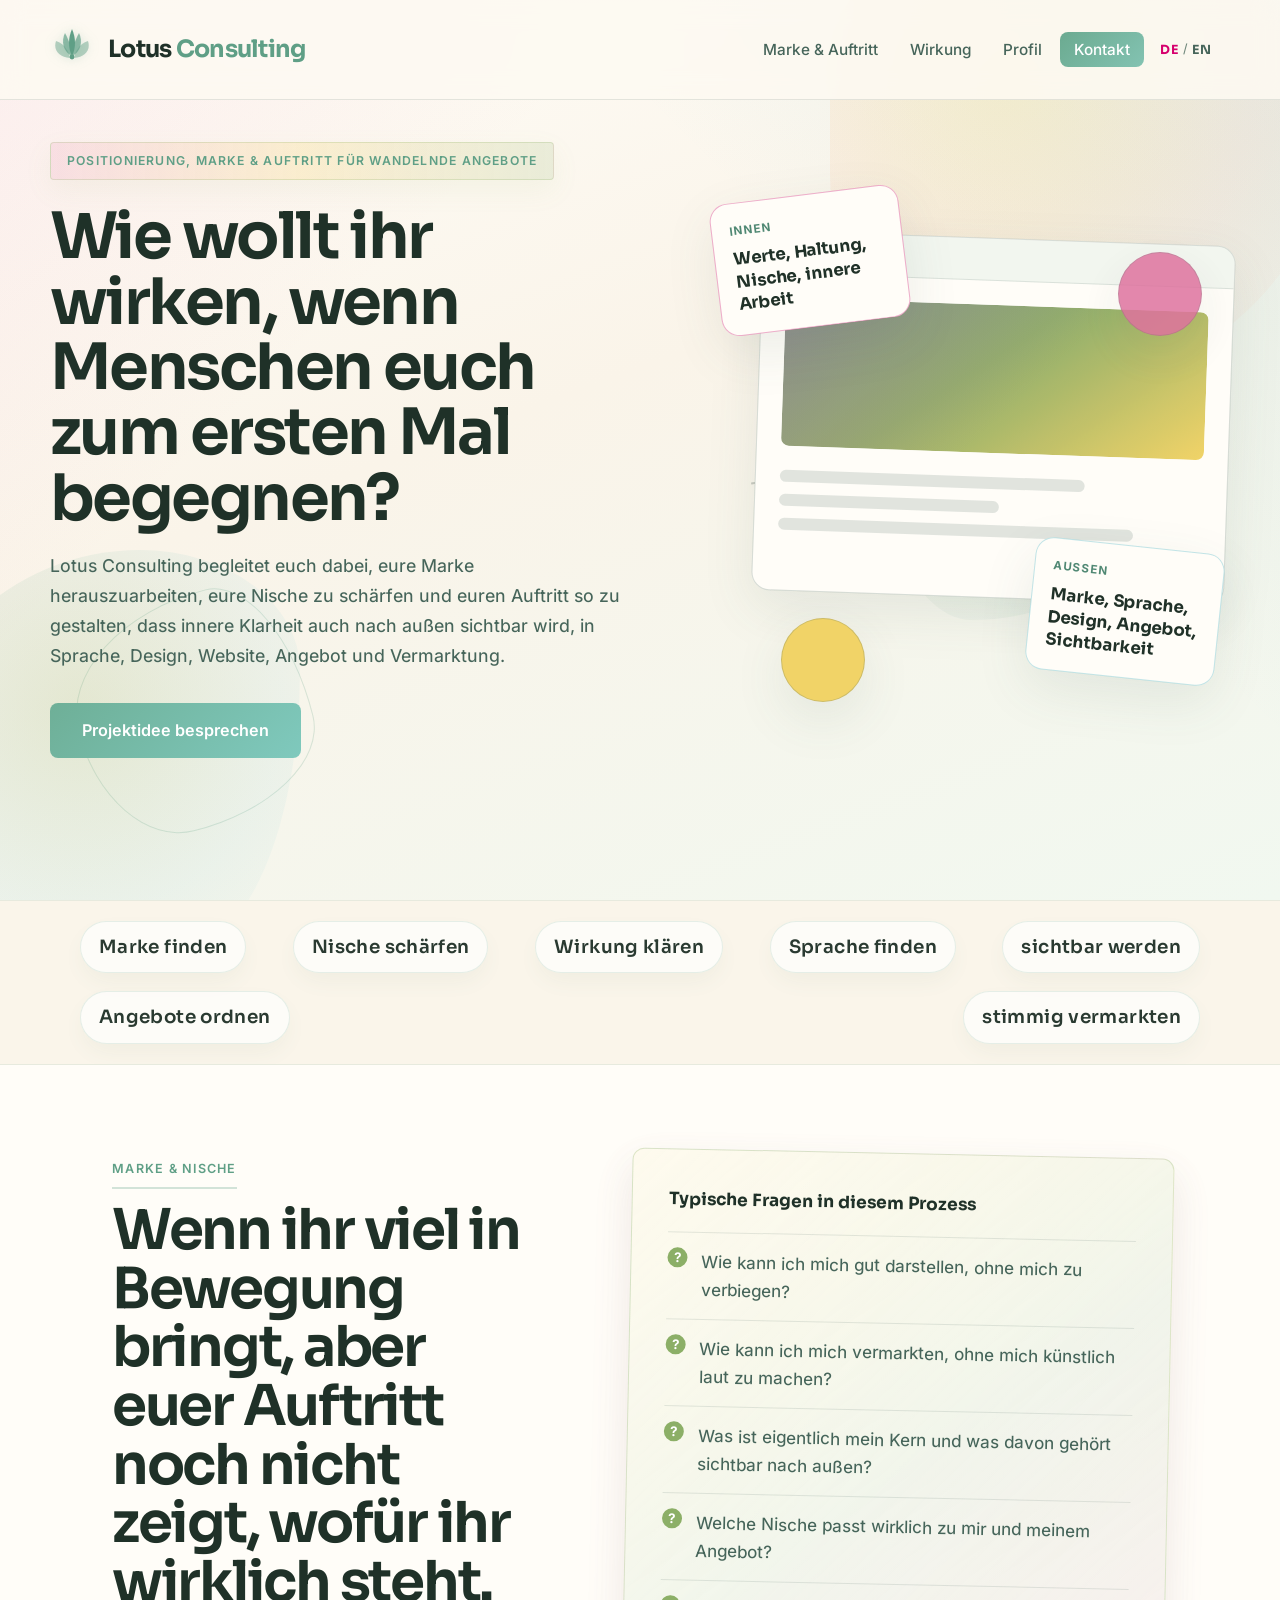
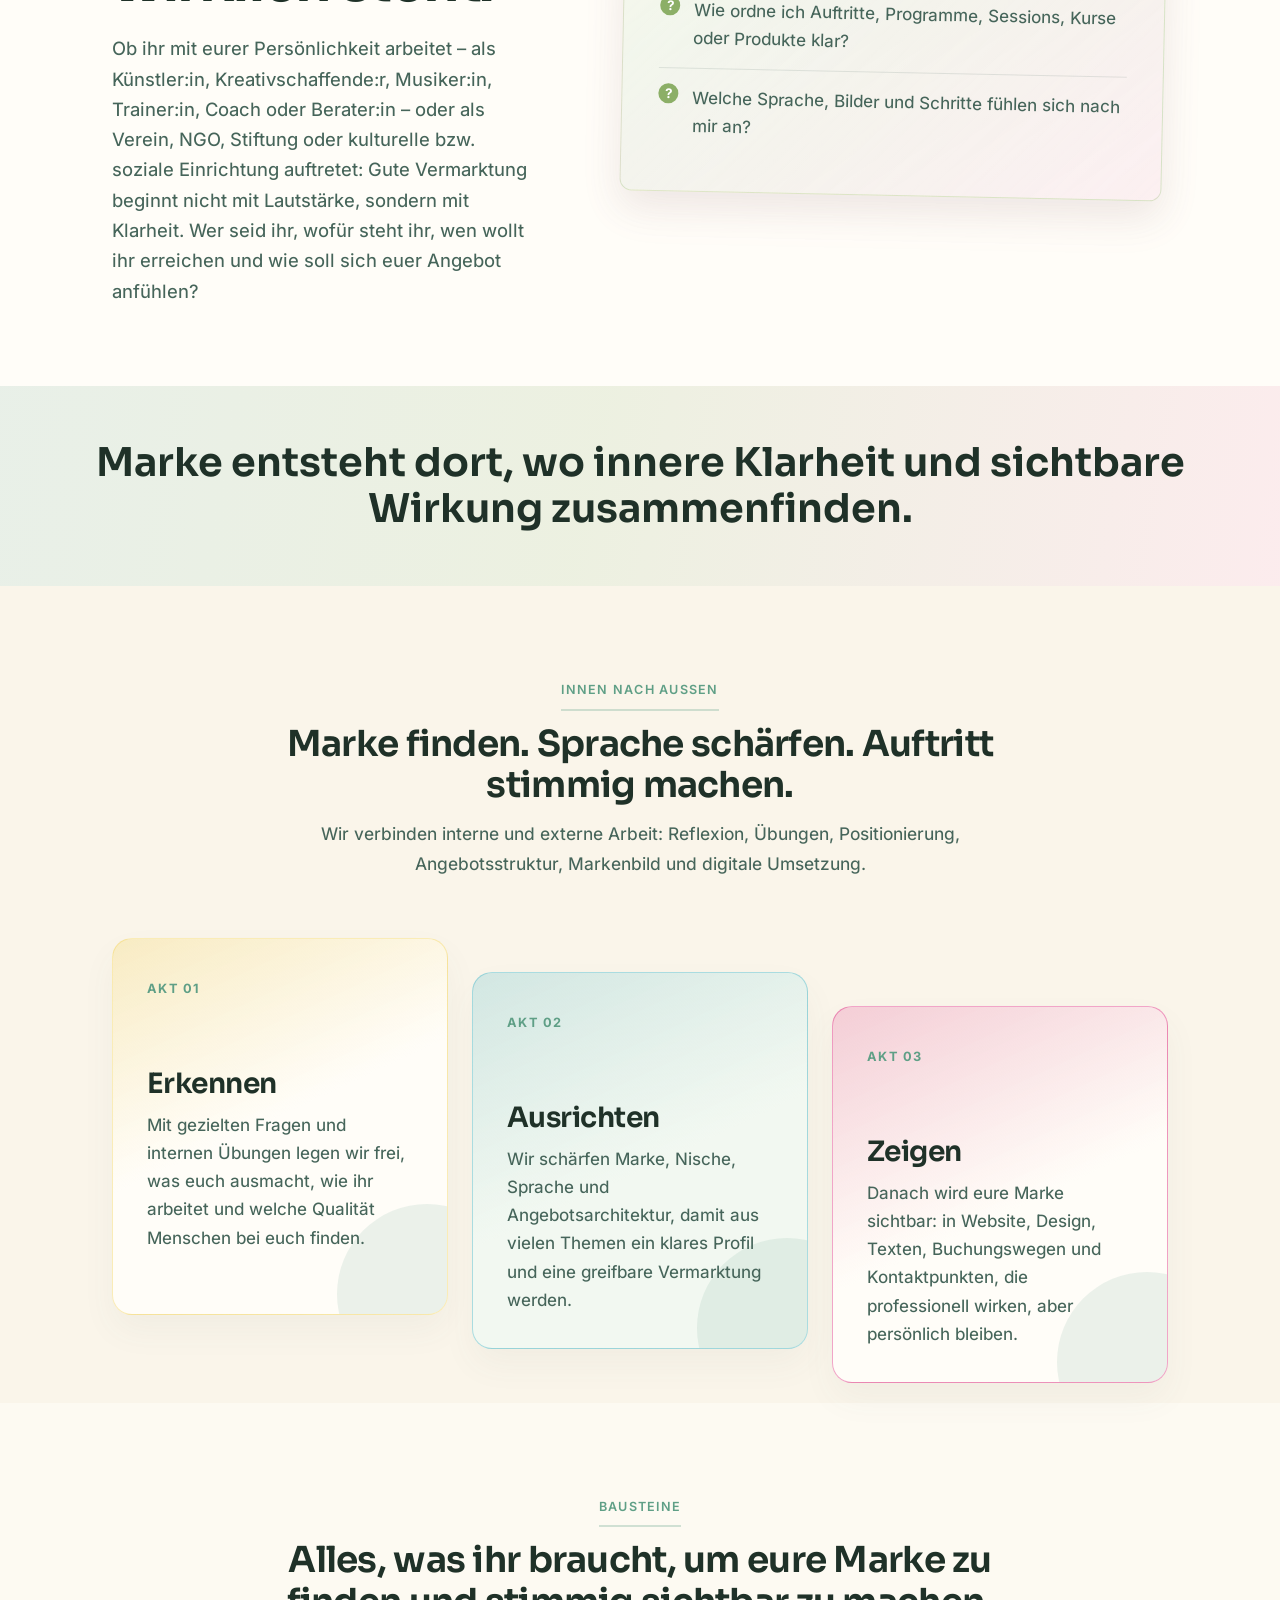
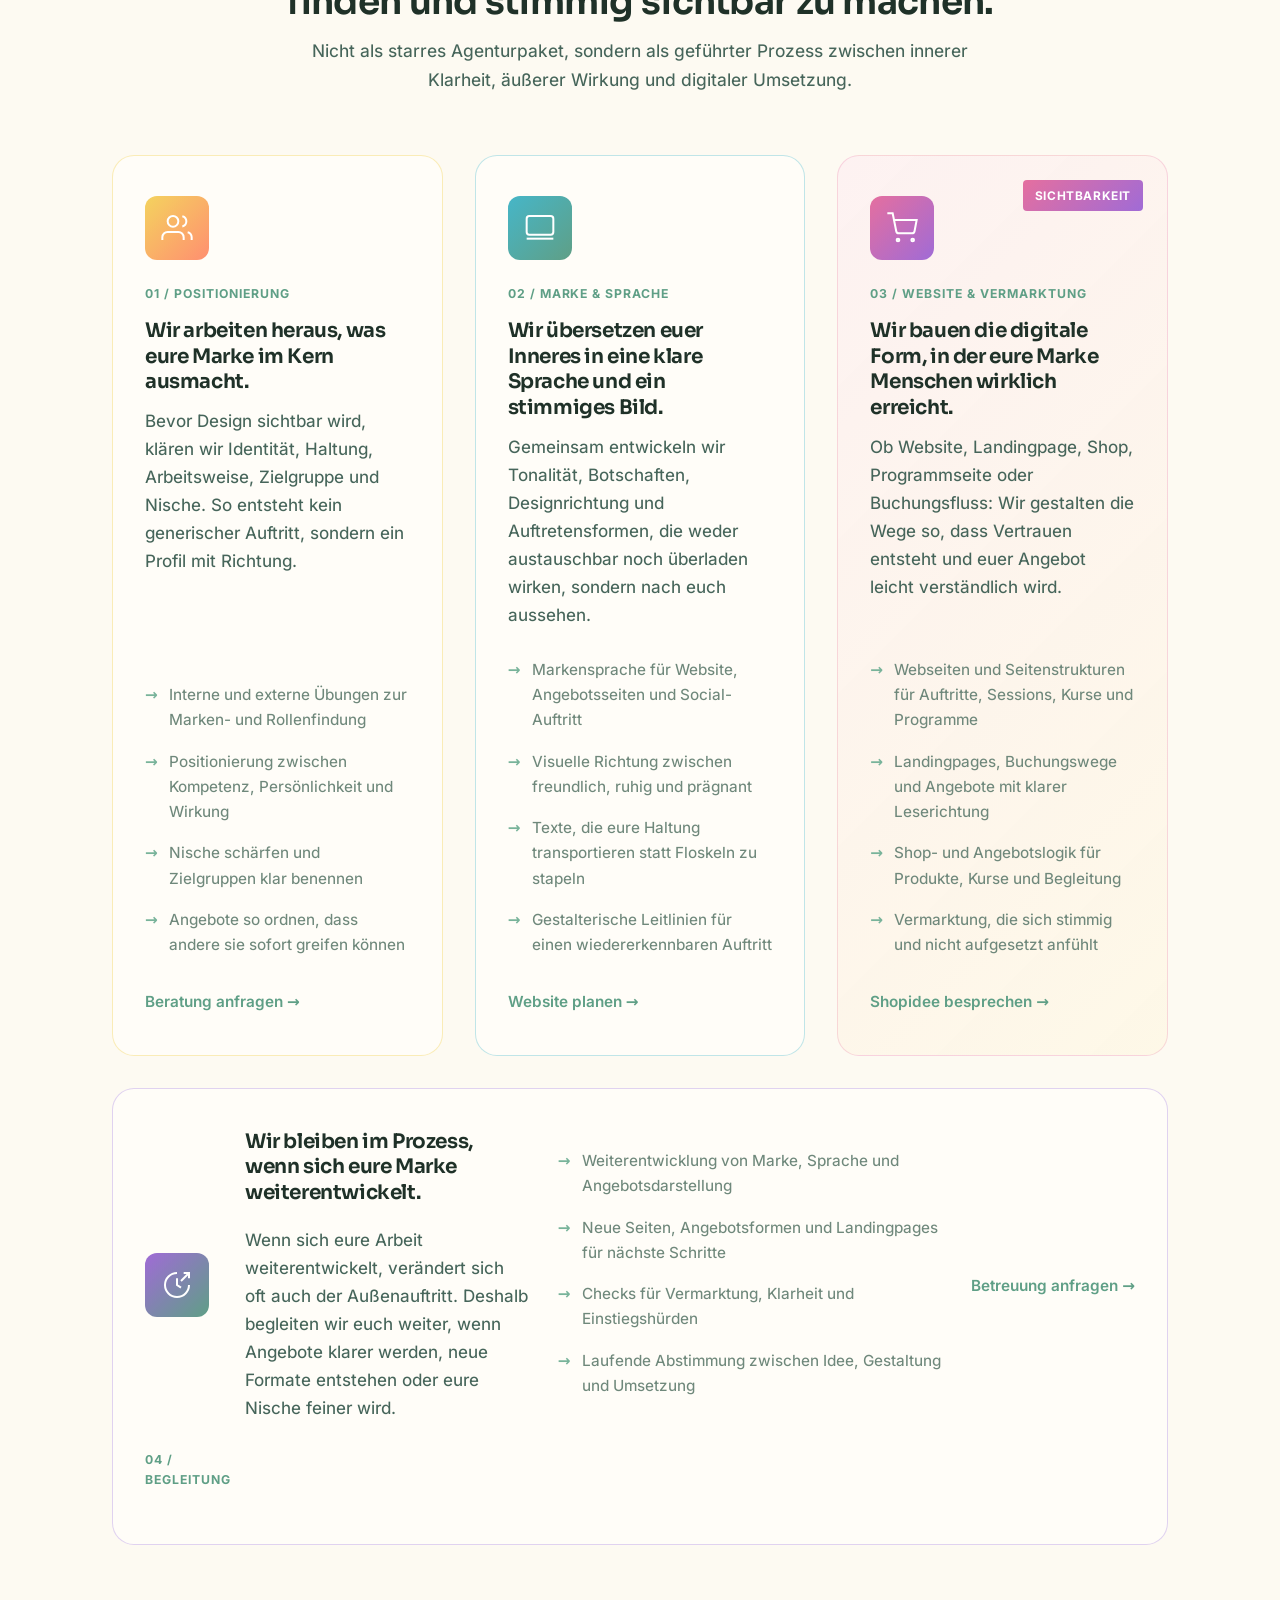
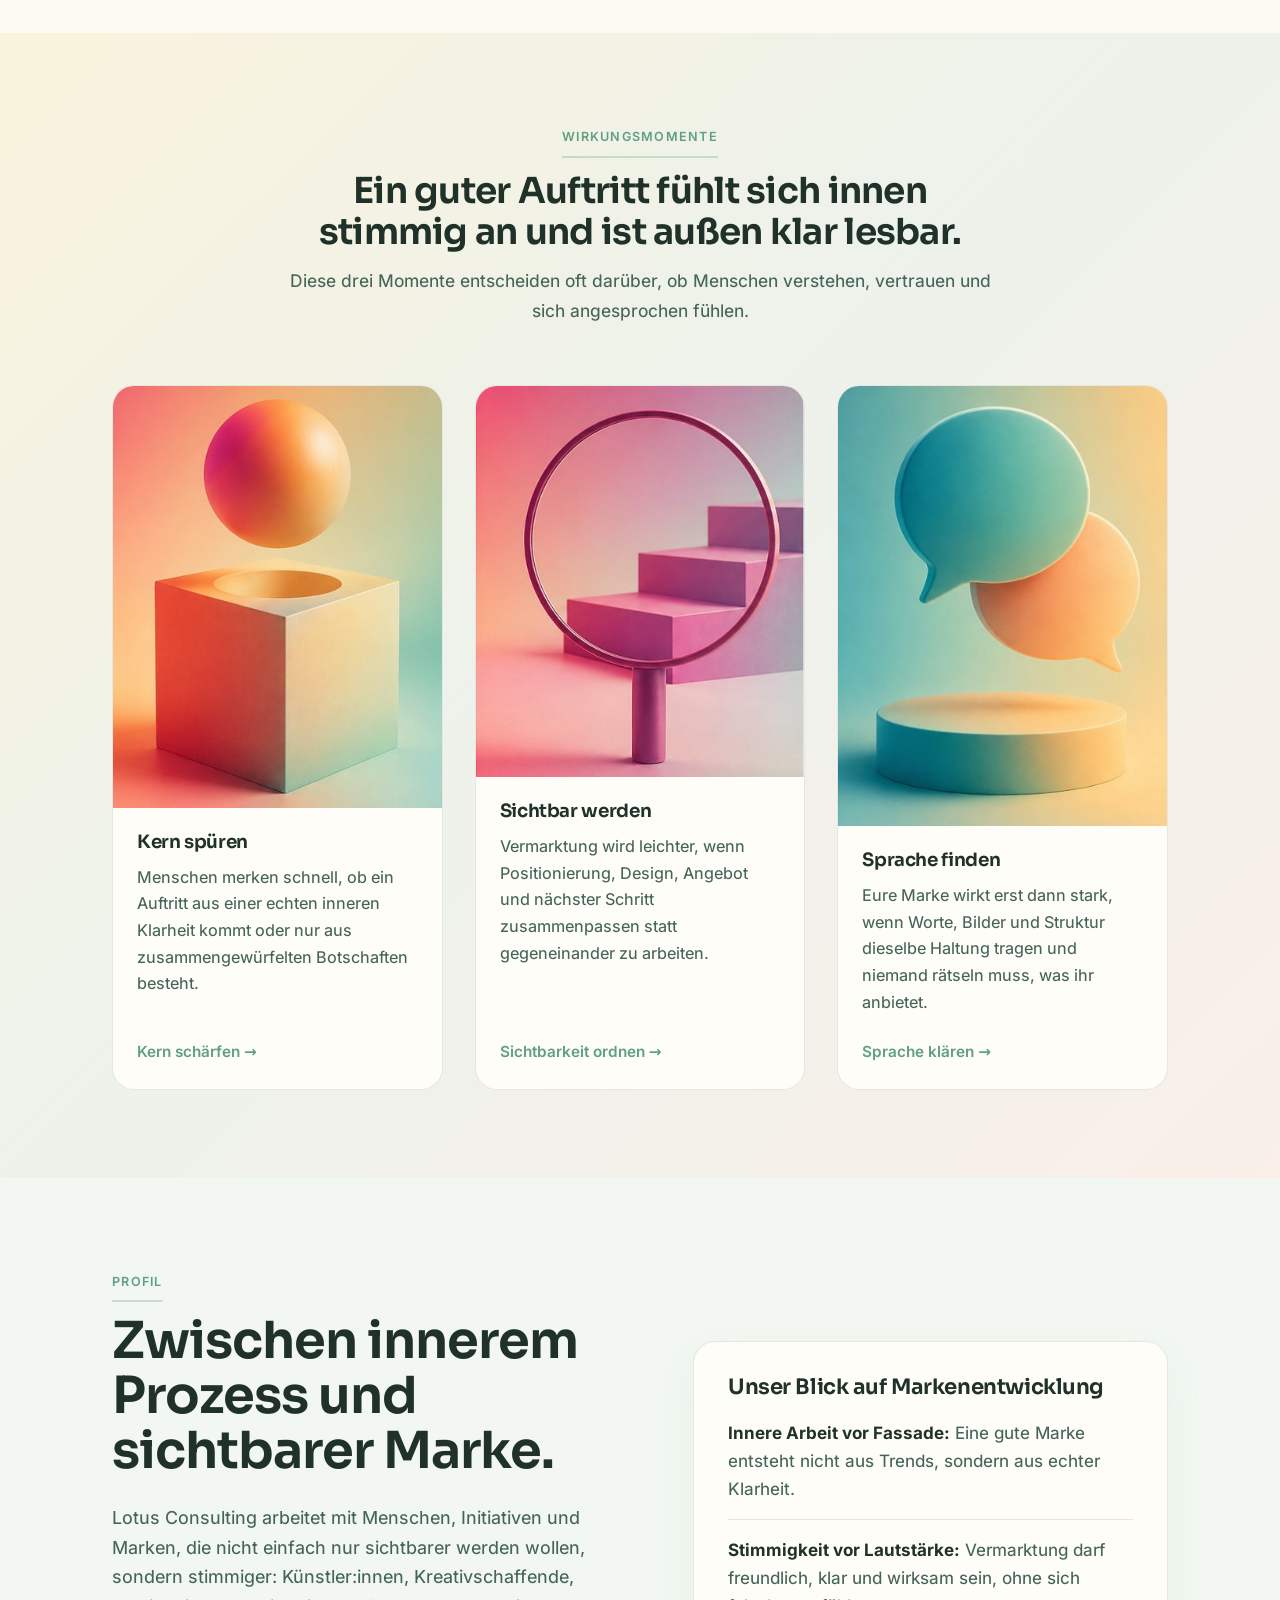
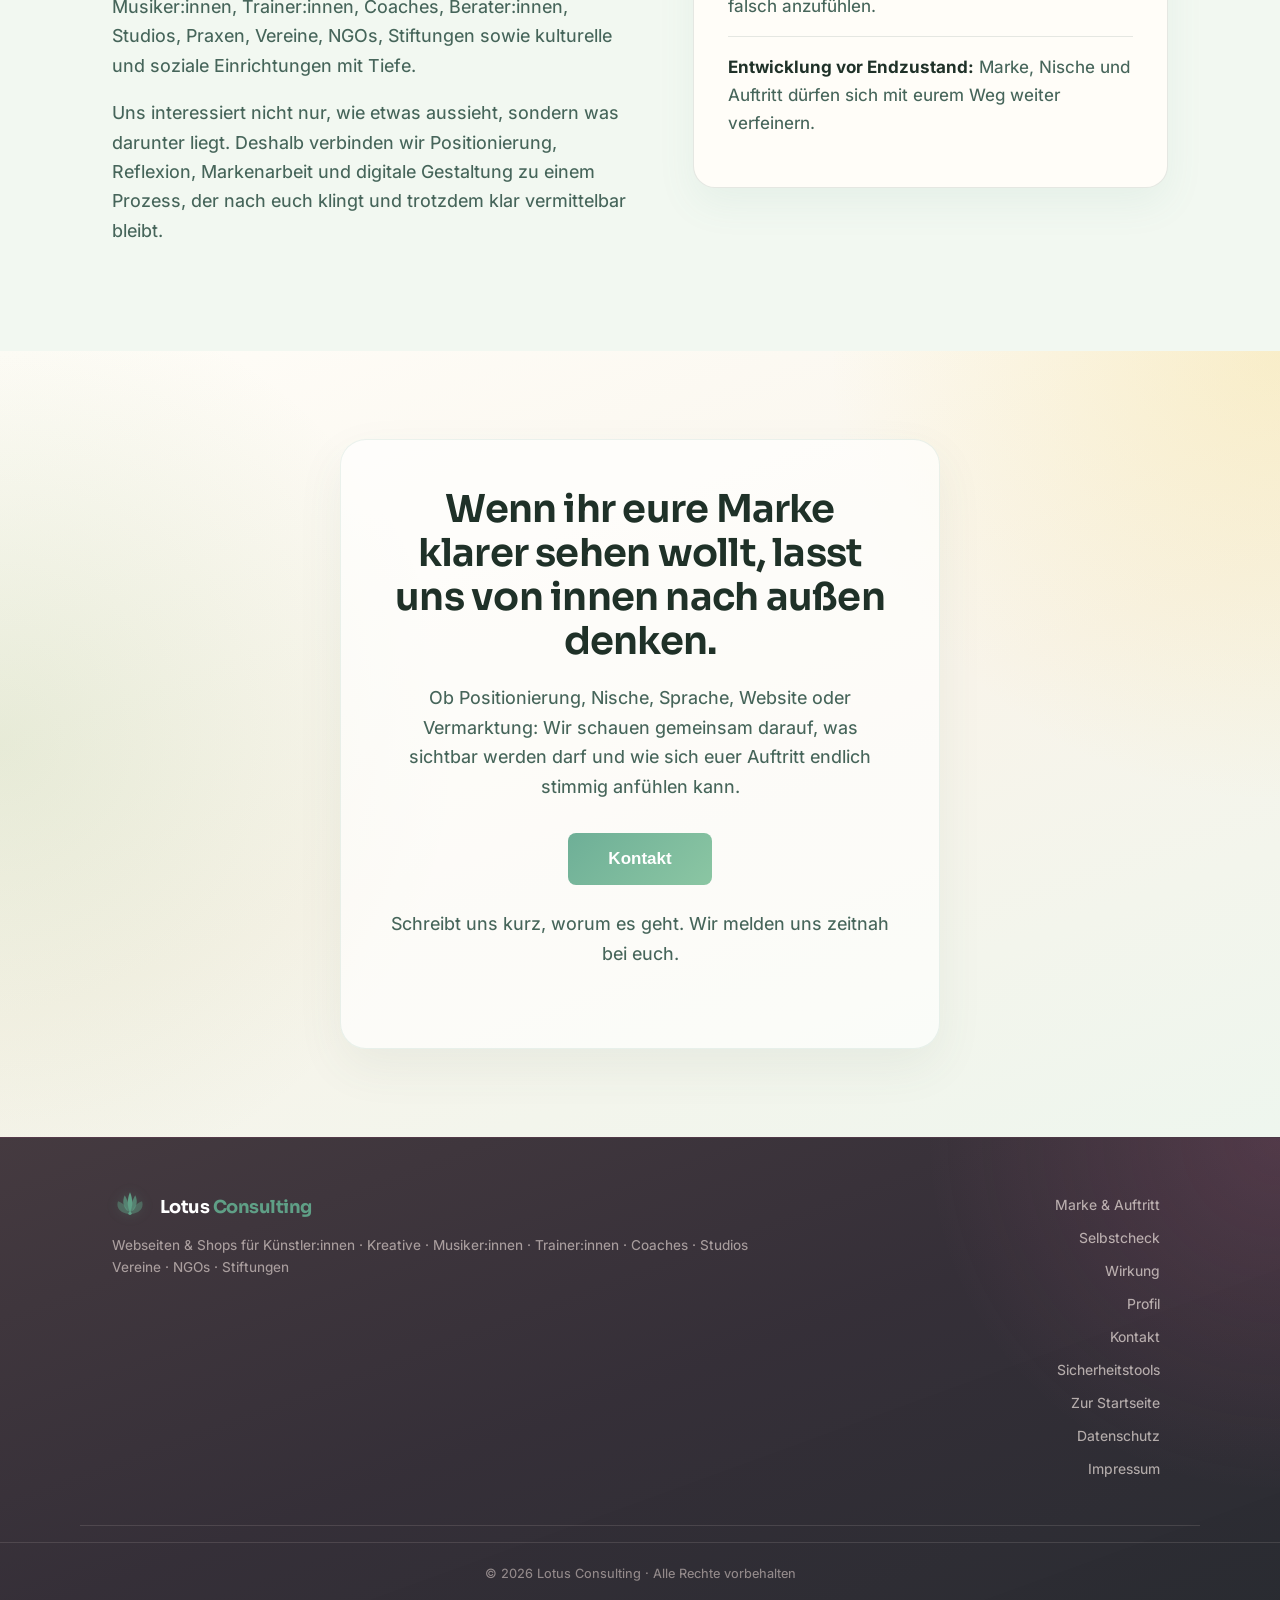
==== consulting.html @ 0b0825ea "Consulting-Seite, IT-Services, Landing & i18n-Politur - Consulting: Plural-Anrede (ihr/euch/euer), Z" ====
<!DOCTYPE html>
<html lang="de">
<head>
  <meta charset="UTF-8" />
  <meta name="viewport" content="width=device-width, initial-scale=1.0" />
  <link rel="icon" type="image/svg+xml" href="favicon.svg" />

  <title>Lotus Consulting | Marke finden, Nische schärfen, sichtbar werden</title>
  <meta name="description" content="Lotus Consulting hilft Künstler:innen, Kreativschaffenden, Musiker:innen, Trainer:innen, Coaches, Berater:innen sowie Vereinen, NGOs, Stiftungen und kulturellen wie sozialen Einrichtungen, ihre Marke zu finden, ihre Nische zu schärfen und ihren Auftritt sichtbar zu machen." />
  <meta name="robots" content="index, follow" />
  <meta name="theme-color" content="#5f9f86" />

  <link rel="stylesheet" href="fonts/fonts.css" />
  <link rel="stylesheet" href="consulting.css?v=20260429a" />
</head>
<body>

 <!-- <div id="construction-banner" data-slot="banner.text">🚧 <strong>Under Construction</strong> 🚧</div> -->

  <!-- Navigation -->
  <nav id="navbar" class="navbar-consulting">
    <div class="nav-inner">
      <a class="logo" href="index.html">
        <svg class="logo-icon" aria-hidden="true" xmlns="http://www.w3.org/2000/svg" viewBox="0 0 24 24" fill="none">
          <path d="M11 16 C5.5 15.5 2.5 12 4 7.5 C8.5 9 10.5 13 11 16Z" fill="currentColor" opacity="0.45"/>
          <path d="M13 16 C18.5 15.5 21.5 12 20 7.5 C15.5 9 13.5 13 13 16Z" fill="currentColor" opacity="0.45"/>
          <path d="M12 15 C7.5 13 6.5 7.5 8.5 3.5 C10.5 7 12 12 12 15Z" fill="currentColor" opacity="0.68"/>
          <path d="M12 15 C16.5 13 17.5 7.5 15.5 3.5 C13.5 7 12 12 12 15Z" fill="currentColor" opacity="0.68"/>
          <path d="M12 15 C10 11 10 6 12 1.5 C14 6 14 11 12 15Z" fill="currentColor"/>
          <circle cx="12" cy="15.5" r="1.2" fill="currentColor"/>
        </svg>
        <span>Lotus <strong>Consulting</strong></span>
      </a>
      <ul class="nav-links">
        <li><a href="#services" data-slot="nav.services">Marke & Auftritt</a></li>
        <li><a href="#portfolio" data-slot="nav.portfolio">Wirkung</a></li>
        <li><a href="#about" data-slot="nav.about">Profil</a></li>
        <li><a href="#contact" class="btn-nav" data-slot="nav.contact">Kontakt</a></li>
      </ul>
      <div class="lang-switch" aria-label="Language switch">
        <button class="lang-btn active" data-lang="de" aria-label="Deutsch">DE</button>
        <span class="lang-sep">/</span>
        <button class="lang-btn" data-lang="en" aria-label="English">EN</button>
      </div>
      <button class="hamburger" aria-label="Menü öffnen" aria-expanded="false">
        <span></span><span></span><span></span>
      </button>
    </div>
    <div class="mobile-menu">
      <ul>
        <li><a href="#services" data-slot="nav.services">Marke & Auftritt</a></li>
        <li><a href="#portfolio" data-slot="nav.portfolio">Wirkung</a></li>
        <li><a href="#about" data-slot="nav.about">Profil</a></li>
        <li><a href="#contact" class="btn-nav" data-slot="nav.contact">Kontakt</a></li>
      </ul>
    </div>
  </nav>

  <main>
    <!-- Hero -->
    <section id="hero" class="hero-consulting">
      <div class="hero-bg" aria-hidden="true">
        <div class="shape shape-1"></div>
        <div class="shape shape-2"></div>
        <div class="shape shape-3"></div>
      </div>

      <div class="hero-content">
        <div class="hero-copy">
          <div class="hero-badge" data-slot="hero.badge">Positionierung, Marke & Auftritt für wandelnde Angebote</div>
          <h1 data-slot="hero.headline">Wie wollt ihr wirken, wenn Menschen euch zum ersten Mal begegnen?</h1>
          <p data-slot="hero.copy">
            Lotus Consulting begleitet euch dabei, eure Marke herauszuarbeiten, eure Nische zu schärfen und euren Auftritt so zu gestalten, dass innere Klarheit auch nach außen sichtbar wird, in Sprache, Design, Website, Angebot und Vermarktung.
          </p>
          <div class="hero-cta">
            <a href="#contact" class="btn-primary-consulting" data-slot="hero.cta.primary">Projektidee besprechen</a>
          </div>
        </div>

        <div class="hero-studio-board" aria-label="Marken- und Positionierungsboard">
          <div class="board-browser">
            <div class="board-browser-bar"><span></span><span></span><span></span></div>
            <div class="board-browser-hero"></div>
            <div class="board-browser-lines">
              <span></span><span></span><span></span>
            </div>
          </div>
          <div class="board-note board-note--voice">
            <span data-slot="studio.voice.label">Innen</span>
            <strong data-slot="studio.voice.copy">Werte, Haltung, Nische, innere Arbeit</strong>
          </div>
          <div class="board-note board-note--audience">
            <span data-slot="studio.audience.label">Außen</span>
            <strong data-slot="studio.audience.copy">Marke, Sprache, Design, Angebot, Sichtbarkeit</strong>
          </div>
          <div class="board-swatch board-swatch--one"></div>
          <div class="board-swatch board-swatch--two"></div>
          <div class="board-thread" aria-hidden="true"></div>
        </div>
      </div>
    </section>

    <section class="studio-strip" aria-label="Leitgedanke">
      <div class="studio-strip-track">
        <span data-slot="studio.strip.1">Marke finden</span>
        <span data-slot="studio.strip.2">Nische schärfen</span>
        <span data-slot="studio.strip.3">Wirkung klären</span>
        <span data-slot="studio.strip.4">Sprache finden</span>
        <span data-slot="studio.strip.5">sichtbar werden</span>
        <span data-slot="studio.strip.6">Angebote ordnen</span>
        <span data-slot="studio.strip.7">stimmig vermarkten</span>
      </div>
    </section>

    <!-- Diagnosis -->
    <section id="diagnose" class="diagnosis-consulting">
      <div class="container diagnosis-grid">
        <div class="diagnosis-intro">
          <span class="section-tag" data-slot="diagnosis.tag">Marke & Nische</span>
          <h2 data-slot="diagnosis.title">Wenn ihr viel in Bewegung bringt, aber euer Auftritt noch nicht zeigt, wofür ihr wirklich steht.</h2>
          <p data-slot="diagnosis.copy">
            Ob ihr mit eurer Persönlichkeit arbeitet – als Künstler:in, Kreativschaffende:r, Musiker:in, Trainer:in, Coach oder Berater:in – oder als Verein, NGO, Stiftung oder kulturelle bzw. soziale Einrichtung auftretet: Gute Vermarktung beginnt nicht mit Lautstärke, sondern mit Klarheit. Wer seid ihr, wofür steht ihr, wen wollt ihr erreichen und wie soll sich euer Angebot anfühlen?
          </p>
        </div>
        <div class="diagnosis-list" aria-label="Typische Probleme digitaler Auftritte">
          <p data-slot="diagnosis.list.title">Typische Fragen in diesem Prozess</p>
          <ul>
            <li data-slot="diagnosis.list.item1">Wie kann ich mich gut darstellen, ohne mich zu verbiegen?</li>
            <li data-slot="diagnosis.list.item2">Wie kann ich mich vermarkten, ohne mich künstlich laut zu machen?</li>
            <li data-slot="diagnosis.list.item3">Was ist eigentlich mein Kern und was davon gehört sichtbar nach außen?</li>
            <li data-slot="diagnosis.list.item4">Welche Nische passt wirklich zu mir und meinem Angebot?</li>
            <li data-slot="diagnosis.list.item5">Wie ordne ich Auftritte, Programme, Sessions, Kurse oder Produkte klar?</li>
            <li data-slot="diagnosis.list.item6">Welche Sprache, Bilder und Schritte fühlen sich nach mir an?</li>
          </ul>
        </div>
      </div>
      <div class="diagnosis-statement" data-slot="diagnosis.statement">
        Marke entsteht dort, wo innere Klarheit und sichtbare Wirkung zusammenfinden.
      </div>
    </section>

    <!-- Markenprozess -->
    <section class="acts-consulting" aria-label="Arbeitsweise in drei Akten">
      <div class="container">
        <div class="section-header">
          <span class="section-tag" data-slot="acts.tag">Innen nach außen</span>
          <h2 data-slot="acts.title">Marke finden. Sprache schärfen. Auftritt stimmig machen.</h2>
          <p data-slot="acts.copy">Wir verbinden interne und externe Arbeit: Reflexion, Übungen, Positionierung, Angebotsstruktur, Markenbild und digitale Umsetzung.</p>
        </div>
        <div class="acts-grid">
          <article class="act-card act-card--one">
            <span data-slot="acts.card1.index">Akt 01</span>
            <h3 data-slot="acts.card1.title">Erkennen</h3>
            <p data-slot="acts.card1.copy">Mit gezielten Fragen und internen Übungen legen wir frei, was euch ausmacht, wie ihr arbeitet und welche Qualität Menschen bei euch finden.</p>
          </article>
          <article class="act-card act-card--two">
            <span data-slot="acts.card2.index">Akt 02</span>
            <h3 data-slot="acts.card2.title">Ausrichten</h3>
            <p data-slot="acts.card2.copy">Wir schärfen Marke, Nische, Sprache und Angebotsarchitektur, damit aus vielen Themen ein klares Profil und eine greifbare Vermarktung werden.</p>
          </article>
          <article class="act-card act-card--three">
            <span data-slot="acts.card3.index">Akt 03</span>
            <h3 data-slot="acts.card3.title">Zeigen</h3>
            <p data-slot="acts.card3.copy">Danach wird eure Marke sichtbar: in Website, Design, Texten, Buchungswegen und Kontaktpunkten, die professionell wirken, aber persönlich bleiben.</p>
          </article>
        </div>
      </div>
    </section>

    <!-- Services -->
    <section id="services" class="services-consulting">
      <div class="container">
        <div class="section-header">
          <span class="section-tag" data-slot="services.tag">Bausteine</span>
          <h2 data-slot="services.headline">Alles, was ihr braucht, um eure Marke zu finden und stimmig sichtbar zu machen.</h2>
          <p data-slot="services.copy">Nicht als starres Agenturpaket, sondern als geführter Prozess zwischen innerer Klarheit, äußerer Wirkung und digitaler Umsetzung.</p>
        </div>

        <div class="services-grid">
          <!-- Service 1: Zielgruppenberatung -->
          <div class="service-card">
            <div class="service-icon">
              <svg viewBox="0 0 24 24" fill="none" stroke="currentColor" stroke-width="1.5">
                <path d="M17 21v-2a4 4 0 0 0-4-4H5a4 4 0 0 0-4 4v2"/>
                <circle cx="9" cy="7" r="4"/>
                <path d="M23 21v-2a4 4 0 0 0-3-3.87"/>
                <path d="M16 3.13a4 4 0 0 1 0 7.75"/>
              </svg>
            </div>
            <span class="service-kicker" data-slot="services.card1.kicker">01 / Positionierung</span>
            <h3 data-slot="services.card1.title">Wir arbeiten heraus, was eure Marke im Kern ausmacht.</h3>
            <p data-slot="services.card1.copy">
              Bevor Design sichtbar wird, klären wir Identität, Haltung, Arbeitsweise, Zielgruppe und Nische. So entsteht kein generischer Auftritt, sondern ein Profil mit Richtung.
            </p>
            <ul>
              <li data-slot="services.card1.item1">Interne und externe Übungen zur Marken- und Rollenfindung</li>
              <li data-slot="services.card1.item2">Positionierung zwischen Kompetenz, Persönlichkeit und Wirkung</li>
              <li data-slot="services.card1.item3">Nische schärfen und Zielgruppen klar benennen</li>
              <li data-slot="services.card1.item4">Angebote so ordnen, dass andere sie sofort greifen können</li>
            </ul>
            <a href="#contact" class="service-link" data-slot="services.card1.cta">Beratung anfragen →</a>
          </div>

          <!-- Service 2: Website-Erstellung -->
          <div class="service-card">
            <div class="service-icon">
              <svg viewBox="0 0 24 24" fill="none" stroke="currentColor" stroke-width="1.5">
                <rect x="2" y="3" width="20" height="14" rx="2" ry="2"/>
                <line x1="2" y1="20" x2="22" y2="20"/>
              </svg>
            </div>
            <span class="service-kicker" data-slot="services.card2.kicker">02 / Marke & Sprache</span>
            <h3 data-slot="services.card2.title">Wir übersetzen euer Inneres in eine klare Sprache und ein stimmiges Bild.</h3>
            <p data-slot="services.card2.copy">
              Gemeinsam entwickeln wir Tonalität, Botschaften, Designrichtung und Auftretensformen, die weder austauschbar noch überladen wirken, sondern nach euch aussehen.
            </p>
            <ul>
              <li data-slot="services.card2.item1">Markensprache für Website, Angebotsseiten und Social-Auftritt</li>
              <li data-slot="services.card2.item2">Visuelle Richtung zwischen freundlich, ruhig und prägnant</li>
              <li data-slot="services.card2.item3">Texte, die eure Haltung transportieren statt Floskeln zu stapeln</li>
              <li data-slot="services.card2.item4">Gestalterische Leitlinien für einen wiedererkennbaren Auftritt</li>
            </ul>
            <a href="#contact" class="service-link" data-slot="services.card2.cta">Website planen →</a>
          </div>

          <!-- Service 3: Webshop-Erstellung -->
          <div class="service-card featured">
            <div class="service-badge" data-slot="services.card3.badge">Sichtbarkeit</div>
            <div class="service-icon">
              <svg viewBox="0 0 24 24" fill="none" stroke="currentColor" stroke-width="1.5">
                <circle cx="9" cy="21" r="1"/>
                <circle cx="20" cy="21" r="1"/>
                <path d="M1 1h4l2.68 13.39a2 2 0 0 0 2 1.61h9.72a2 2 0 0 0 2-1.61L23 6H6"/>
              </svg>
            </div>
            <span class="service-kicker" data-slot="services.card3.kicker">03 / Website & Vermarktung</span>
            <h3 data-slot="services.card3.title">Wir bauen die digitale Form, in der eure Marke Menschen wirklich erreicht.</h3>
            <p data-slot="services.card3.copy">
              Ob Website, Landingpage, Shop, Programmseite oder Buchungsfluss: Wir gestalten die Wege so, dass Vertrauen entsteht und euer Angebot leicht verständlich wird.
            </p>
            <ul>
              <li data-slot="services.card3.item1">Webseiten und Seitenstrukturen für Auftritte, Sessions, Kurse und Programme</li>
              <li data-slot="services.card3.item2">Landingpages, Buchungswege und Angebote mit klarer Leserichtung</li>
              <li data-slot="services.card3.item3">Shop- und Angebotslogik für Produkte, Kurse und Begleitung</li>
              <li data-slot="services.card3.item4">Vermarktung, die sich stimmig und nicht aufgesetzt anfühlt</li>
            </ul>
            <a href="#contact" class="service-link" data-slot="services.card3.cta">Shopidee besprechen →</a>
          </div>

          <!-- Service 4: Betreuung -->
          <div class="service-card service-card-wide">
            <div class="service-icon">
              <svg viewBox="0 0 24 24" fill="none" stroke="currentColor" stroke-width="1.5">
                <path d="M12 3a9 9 0 1 0 9 9"/>
                <path d="M12 7v5l3 2"/>
                <path d="M17 3h4v4"/>
                <path d="M21 3l-6 6"/>
              </svg>
            </div>
            <span class="service-kicker" data-slot="services.card4.kicker">04 / Begleitung</span>
            <h3 data-slot="services.card4.title">Wir bleiben im Prozess, wenn sich eure Marke weiterentwickelt.</h3>
            <p data-slot="services.card4.copy">
              Wenn sich eure Arbeit weiterentwickelt, verändert sich oft auch der Außenauftritt. Deshalb begleiten wir euch weiter, wenn Angebote klarer werden, neue Formate entstehen oder eure Nische feiner wird.
            </p>
            <ul>
              <li data-slot="services.card4.item1">Weiterentwicklung von Marke, Sprache und Angebotsdarstellung</li>
              <li data-slot="services.card4.item2">Neue Seiten, Angebotsformen und Landingpages für nächste Schritte</li>
              <li data-slot="services.card4.item3">Checks für Vermarktung, Klarheit und Einstiegshürden</li>
              <li data-slot="services.card4.item4">Laufende Abstimmung zwischen Idee, Gestaltung und Umsetzung</li>
            </ul>
            <a href="#contact" class="service-link" data-slot="services.card4.cta">Betreuung anfragen →</a>
          </div>
        </div>
      </div>
    </section>

    <!-- Shop and website moments -->
    <section id="portfolio" class="portfolio-consulting">
      <div class="container">
        <div class="section-header">
          <span class="section-tag" data-slot="portfolio.tag">Wirkungsmomente</span>
          <h2 data-slot="portfolio.headline">Ein guter Auftritt fühlt sich innen stimmig an und ist außen klar lesbar.</h2>
          <p data-slot="portfolio.copy">Diese drei Momente entscheiden oft darüber, ob Menschen verstehen, vertrauen und sich angesprochen fühlen.</p>
        </div>

        <div class="portfolio-grid">
          <div class="portfolio-card" data-modal="modal-portfolio-kern" role="button" tabindex="0" aria-haspopup="dialog">
            <div class="portfolio-image">
              <img src="kern.jpg" alt="Bild für Markenkern und innere Klarheit" loading="lazy" data-slot-alt="portfolio.card1.alt" />
            </div>
            <h3 data-slot="portfolio.card1.title">Kern spüren</h3>
            <p data-slot="portfolio.card1.copy">Menschen merken schnell, ob ein Auftritt aus einer echten inneren Klarheit kommt oder nur aus zusammengewürfelten Botschaften besteht.</p>
            <a href="#contact" class="portfolio-link" data-slot="portfolio.card1.cta">Kern schärfen →</a>
          </div>

          <div class="portfolio-card" data-modal="modal-portfolio-sichtbar" role="button" tabindex="0" aria-haspopup="dialog">
            <div class="portfolio-image">
              <img src="sichtbar_werden.jpg" alt="Bild für Sichtbarkeit, Wege und Vermarktung" loading="lazy" data-slot-alt="portfolio.card3.alt" />
            </div>
            <h3 data-slot="portfolio.card3.title">Sichtbar werden</h3>
            <p data-slot="portfolio.card3.copy">Vermarktung wird leichter, wenn Positionierung, Design, Angebot und nächster Schritt zusammenpassen statt gegeneinander zu arbeiten.</p>
            <a href="#contact" class="portfolio-link" data-slot="portfolio.card3.cta">Sichtbarkeit ordnen →</a>
          </div>

          <div class="portfolio-card" data-modal="modal-portfolio-sprache" role="button" tabindex="0" aria-haspopup="dialog">
            <div class="portfolio-image">
              <img src="sprache.jpg" alt="Bild für Markenstimme, Sprache und Struktur" loading="lazy" data-slot-alt="portfolio.card2.alt" />
            </div>
            <h3 data-slot="portfolio.card2.title">Sprache finden</h3>
            <p data-slot="portfolio.card2.copy">Eure Marke wirkt erst dann stark, wenn Worte, Bilder und Struktur dieselbe Haltung tragen und niemand rätseln muss, was ihr anbietet.</p>
            <a href="#contact" class="portfolio-link" data-slot="portfolio.card2.cta">Sprache klären →</a>
          </div>
        </div>
      </div>
    </section>

    <!-- About -->
    <section id="about" class="about-consulting">
      <div class="container about-grid">
        <div class="about-copy">
          <span class="section-tag" data-slot="about.tag">Profil</span>
          <h2 data-slot="about.headline">Zwischen innerem Prozess und sichtbarer Marke.</h2>
          <p data-slot="about.copy1">
            Lotus Consulting arbeitet mit Menschen, Initiativen und Marken, die nicht einfach nur sichtbarer werden wollen, sondern stimmiger: Künstler:innen, Kreativschaffende, Musiker:innen, Trainer:innen, Coaches, Berater:innen, Studios, Praxen, Vereine, NGOs, Stiftungen sowie kulturelle und soziale Einrichtungen mit Tiefe.
          </p>
          <p data-slot="about.copy2">
            Uns interessiert nicht nur, wie etwas aussieht, sondern was darunter liegt. Deshalb verbinden wir Positionierung, Reflexion, Markenarbeit und digitale Gestaltung zu einem Prozess, der nach euch klingt und trotzdem klar vermittelbar bleibt.
          </p>
        </div>
        <div class="about-panel">
          <h3 data-slot="about.panel.title">Unser Blick auf Markenentwicklung</h3>
          <ul>
            <li data-slot="about.panel.item1"><strong>Innere Arbeit vor Fassade:</strong> Eine gute Marke entsteht nicht aus Trends, sondern aus echter Klarheit.</li>
            <li data-slot="about.panel.item2"><strong>Stimmigkeit vor Lautstärke:</strong> Vermarktung darf freundlich, klar und wirksam sein, ohne sich falsch anzufühlen.</li>
            <li data-slot="about.panel.item3"><strong>Entwicklung vor Endzustand:</strong> Marke, Nische und Auftritt dürfen sich mit eurem Weg weiter verfeinern.</li>
          </ul>
        </div>
      </div>
    </section>

    <!-- Call-to-Action -->
    <section id="contact" class="cta-consulting">
      <div class="container">
        <div class="cta-content">
          <h2 data-slot="cta.headline">Wenn ihr eure Marke klarer sehen wollt, lasst uns von innen nach außen denken.</h2>
          <p data-slot="cta.copy">
            Ob Positionierung, Nische, Sprache, Website oder Vermarktung: Wir schauen gemeinsam darauf, was sichtbar werden darf und wie sich euer Auftritt endlich stimmig anfühlen kann.
          </p>
          <button type="button" class="btn-primary-consulting btn-large" data-modal-trigger="modal-consulting-contact" data-slot="cta.primary">
            Kontakt
          </button>
          <p class="cta-secondary" data-slot="cta.secondary">
            Schreibt uns kurz, worum es geht. Wir melden uns zeitnah bei euch.
          </p>
        </div>
      </div>
    </section>

  </main>

  <div id="modal-consulting-contact" class="consulting-modal" role="dialog" aria-modal="true" aria-labelledby="modal-consulting-contact-title" hidden>
    <div class="consulting-modal-box">
      <button type="button" class="consulting-modal-close" aria-label="Schließen">✕</button>
      <div class="consulting-modal-header">
        <span class="consulting-modal-kicker" data-slot="contactModal.kicker">Kontakt</span>
        <h2 id="modal-consulting-contact-title" data-slot="contactModal.title">Erzählt uns, wo ihr gerade mit eurer Marke steht.</h2>
        <p data-slot="contactModal.copy">Ob Positionierung, Website, Shop, Sprache oder Vermarktung: Wir schauen gemeinsam, was euer nächster stimmiger Schritt ist.</p>
      </div>
      <div class="consulting-modal-body">
        <form class="consulting-contact-form" id="consultingContactForm">
          <div class="consulting-form-row">
            <div class="consulting-form-group">
              <label for="consulting-name" data-slot="contactModal.name.label">Name</label>
              <input type="text" id="consulting-name" name="name" placeholder="Euer Name" data-slot-placeholder="contactModal.name.placeholder" required />
            </div>
            <div class="consulting-form-group">
              <label for="consulting-email" data-slot="contactModal.email.label">E-Mail</label>
              <input type="email" id="consulting-email" name="email" placeholder="kontakt@beispiel.de" data-slot-placeholder="contactModal.email.placeholder" required />
            </div>
          </div>
          <div class="consulting-form-group">
            <label for="consulting-betreff" data-slot="contactModal.subject.label">Worum geht es?</label>
            <select id="consulting-betreff" name="betreff" required>
              <option value="" selected disabled data-slot="contactModal.subject.option.placeholder">Bitte auswählen</option>
              <option value="Markenfindung & Positionierung" data-slot="contactModal.subject.option1">Markenfindung &amp; Positionierung</option>
              <option value="Website & Auftritt" data-slot="contactModal.subject.option2">Website &amp; Auftritt</option>
              <option value="Shop & Angebot" data-slot="contactModal.subject.option3">Shop &amp; Angebot</option>
              <option value="Begleitung & Vermarktung" data-slot="contactModal.subject.option4">Begleitung &amp; Vermarktung</option>
              <option value="Sonstiges" data-slot="contactModal.subject.option5">Sonstiges</option>
            </select>
          </div>
          <div class="consulting-form-group consulting-form-group--honeypot" aria-hidden="true">
            <label for="consulting-website">Website</label>
            <input type="text" id="consulting-website" name="website" tabindex="-1" autocomplete="off" />
          </div>
          <div class="consulting-form-group">
            <label for="consulting-nachricht" data-slot="contactModal.message.label">Nachricht</label>
            <textarea id="consulting-nachricht" name="nachricht" rows="6" placeholder="Was möchtet ihr aufbauen, schärfen oder verändern?" data-slot-placeholder="contactModal.message.placeholder" required></textarea>
          </div>
          <button type="submit" class="btn-primary-consulting btn-large consulting-submit-button" data-slot="contactModal.submit">
            Nachricht senden
          </button>
          <p class="consulting-form-note" data-slot="contactModal.note">Eure Angaben werden vertraulich behandelt und direkt an contact@lotus-it.eu gesendet.</p>
          <div class="consulting-form-success" id="consultingFormSuccess" data-slot="contactModal.success" hidden>
            Danke. Eure Nachricht wurde gesendet.
          </div>
          <div class="consulting-form-error" id="consultingFormError" data-slot="contactModal.error" hidden>
            Die Nachricht konnte gerade nicht gesendet werden. Bitte versuche es erneut oder schreibe direkt an contact@lotus-it.eu.
          </div>
        </form>
      </div>
    </div>
  </div>

  <div id="modal-portfolio-kern" class="consulting-modal" role="dialog" aria-modal="true" aria-labelledby="mp-kern-title" hidden>
    <div class="consulting-modal-box">
      <button type="button" class="consulting-modal-close" aria-label="Schließen">✕</button>
      <div class="consulting-modal-header">
        <span class="consulting-modal-kicker" data-slot="portfolio.modal1.kicker">Wirkungsmoment 01</span>
        <h2 id="mp-kern-title" data-slot="portfolio.modal1.title">Kern spüren – die Basis für alles, was nach außen geht.</h2>
        <p data-slot="portfolio.modal1.lead">Bevor Worte, Bilder oder Webseiten gestaltet werden, klären wir, was im Inneren tatsächlich trägt: Haltung, Werte, Arbeitsweise und das, was nur ihr in dieser Form anbietet.</p>
      </div>
      <div class="consulting-modal-body">
        <p data-slot="portfolio.modal1.body1">Viele Auftritte wirken austauschbar, weil sie aus Trends, fremden Vorlagen und gut gemeinten Tipps zusammengesetzt sind. Sobald wir aber den eigenen Kern frei legen, ordnet sich vieles wie von selbst: Welche Themen gehören zu mir, welche nicht? Welche Sprache passt, welche nicht? Welche Menschen will ich erreichen – und welche bewusst nicht?</p>
        <p data-slot="portfolio.modal1.body2">Im Rahmen dieses Wirkungsmoments arbeiten wir mit gezielten Fragen, internen Übungen und Reflexionsformaten. Das Ergebnis ist kein Hochglanzdokument, sondern eine klare innere Landkarte, auf die sich alle weiteren Schritte berufen können.</p>
        <ul data-slot-list="portfolio.modal1.list">
          <li data-slot="portfolio.modal1.li1">Werte-, Rollen- und Identitätsarbeit</li>
          <li data-slot="portfolio.modal1.li2">Klärung von Zielgruppe und Nische</li>
          <li data-slot="portfolio.modal1.li3">Unterscheidungsmerkmale gegenüber ähnlichen Angeboten</li>
          <li data-slot="portfolio.modal1.li4">Grundlage für Marke, Sprache und Auftritt</li>
        </ul>
        <a href="#contact" class="btn-primary-consulting" data-slot="portfolio.modal1.cta">Kern gemeinsam schärfen</a>
      </div>
    </div>
  </div>

  <div id="modal-portfolio-sichtbar" class="consulting-modal" role="dialog" aria-modal="true" aria-labelledby="mp-sichtbar-title" hidden>
    <div class="consulting-modal-box">
      <button type="button" class="consulting-modal-close" aria-label="Schließen">✕</button>
      <div class="consulting-modal-header">
        <span class="consulting-modal-kicker" data-slot="portfolio.modal2.kicker">Wirkungsmoment 02</span>
        <h2 id="mp-sichtbar-title" data-slot="portfolio.modal2.title">Sichtbar werden – ohne sich verbiegen zu müssen.</h2>
        <p data-slot="portfolio.modal2.lead">Sichtbarkeit beginnt nicht mit lauter Vermarktung, sondern mit einem stimmigen Pfad: vom ersten Eindruck über das Verstehen des Angebots bis zum nächsten konkreten Schritt.</p>
      </div>
      <div class="consulting-modal-body">
        <p data-slot="portfolio.modal2.body1">Wir sortieren Website, Landingpages, Angebotsseiten und Buchungswege so, dass Menschen sich abgeholt fühlen, statt sich durch Lärm zu kämpfen. Positionierung, Design und Inhalte arbeiten zusammen – und nicht gegeneinander.</p>
        <p data-slot="portfolio.modal2.body2">Daraus entsteht eine Form von Sichtbarkeit, die freundlich und klar wirkt, aber trotzdem konkret zur Anfrage, zur Buchung oder zum nächsten Schritt führt – ohne künstliche Dringlichkeit oder reizoptimierte Floskeln.</p>
        <ul data-slot-list="portfolio.modal2.list">
          <li data-slot="portfolio.modal2.li1">Klarer Aufbau von Website und Landingpages</li>
          <li data-slot="portfolio.modal2.li2">Stimmige Wege von der Startseite zur Anfrage</li>
          <li data-slot="portfolio.modal2.li3">Sichtbarkeit für Suchmaschinen und Empfehlungen</li>
          <li data-slot="portfolio.modal2.li4">Vermarktung, die zur Marke passt statt zu Trends</li>
        </ul>
        <a href="#contact" class="btn-primary-consulting" data-slot="portfolio.modal2.cta">Sichtbarkeit gemeinsam ordnen</a>
      </div>
    </div>
  </div>

  <div id="modal-portfolio-sprache" class="consulting-modal" role="dialog" aria-modal="true" aria-labelledby="mp-sprache-title" hidden>
    <div class="consulting-modal-box">
      <button type="button" class="consulting-modal-close" aria-label="Schließen">✕</button>
      <div class="consulting-modal-header">
        <span class="consulting-modal-kicker" data-slot="portfolio.modal3.kicker">Wirkungsmoment 03</span>
        <h2 id="mp-sprache-title" data-slot="portfolio.modal3.title">Sprache finden – wenn Worte, Bilder und Struktur dieselbe Haltung tragen.</h2>
        <p data-slot="portfolio.modal3.lead">Eine Marke wird erst dann stark, wenn ihre Sprache zum Kern passt: persönlich genug, um wiedererkennbar zu sein, klar genug, um sofort verstanden zu werden.</p>
      </div>
      <div class="consulting-modal-body">
        <p data-slot="portfolio.modal3.body1">Wir entwickeln eine Tonalität, die zu euch passt – weder überladen noch beliebig – und gießen sie in Texte, Botschaften, Angebotsbeschreibungen und Mikro-Texte (Buttons, Formulare, Bestätigungen). So entsteht ein Auftritt, der innen und außen dieselbe Sprache spricht.</p>
        <p data-slot="portfolio.modal3.body2">Parallel sortieren wir die visuelle Richtung: Bildwelt, Farben, Typografie und Strukturelemente. Die Marke wirkt dann nicht nur schön, sondern lesbar – und niemand muss rätseln, was ihr anbietet.</p>
        <ul data-slot-list="portfolio.modal3.list">
          <li data-slot="portfolio.modal3.li1">Markentonalität und Botschaften</li>
          <li data-slot="portfolio.modal3.li2">Texte für Website, Angebots- und Landingpages</li>
          <li data-slot="portfolio.modal3.li3">Visuelle Leitlinien zwischen Bild, Farbe und Typografie</li>
          <li data-slot="portfolio.modal3.li4">Mikro-Texte für Buttons, Formulare und Bestätigungen</li>
        </ul>
        <a href="#contact" class="btn-primary-consulting" data-slot="portfolio.modal3.cta">Sprache gemeinsam klären</a>
      </div>
    </div>
  </div>

  <div id="modal-datenschutz" class="consulting-modal" role="dialog" aria-modal="true" aria-labelledby="mds-title" hidden>
    <div class="consulting-modal-box consulting-modal-box--legal">
      <button type="button" class="consulting-modal-close" aria-label="Schließen">✕</button>
      <div class="consulting-modal-header">
        <h2 id="mds-title" data-slot="legal.privacy.title">Datenschutzerklärung</h2>
      </div>
      <div class="consulting-modal-body" data-nosnippet data-slot="legal.privacy.body">
        <div class="imp-section">
          <strong>1. Verantwortlicher</strong>
          <p>
            Lotus IT-Services<br />
            Inh. Helge Meier<br />
            c/o <br />
            Falk Fehlandt <br />
            Kochstraße 15 <br />
            04275 Leipzig<br />
            Telefon: <a href="tel:+4964528024680">06452 8024680</a><br />
            E-Mail: <a href="mailto:contact@lotus-it.eu">contact@lotus-it.eu</a>
          </p>
        </div>

        <div class="imp-section">
          <strong>2. Allgemeines zur Datenverarbeitung</strong>
          <p>Diese Webseite wird als statische HTML-Seite betrieben. Es werden <strong>keine Cookies</strong> gesetzt, <strong>keine Tracking- oder Analysedienste</strong> eingebunden und <strong>keine Daten an Drittanbieter</strong> übermittelt. Die Schriftarten (Inter, Sora) werden lokal von unserem Server geladen - es findet keine Verbindung zu Google oder anderen externen Diensten statt.</p>
        </div>

        <div class="imp-section">
          <strong>3. Hosting &amp; Server-Logfiles</strong>
          <p>Unser Hosting-Provider erhebt in Server-Logfiles folgende Daten, die Ihr Browser automatisch übermittelt:</p>
          <ul>
            <li>IP-Adresse (anonymisiert oder gekürzt, sofern vom Provider unterstützt)</li>
            <li>Datum und Uhrzeit der Anfrage</li>
            <li>Aufgerufene Seite / Datei</li>
            <li>HTTP-Statuscode</li>
            <li>Übertragene Datenmenge</li>
            <li>Referrer-URL</li>
            <li>Browser und Betriebssystem</li>
          </ul>
          <p>Diese Daten sind nicht bestimmten Personen zuordenbar. Eine Zusammenführung mit anderen Datenquellen findet nicht statt. Die Verarbeitung erfolgt auf Grundlage von <strong>Art. 6 Abs. 1 lit. f DSGVO</strong> (berechtigtes Interesse an der sicheren und stabilen Bereitstellung der Webseite).</p>
        </div>

        <div class="imp-section">
          <strong>4. Kontaktformular</strong>
          <p>Wenn Sie uns über das Kontaktformular eine Nachricht senden, werden die von Ihnen eingegebenen Daten (Name, E-Mail-Adresse, Nachricht, ggf. gewählte Leistung) zum Zweck der Bearbeitung Ihrer Anfrage verarbeitet. Rechtsgrundlage ist <strong>Art. 6 Abs. 1 lit. b DSGVO</strong> (vorvertragliche Maßnahmen) bzw. <strong>Art. 6 Abs. 1 lit. f DSGVO</strong> (berechtigtes Interesse an der Beantwortung Ihrer Anfrage). Ihre Daten werden nach abschließender Bearbeitung gelöscht, sofern keine gesetzlichen Aufbewahrungspflichten entgegenstehen.</p>
        </div>

        <div class="imp-section">
          <strong>5. Lokale Speicherung (localStorage)</strong>
          <p>Diese Webseite speichert Ihre <strong>Sprachauswahl</strong> (Deutsch / Englisch) im localStorage Ihres Browsers. Dies ist eine rein technische Funktion, die Ihren Komfort beim erneuten Besuch der Seite gewährleistet. Es werden keine personenbezogenen Daten gespeichert. Die Speicherung erfolgt auf Grundlage von <strong>Art. 6 Abs. 1 lit. f DSGVO</strong>. Sie können den localStorage jederzeit über die Browsereinstellungen löschen.</p>
        </div>

        <div class="imp-section">
          <strong>6. Keine Weitergabe an Dritte</strong>
          <p>Eine Weitergabe personenbezogener Daten an Dritte erfolgt nicht, es sei denn, dies ist zur Vertragserfüllung erforderlich oder es besteht eine gesetzliche Verpflichtung.</p>
        </div>

        <div class="imp-section">
          <strong>7. Ihre Rechte</strong>
          <p>Sie haben jederzeit das Recht auf:</p>
          <ul>
            <li><strong>Auskunft</strong> über die bei uns gespeicherten Daten (Art. 15 DSGVO)</li>
            <li><strong>Berichtigung</strong> unrichtiger Daten (Art. 16 DSGVO)</li>
            <li><strong>Löschung</strong> Ihrer Daten (Art. 17 DSGVO)</li>
            <li><strong>Einschränkung der Verarbeitung</strong> (Art. 18 DSGVO)</li>
            <li><strong>Datenübertragbarkeit</strong> (Art. 20 DSGVO)</li>
            <li><strong>Widerspruch</strong> gegen die Verarbeitung (Art. 21 DSGVO)</li>
          </ul>
          <p>Zur Ausübung Ihrer Rechte genügt eine E-Mail an <a href="mailto:contact@lotus-it.eu">contact@lotus-it.eu</a>.</p>
        </div>

        <div class="imp-section">
          <strong>8. Beschwerderecht</strong>
          <p>Sie haben das Recht, sich bei einer Datenschutz-Aufsichtsbehörde zu beschweren. Die für Hessen zuständige Behörde ist:</p>
          <p>
            Der Hessische Beauftragte für Datenschutz und Informationsfreiheit<br />
            Postfach 3163, 65021 Wiesbaden<br />
            <a href="https://datenschutz.hessen.de" target="_blank" rel="noopener noreferrer">https://datenschutz.hessen.de</a>
          </p>
        </div>

        <div class="imp-section">
          <strong>9. Aktualität dieser Erklärung</strong>
          <p>Stand: April 2026. Wir behalten uns vor, diese Datenschutzerklärung bei Bedarf anzupassen, damit sie stets den aktuellen rechtlichen Anforderungen entspricht.</p>
        </div>
      </div>
    </div>
  </div>

  <div id="modal-impressum" class="consulting-modal" role="dialog" aria-modal="true" aria-labelledby="mimp-title" hidden>
    <div class="consulting-modal-box consulting-modal-box--legal">
      <button type="button" class="consulting-modal-close" aria-label="Schließen">✕</button>
      <div class="consulting-modal-header">
        <h2 id="mimp-title" data-slot="legal.imprint.title">Impressum</h2>
      </div>
      <div class="consulting-modal-body" data-nosnippet data-slot="legal.imprint.body">
        <div class="imp-section">
          <strong>Angaben gemäß § 5 TMG</strong>
          <p>
            Lotus IT-Services<br />
            Inh. Helge Meier <br />
            c/o <br />
            Falk Fehlandt <br />
            Kochstraße 15 <br />
            04275 Leipzig <br />
            Deutschland
          </p>
        </div>

        <div class="imp-section">
          <strong>Kontakt</strong>
          <p>
            Telefon: <a href="tel:+4964528024680">06452 8024680</a><br />
            E-Mail: <a href="mailto:contact@lotus-it.eu">contact@lotus-it.eu</a>
          </p>
        </div>

        <div class="imp-section">
          <strong>Umsatzsteuer</strong>
          <p>Gemäß § 19 UStG (Kleinunternehmerregelung) wird keine Umsatzsteuer ausgewiesen.</p>
        </div>

        <div class="imp-section">
          <strong>Verantwortlich für den Inhalt gemäß § 18 Abs. 2 MStV</strong>
          <p>
            Helge Meier<br />
            c/o <br />
            Falk Fehlandt <br />
            Kochstraße 15 <br />
            04275 Leipzig <br />
          </p>
        </div>

        <div class="imp-section">
          <strong>EU-Streitschlichtung</strong>
          <p>
            Die Europäische Kommission stellt eine Plattform zur Online-Streitbeilegung (OS) bereit:<br />
            <a href="https://ec.europa.eu/consumers/odr/" target="_blank" rel="noopener noreferrer">https://ec.europa.eu/consumers/odr/</a><br />
            Unsere E-Mail-Adresse finden Sie im Abschnitt „Kontakt" oben.
          </p>
        </div>

        <div class="imp-section">
          <strong>Verbraucherstreitbeilegung (VSBG)</strong>
          <p>Wir sind nicht bereit und nicht verpflichtet, an Streitbeilegungsverfahren vor einer Verbraucherschlichtungsstelle teilzunehmen.</p>
        </div>
      </div>
    </div>
  </div>

  <!-- Footer -->
  <footer id="footer" class="footer-consulting">
    <div class="container footer-inner">
      <div class="footer-brand">
        <a class="logo" href="#hero">
          <svg class="logo-icon" aria-hidden="true" xmlns="http://www.w3.org/2000/svg" viewBox="0 0 24 24" fill="none">
            <path d="M11 16 C5.5 15.5 2.5 12 4 7.5 C8.5 9 10.5 13 11 16Z" fill="currentColor" opacity="0.45"/>
            <path d="M13 16 C18.5 15.5 21.5 12 20 7.5 C15.5 9 13.5 13 13 16Z" fill="currentColor" opacity="0.45"/>
            <path d="M12 15 C7.5 13 6.5 7.5 8.5 3.5 C10.5 7 12 12 12 15Z" fill="currentColor" opacity="0.68"/>
            <path d="M12 15 C16.5 13 17.5 7.5 15.5 3.5 C13.5 7 12 12 12 15Z" fill="currentColor" opacity="0.68"/>
            <path d="M12 15 C10 11 10 6 12 1.5 C14 6 14 11 12 15Z" fill="currentColor"/>
            <circle cx="12" cy="15.5" r="1.2" fill="currentColor"/>
          </svg>
          <span>Lotus <strong>Consulting</strong></span>
        </a>
        <p data-slot="footer.brand.copy">Webseiten &amp; Shops für Künstler:innen · Kreative · Musiker:innen · Trainer:innen · Coaches · Studios<br />Vereine · NGOs · Stiftungen</p>
      </div>
      <div class="footer-links">
        <a href="#services" data-slot="footer.services">Marke & Auftritt</a>
        <a href="#diagnose" data-slot="footer.selfcheck">Selbstcheck</a>
        <a href="#portfolio" data-slot="footer.portfolio">Wirkung</a>
        <a href="#about" data-slot="footer.about">Profil</a>
        <a href="#contact" data-slot="footer.contact">Kontakt</a>
        <a href="generator.html" data-slot="footer.tools">Sicherheitstools</a>
        <a href="index.html" data-slot="footer.home">Zur Startseite</a>
        <a href="javascript:void(0)" id="footer-datenschutz-link" data-slot="footer.privacy">Datenschutz</a>
        <a href="javascript:void(0)" id="footer-impressum-link" data-slot="footer.imprint">Impressum</a>
      </div>
    </div>
    <p class="footer-copy" data-slot="footer.copy">© 2026 Lotus Consulting · Alle Rechte vorbehalten</p>
  </footer>

  <script src="consulting.js?v=20260429a"></script>
</body>
</html>
---- fonts/fonts.css ----
/* Inter – latin-ext */
@font-face {
  font-family: 'Inter';
  font-style: normal;
  font-weight: 300 700;
  font-display: swap;
  src: url('inter-latin-ext.woff2') format('woff2');
  unicode-range: U+0100-02BA, U+02BD-02C5, U+02C7-02CC, U+02CE-02D7, U+02DD-02FF, U+0304, U+0308, U+0329, U+1D00-1DBF, U+1E00-1E9F, U+1EF2-1EFF, U+2020, U+20A0-20AB, U+20AD-20C0, U+2113, U+2C60-2C7F, U+A720-A7FF;
}
/* Inter – latin (fallback) */
@font-face {
  font-family: 'Inter';
  font-style: normal;
  font-weight: 300 700;
  font-display: swap;
  src: url('inter-latin.woff2') format('woff2');
  unicode-range: U+0000-00FF, U+0131, U+0152-0153, U+02BB-02BC, U+02C6, U+02DA, U+02DC, U+0304, U+0308, U+0329, U+2000-206F, U+20AC, U+2122, U+2191, U+2193, U+2212, U+2215, U+FEFF, U+FFFD;
}

/* Sora – latin-ext (headings) */
@font-face {
  font-family: 'Sora';
  font-style: normal;
  font-weight: 400 800;
  font-display: swap;
  src: url('sora-latin-ext.woff2') format('woff2');
  unicode-range: U+0100-02BA, U+02BD-02C5, U+02C7-02CC, U+02CE-02D7, U+02DD-02FF, U+0304, U+0308, U+0329, U+1D00-1DBF, U+1E00-1E9F, U+1EF2-1EFF, U+2020, U+20A0-20AB, U+20AD-20C0, U+2113, U+2C60-2C7F, U+A720-A7FF;
}
/* Sora – latin (headings) */
@font-face {
  font-family: 'Sora';
  font-style: normal;
  font-weight: 400 800;
  font-display: swap;
  src: url('sora-latin.woff2') format('woff2');
  unicode-range: U+0000-00FF, U+0131, U+0152-0153, U+02BB-02BC, U+02C6, U+02DA, U+02DC, U+0304, U+0308, U+0329, U+2000-206F, U+20AC, U+2122, U+2191, U+2193, U+2212, U+2215, U+FEFF, U+FFFD;
}
---- consulting.css ----
/* ╔═══════════════════════════════════════════════════════════════╗
   ║  LOTUS CONSULTING — Stylesheet                               ║
   ║  Light, Creative, Friendly Design System                     ║
   ╚═══════════════════════════════════════════════════════════════╝ */

:root {
  /* Primary Colors – Landing-consistent mint & eggshell */
  --primary: #5f9f86;
  --primary-hover: #4c8972;
  --primary-light: #edf4ed;
  --secondary: #78b39a;
  --accent: #d6006e;
  --accent-alt: #8ec6af;
  --sun: #f4d35e;
  --coral: #ff8f70;
  --sky: #46b6c8;
  --violet: #a06bd6;
  --herb: #8caf67;
  --rose: #e56f9f;

  /* Neutral Colors – Taken from landing consulting side */
  --bg: #fdfaf2;
  --bg-light: #faf5ea;
  --bg-accent: #f2f8f1;
  --surface: #fffdf8;
  --text: #1f3128;
  --text-muted: #46655a;
  --text-dim: #6f887b;
  --border: rgba(70, 101, 90, 0.14);
  --border-md: rgba(70, 101, 90, 0.22);

  /* Spacing & Typography */
  --transition: 0.28s cubic-bezier(0.4, 0, 0.2, 1);
  --radius: 12px;
  --radius-sm: 8px;
  --max-w: 1120px;
}

* {
  box-sizing: border-box;
  margin: 0;
  padding: 0;
}

html {
  scroll-behavior: smooth;
  font-size: 17px;
  overflow-x: hidden;
}

body {
  font-family: 'Inter', system-ui, -apple-system, sans-serif;
  font-weight: 450;
  background: var(--bg);
  color: var(--text);
  line-height: 1.65;
  -webkit-font-smoothing: antialiased;
  overflow-x: hidden;
}

h1, h2, h3, h4, h5 {
  font-family: 'Sora', 'Inter', sans-serif;
  line-height: 1.08;
  letter-spacing: -0.02em;
  font-weight: 650;
}

a { color: var(--text); text-decoration: none; transition: color var(--transition); }

.container {
  max-width: var(--max-w);
  margin: 0 auto;
  padding: 0 32px;
}

/* ═══════════════════════════════════════════════════════════════
   NAVIGATION
═══════════════════════════════════════════════════════════════ */

#navbar {
  position: fixed;
  top: 0;
  left: 0;
  right: 0;
  z-index: 1000;
  background: rgba(253, 250, 242, 0.88);
  backdrop-filter: blur(12px);
  border-bottom: 1px solid var(--border);
  transition: background var(--transition), border-color var(--transition);
}

#navbar.scrolled {
  background: rgba(255, 253, 248, 0.97);
  border-color: var(--border-md);
}

.nav-inner {
  max-width: 1320px;
  margin: 0 auto;
  padding: 0 48px;
  height: 99px;
  display: flex;
  align-items: center;
  justify-content: space-between;
}

.logo {
  display: flex;
  align-items: center;
  gap: 12px;
  font-family: 'Sora', sans-serif;
  font-size: 1.4rem;
  font-weight: 700;
  color: var(--text);
  letter-spacing: -0.03em;
  white-space: nowrap;
}

.logo-icon {
  width: 48px;
  height: 48px;
  color: var(--primary);
  filter: drop-shadow(0 0 6px rgba(95, 159, 134, 0.3));
}

.logo strong {
  color: var(--primary);
}

.nav-links {
  display: flex;
  align-items: center;
  gap: 4px;
  list-style: none;
  margin-left: auto;
}

.lang-switch {
  display: flex;
  align-items: center;
  gap: 0;
  margin-left: 12px;
  margin-right: 16px;
}

.lang-btn {
  background: none;
  border: none;
  color: var(--text-muted);
  font-family: 'Sora', 'Inter', sans-serif;
  font-size: 0.74rem;
  font-weight: 700;
  letter-spacing: 0.08em;
  cursor: pointer;
  padding: 3px 4px;
  border-radius: 4px;
  transition: color var(--transition), background var(--transition);
}

.lang-sep {
  color: var(--text-dim);
  font-size: 0.74rem;
}

.lang-btn:hover {
  color: var(--text);
  background: rgba(95, 159, 134, 0.08);
}

.lang-btn.active {
  color: var(--accent);
}

.nav-links a {
  color: var(--text-muted);
  font-size: 0.9rem;
  font-weight: 500;
  padding: 8px 14px;
  border-radius: var(--radius-sm);
  transition: color var(--transition);
}

.nav-links a:hover {
  color: var(--primary);
}

.btn-nav {
  padding: 10px 20px;
  background: linear-gradient(135deg, #6baa90, #83c3b2);
  color: white !important;
  border-radius: var(--radius-sm);
  border: none;
  font-weight: 600;
  cursor: pointer;
  transition: background var(--transition);
}

.btn-nav:hover {
  background: linear-gradient(135deg, #5a967f, #70b6a2);
}

.hamburger {
  display: none;
  flex-direction: column;
  gap: 5px;
  background: none;
  border: none;
  cursor: pointer;
  padding: 4px;
}

.hamburger span {
  width: 22px;
  height: 1.5px;
  background: var(--text);
  border-radius: 2px;
  transition: all var(--transition);
}

.mobile-menu {
  display: none;
  background: var(--surface);
  border-top: 1px solid var(--border);
  padding: 12px 32px 20px;
}

.mobile-menu.open {
  display: block;
}

.mobile-menu ul {
  list-style: none;
  display: flex;
  flex-direction: column;
  gap: 8px;
}

.mobile-menu a {
  display: block;
  padding: 10px 12px;
  color: var(--text-muted);
  border-radius: var(--radius-sm);
  transition: background var(--transition), color var(--transition);
}

.mobile-menu a:hover {
  color: var(--primary);
  background: rgba(95, 159, 134, 0.08);
}

/* ═══════════════════════════════════════════════════════════════
   UNDER CONSTRUCTION BANNER
═══════════════════════════════════════════════════════════════ */

#construction-banner {
  position: fixed;
  top: 50%;
  left: 0;
  right: 0;
  transform: translateY(-50%);
  z-index: 3000;
  display: flex;
  align-items: center;
  justify-content: center;
  height: 72px;
  background: rgba(31, 49, 40, 0.86);
  color: #fff;
  font-family: 'Sora', sans-serif;
  font-size: clamp(1rem, 2.4vw, 1.45rem);
  font-weight: 800;
  letter-spacing: 0.1em;
  text-transform: uppercase;
  pointer-events: none;
}

body:has(#construction-banner) > *:not(#construction-banner) {
  filter: blur(3px);
}

/* ═══════════════════════════════════════════════════════════════
   HERO SECTION
═══════════════════════════════════════════════════════════════ */

#hero {
  min-height: 100vh;
  display: flex;
  align-items: center;
  position: relative;
  overflow: hidden;
  padding-top: 88px;
  background:
    linear-gradient(135deg, rgba(229, 111, 159, 0.1) 0%, rgba(229, 111, 159, 0) 30%),
    linear-gradient(225deg, rgba(70, 182, 200, 0.12) 0%, rgba(70, 182, 200, 0) 34%),
    linear-gradient(160deg, #fffdf8 0%, #faf4e9 44%, #f1f8f0 100%);
}

#hero::before {
  content: '';
  position: absolute;
  left: max(24px, 6vw);
  bottom: max(24px, 8vh);
  width: clamp(150px, 18vw, 260px);
  height: clamp(150px, 18vw, 260px);
  border: 1px solid rgba(95, 159, 134, 0.22);
  border-radius: 68% 32% 62% 38% / 46% 64% 36% 54%;
  transform: rotate(-14deg);
  pointer-events: none;
}

.hero-bg {
  position: absolute;
  inset: 0;
  z-index: 0;
  pointer-events: none;
  overflow: hidden;
}

.shape {
  position: absolute;
  opacity: 0.3;
}

.shape-1 {
  width: 500px;
  height: 500px;
  background: radial-gradient(circle at 35% 35%, rgba(244, 211, 94, 0.7) 0%, rgba(255, 143, 112, 0.28) 54%, rgba(120, 179, 154, 0) 100%);
  border-radius: 40% 60% 70% 30% / 40% 50% 60% 50%;
  top: -100px;
  right: -50px;
  animation: morph-1 8s ease-in-out infinite;
}

.shape-2 {
  width: 400px;
  height: 400px;
  background: radial-gradient(circle at 45% 40%, rgba(140, 175, 103, 0.64) 0%, rgba(70, 182, 200, 0.22) 62%, rgba(192, 218, 203, 0) 100%);
  border-radius: 60% 40% 30% 70% / 60% 30% 70% 40%;
  bottom: -50px;
  left: -100px;
  animation: morph-2 10s ease-in-out infinite;
}

.shape-3 {
  width: 350px;
  height: 350px;
  background: radial-gradient(circle at 45% 45%, rgba(229, 111, 159, 0.32) 0%, rgba(95, 159, 134, 0.26) 64%, rgba(95, 159, 134, 0) 100%);
  border-radius: 30% 70% 70% 30% / 30% 30% 70% 70%;
  top: 30%;
  right: 5%;
  animation: morph-3 12s ease-in-out infinite;
}

@keyframes morph-1 {
  0%, 100% { border-radius: 40% 60% 70% 30% / 40% 50% 60% 50%; }
  50% { border-radius: 70% 30% 40% 60% / 30% 70% 50% 40%; }
}

@keyframes morph-2 {
  0%, 100% { border-radius: 60% 40% 30% 70% / 60% 30% 70% 40%; }
  50% { border-radius: 30% 70% 70% 30% / 30% 30% 70% 70%; }
}

@keyframes morph-3 {
  0%, 100% { border-radius: 30% 70% 70% 30% / 30% 30% 70% 70%; }
  50% { border-radius: 70% 30% 40% 60% / 30% 70% 50% 40%; }
}

.hero-content {
  position: relative;
  z-index: 10;
  width: min(1180px, calc(100% - 64px));
  max-width: none;
  margin: 0 auto;
  padding: 0;
  display: grid;
  grid-template-columns: minmax(0, 0.95fr) minmax(360px, 0.85fr);
  gap: clamp(48px, 7vw, 96px);
  align-items: center;
  text-align: left;
}

.hero-copy {
  max-width: 680px;
}

.hero-badge {
  display: inline-block;
  padding: 8px 16px;
  background: linear-gradient(90deg, rgba(229, 111, 159, 0.14), rgba(244, 211, 94, 0.22), rgba(140, 175, 103, 0.16));
  border: 1px solid rgba(140, 175, 103, 0.24);
  border-radius: 4px;
  font-size: 0.72rem;
  font-weight: 600;
  color: var(--primary);
  letter-spacing: 0.1em;
  text-transform: uppercase;
  margin-bottom: 24px;
  box-shadow: 0 10px 28px rgba(140, 175, 103, 0.08);
}

#hero h1 {
  font-size: clamp(2.8rem, 5vw, 5rem);
  line-height: 1.02;
  margin-bottom: 20px;
  color: var(--text);
  letter-spacing: -0.04em;
  max-width: 11ch;
}

.hero-content > p {
  font-size: 1.1rem;
  color: var(--text-muted);
  margin-bottom: 32px;
  max-width: 540px;
  line-height: 1.7;
}

.hero-copy > p {
  font-size: 1.04rem;
  color: var(--text-muted);
  margin-bottom: 32px;
  max-width: 620px;
  line-height: 1.7;
}

.hero-cta {
  display: flex;
  flex-wrap: wrap;
  gap: 16px;
  justify-content: flex-start;
}

.hero-studio-board {
  position: relative;
  min-height: 540px;
  isolation: isolate;
  filter: saturate(0.92);
}

.board-browser,
.board-note,
.board-swatch {
  position: absolute;
  background: var(--surface);
  border: 1px solid var(--border-md);
  box-shadow: 0 18px 52px rgba(70, 101, 90, 0.1);
}

.board-browser {
  inset: 58px 0 auto 42px;
  min-height: 360px;
  border-radius: 18px;
  overflow: hidden;
  transform: rotate(2deg);
}

.board-browser-bar {
  height: 42px;
  display: flex;
  align-items: center;
  gap: 8px;
  padding: 0 18px;
  border-bottom: 1px solid var(--border);
  background: rgba(95, 159, 134, 0.08);
}

.board-browser-bar span {
  width: 9px;
  height: 9px;
  border-radius: 999px;
  background: var(--primary);
  opacity: 0.65;
}

.board-browser-hero {
  height: 148px;
  margin: 24px;
  border-radius: 8px;
  background:
    linear-gradient(135deg, rgba(229, 111, 159, 0.36), rgba(229, 111, 159, 0) 58%),
    linear-gradient(145deg, #5f9f86 0%, #8caf67 45%, #f4d35e 100%);
}

.board-browser-lines {
  padding: 0 24px 28px;
}

.board-browser-lines span {
  display: block;
  height: 12px;
  margin-bottom: 12px;
  border-radius: 999px;
  background: rgba(70, 101, 90, 0.16);
}

.board-browser-lines span:nth-child(1) { width: 72%; }
.board-browser-lines span:nth-child(2) { width: 52%; }
.board-browser-lines span:nth-child(3) { width: 84%; }

.board-note {
  width: 190px;
  padding: 18px;
  border-radius: 18px;
  z-index: 2;
}

.board-note span {
  display: block;
  color: var(--primary-hover);
  font-size: 0.68rem;
  font-weight: 800;
  letter-spacing: 0.09em;
  text-transform: uppercase;
  margin-bottom: 8px;
}

.board-note strong {
  display: block;
  color: var(--text);
  font-family: 'Sora', 'Inter', sans-serif;
  line-height: 1.35;
  font-size: 0.98rem;
}

.board-note--voice {
  top: 14px;
  left: 0;
  transform: rotate(-7deg);
  border-color: rgba(214, 0, 110, 0.32);
}

.board-note--audience {
  right: 10px;
  bottom: 42px;
  transform: rotate(6deg);
  border-color: rgba(70, 182, 200, 0.34);
}

.board-swatch {
  width: 84px;
  height: 84px;
  border-radius: 50%;
  z-index: 3;
}

.board-swatch--one {
  right: 28px;
  top: 72px;
  background: var(--rose);
  opacity: 0.84;
}

.board-swatch--two {
  left: 66px;
  bottom: 18px;
  background: var(--sun);
}

.board-thread {
  position: absolute;
  left: 34px;
  right: 44px;
  top: 272px;
  height: 2px;
  background: rgba(31, 49, 40, 0.22);
  transform: rotate(-8deg);
  z-index: -1;
}

.studio-strip {
  padding: 20px 0;
  overflow: hidden;
  background: linear-gradient(180deg, rgba(255, 255, 255, 0.75), rgba(246, 250, 243, 0.95));
  color: var(--text);
  border-top: 1px solid rgba(95, 159, 134, 0.12);
  border-bottom: 1px solid rgba(95, 159, 134, 0.12);
}

.studio-strip-track {
  display: flex;
  width: min(var(--max-w), calc(100% - 64px));
  gap: 18px;
  padding: 0;
  margin: 0 auto;
  justify-content: space-between;
  align-items: center;
  flex-wrap: wrap;
  font-family: 'Sora', 'Inter', sans-serif;
  font-size: clamp(0.92rem, 1.6vw, 1.08rem);
  font-weight: 600;
  letter-spacing: 0.02em;
}

.studio-strip-track span {
  opacity: 0.95;
  padding: 10px 18px;
  border: 1px solid rgba(95, 159, 134, 0.16);
  border-radius: 999px;
  background: rgba(255, 255, 255, 0.74);
  box-shadow: 0 10px 26px rgba(70, 101, 90, 0.06);
}

.studio-strip-track span::after {
  content: '';
  margin-left: 0;
}

/* ═══════════════════════════════════════════════════════════════
   DIAGNOSIS SECTION
═══════════════════════════════════════════════════════════════ */

.diagnosis-consulting {
  position: relative;
  background: var(--surface);
  padding-bottom: 0;
}

.diagnosis-grid {
  display: grid;
  grid-template-columns: minmax(0, 0.88fr) minmax(340px, 1.12fr);
  gap: clamp(40px, 7vw, 88px);
  align-items: start;
}

.diagnosis-intro h2 {
  font-size: clamp(2rem, 4.4vw, 3.7rem);
  line-height: 1.04;
  letter-spacing: -0.04em;
  margin-bottom: 22px;
  max-width: 12ch;
}

.diagnosis-intro p {
  color: var(--text-muted);
  font-size: 1.08rem;
  max-width: 560px;
}

.diagnosis-list {
  position: relative;
  padding: 36px;
  background:
    linear-gradient(135deg, rgba(255, 255, 255, 0.72), rgba(255, 255, 255, 0.38)),
    linear-gradient(145deg, rgba(244, 211, 94, 0.36), rgba(140, 175, 103, 0.26), rgba(229, 111, 159, 0.16));
  border: 1px solid rgba(140, 175, 103, 0.28);
  border-radius: var(--radius);
  box-shadow: 0 18px 44px rgba(229, 111, 159, 0.08), 0 16px 36px rgba(70, 101, 90, 0.08);
  transform: rotate(1.2deg);
}

.diagnosis-list p {
  font-family: 'Sora', 'Inter', sans-serif;
  font-weight: 700;
  margin-bottom: 18px;
}

.diagnosis-list ul {
  list-style: none;
}

.diagnosis-list li {
  position: relative;
  padding: 15px 0 15px 34px;
  color: var(--text-muted);
  border-top: 1px solid rgba(70, 101, 90, 0.14);
}

.diagnosis-list li::before {
  content: '?';
  position: absolute;
  left: 0;
  top: 15px;
  width: 20px;
  height: 20px;
  display: grid;
  place-items: center;
  border-radius: 50%;
  background: var(--herb);
  color: white;
  font-size: 0.78rem;
  font-weight: 800;
}

.diagnosis-statement {
  margin-top: 80px;
  padding: clamp(28px, 5vw, 54px) 32px;
  background: linear-gradient(100deg, rgba(95, 159, 134, 0.14) 0%, rgba(140, 175, 103, 0.16) 46%, rgba(229, 111, 159, 0.12) 100%);
  color: var(--text);
  font-family: 'Sora', 'Inter', sans-serif;
  font-size: clamp(1.35rem, 3.1vw, 2.55rem);
  font-weight: 650;
  line-height: 1.16;
  text-align: center;
}

/* ═══════════════════════════════════════════════════════════════
   THREE ACTS
═══════════════════════════════════════════════════════════════ */

.acts-consulting {
  background: var(--bg-light);
}

.acts-grid {
  display: grid;
  grid-template-columns: repeat(3, 1fr);
  gap: 24px;
  align-items: stretch;
}

.act-card {
  position: relative;
  min-height: 310px;
  padding: 34px;
  border: 1px solid var(--border);
  border-radius: 20px;
  overflow: hidden;
  background: var(--surface);
  box-shadow: 0 16px 34px rgba(70, 101, 90, 0.05);
}

.act-card::after {
  content: '';
  position: absolute;
  width: 180px;
  height: 180px;
  right: -70px;
  bottom: -70px;
  border-radius: 50%;
  background: rgba(95, 159, 134, 0.12);
}

.act-card--one {
  border-color: rgba(244, 211, 94, 0.42);
  background: linear-gradient(155deg, rgba(244, 211, 94, 0.28), var(--surface) 48%);
}

.act-card span {
  display: inline-block;
  margin-bottom: 70px;
  color: var(--primary);
  font-size: 0.75rem;
  font-weight: 700;
  letter-spacing: 0.1em;
  text-transform: uppercase;
}

.act-card h3 {
  font-size: 1.65rem;
  margin-bottom: 12px;
}

.act-card p {
  position: relative;
  z-index: 1;
  color: var(--text-muted);
}

.act-card--two {
  transform: translateY(34px);
  border-color: rgba(70, 182, 200, 0.42);
  background: linear-gradient(155deg, rgba(70, 182, 200, 0.22), var(--bg-accent) 52%);
}

.act-card--three {
  transform: translateY(68px);
  border-color: rgba(214, 0, 110, 0.35);
  background: linear-gradient(155deg, rgba(214, 0, 110, 0.16), var(--surface) 54%);
}

/* ═══════════════════════════════════════════════════════════════
   BUTTONS
═══════════════════════════════════════════════════════════════ */

.btn-primary-consulting {
  display: inline-flex;
  align-items: center;
  gap: 10px;
  padding: 14px 32px;
  background: linear-gradient(135deg, #6eaf97, #7fc9bd);
  color: white;
  font-weight: 600;
  font-size: 0.95rem;
  border-radius: var(--radius-sm);
  border: none;
  cursor: pointer;
  transition: background var(--transition), box-shadow var(--transition), transform var(--transition);
  text-decoration: none;
}

.btn-primary-consulting:hover {
  background: linear-gradient(135deg, #5e9c85, #6eb9ad);
  box-shadow: 0 8px 28px rgba(95, 159, 134, 0.22);
  transform: translateY(-2px);
}

.btn-primary-consulting.btn-large {
  padding: 16px 40px;
  font-size: 1rem;
}

.btn-ghost-consulting {
  display: inline-flex;
  align-items: center;
  gap: 10px;
  padding: 12px 28px;
  background: transparent;
  color: var(--text);
  font-weight: 500;
  font-size: 0.95rem;
  border-radius: var(--radius-sm);
  border: 1px solid rgba(70, 101, 90, 0.18);
  cursor: pointer;
  transition: all var(--transition);
  text-decoration: none;
}

.btn-ghost-consulting:hover {
  border-color: var(--primary);
  color: var(--primary);
  background: rgba(95, 159, 134, 0.08);
  transform: translateY(-2px);
}

/* ═══════════════════════════════════════════════════════════════
   SECTION STYLES
═══════════════════════════════════════════════════════════════ */

section {
  padding: 88px 0;
}

section:nth-child(even) {
  background: var(--bg-light);
}

section:nth-child(even) {
  background: var(--bg-light);
}

.section-header {
  text-align: center;
  margin-bottom: 60px;
  max-width: 720px;
  margin-left: auto;
  margin-right: auto;
}

.section-tag {
  display: inline-block;
  font-size: 0.74rem;
  font-weight: 600;
  color: var(--primary);
  text-transform: uppercase;
  letter-spacing: 0.1em;
  margin-bottom: 12px;
  padding-bottom: 8px;
  border-bottom: 2px solid rgba(95, 159, 134, 0.28);
}

.section-header h2 {
  font-size: clamp(1.85rem, 2.8vw, 2.6rem);
  margin-bottom: 14px;
  color: var(--text);
  line-height: 1.15;
}

.section-header p {
  font-size: 1.02rem;
  color: var(--text-muted);
  line-height: 1.7;
}

/* ═══════════════════════════════════════════════════════════════
   SERVICES SECTION
═══════════════════════════════════════════════════════════════ */

.services-grid {
  display: grid;
  grid-template-columns: repeat(auto-fit, minmax(320px, 1fr));
  gap: 32px;
}

.service-card {
  background: var(--surface);
  border: 1px solid var(--border);
  border-radius: 22px;
  padding: 40px 32px;
  position: relative;
  transition: all var(--transition);
  display: flex;
  flex-direction: column;
}

.service-card:nth-child(1) { border-color: rgba(244, 211, 94, 0.42); }
.service-card:nth-child(2) { border-color: rgba(70, 182, 200, 0.34); }
.service-card:nth-child(3) { border-color: rgba(214, 0, 110, 0.28); }
.service-card:nth-child(4) { border-color: rgba(143, 98, 217, 0.28); }

.service-card:nth-child(1) .service-icon { background: linear-gradient(135deg, var(--sun), var(--coral)); }
.service-card:nth-child(2) .service-icon { background: linear-gradient(135deg, var(--sky), var(--primary)); }
.service-card:nth-child(3) .service-icon { background: linear-gradient(135deg, var(--rose), var(--violet)); }
.service-card:nth-child(4) .service-icon { background: linear-gradient(135deg, var(--violet), var(--primary)); }

.service-kicker {
  display: inline-block;
  width: fit-content;
  margin-bottom: 14px;
  color: var(--primary);
  font-size: 0.72rem;
  font-weight: 800;
  letter-spacing: 0.08em;
  text-transform: uppercase;
}

.service-card:hover {
  border-color: var(--primary);
  box-shadow: 0 14px 36px rgba(95, 159, 134, 0.12);
  transform: translateY(-6px);
}

.service-card.featured {
  background:
    linear-gradient(135deg, rgba(229, 111, 159, 0.08), rgba(244, 211, 94, 0.11)),
    var(--surface);
  border-color: rgba(229, 111, 159, 0.24);
}

.service-card-wide {
  grid-column: 1 / -1;
  display: grid;
  grid-template-columns: 72px minmax(240px, 0.85fr) minmax(320px, 1.15fr) auto;
  grid-template-rows: auto auto;
  align-items: center;
  column-gap: 28px;
  row-gap: 8px;
}

.service-card-wide .service-icon {
  grid-column: 1;
  grid-row: 1 / span 2;
  margin-bottom: 0;
}

.service-card-wide h3 {
  grid-column: 2;
  grid-row: 1;
  margin-bottom: 0;
}

.service-card-wide > p {
  grid-column: 2;
  grid-row: 2;
  margin-bottom: 0;
  flex-grow: 0;
}

.service-card-wide ul {
  grid-column: 3;
  grid-row: 1 / span 2;
  margin-bottom: 0;
}

.service-card-wide .service-link {
  grid-column: 4;
  grid-row: 1 / span 2;
  align-self: center;
  white-space: nowrap;
}

.service-badge {
  position: absolute;
  top: 24px;
  right: 24px;
  background: linear-gradient(135deg, var(--rose), var(--violet));
  color: white;
  padding: 6px 12px;
  border-radius: 4px;
  font-size: 0.7rem;
  font-weight: 700;
  text-transform: uppercase;
  letter-spacing: 0.05em;
}

.service-icon {
  width: 64px;
  height: 64px;
  background: linear-gradient(135deg, #5f9f86, #78b39a);
  border-radius: var(--radius);
  display: flex;
  align-items: center;
  justify-content: center;
  margin-bottom: 24px;
  color: white;
}

.service-icon svg {
  width: 32px;
  height: 32px;
}

.service-card h3 {
  font-size: 1.18rem;
  margin-bottom: 12px;
  color: var(--text);
  line-height: 1.28;
}

.service-card > p {
  color: var(--text-muted);
  margin-bottom: 20px;
  flex-grow: 1;
}

.service-card ul {
  list-style: none;
  margin-bottom: 24px;
}

.service-card li {
  font-size: 0.9rem;
  color: var(--text-dim);
  padding: 8px 0;
  padding-left: 24px;
  position: relative;
}

.service-card li::before {
  content: '→';
  position: absolute;
  left: 0;
  color: var(--secondary);
  font-weight: 600;
}

.service-link {
  display: inline-flex;
  align-items: center;
  color: var(--primary);
  font-weight: 600;
  font-size: 0.9rem;
  transition: gap var(--transition);
  gap: 4px;
}

.service-link:hover {
  gap: 8px;
}

/* ═══════════════════════════════════════════════════════════════
   PORTFOLIO SECTION
═══════════════════════════════════════════════════════════════ */

#portfolio {
  background:
    linear-gradient(135deg, rgba(244, 211, 94, 0.12), rgba(70, 182, 200, 0.08) 46%, rgba(229, 111, 159, 0.06)),
    #fbf7ee;
}

.portfolio-grid {
  display: grid;
  grid-template-columns: repeat(auto-fit, minmax(300px, 1fr));
  gap: 32px;
}

.portfolio-card {
  background: var(--surface);
  border-radius: 22px;
  overflow: hidden;
  border: 1px solid var(--border);
  transition: all var(--transition);
  display: flex;
  flex-direction: column;
}

.portfolio-card:hover {
  box-shadow: 0 14px 34px rgba(70, 101, 90, 0.09);
  transform: translateY(-4px);
}

.portfolio-card[role="button"] {
  cursor: pointer;
}

.portfolio-card[role="button"]:focus-visible {
  outline: 2px solid var(--primary);
  outline-offset: 4px;
}

.portfolio-image {
  width: 100%;
  height: auto;
  transition: transform var(--transition);
  background: transparent;
}

.portfolio-image img {
  width: 100%;
  height: auto;
  display: block;
  object-fit: contain;
}

.portfolio-card:hover .portfolio-image {
  transform: scale(1.015);
}

.portfolio-card h3 {
  padding: 24px 24px 12px;
  font-size: 1.08rem;
  color: var(--text);
}

.portfolio-card p {
  padding: 0 24px;
  color: var(--text-muted);
  font-size: 0.95rem;
  flex-grow: 1;
}

.portfolio-link {
  padding: 24px;
  color: var(--primary);
  font-weight: 600;
  font-size: 0.9rem;
  display: inline-block;
  transition: gap var(--transition);
}

/* ═══════════════════════════════════════════════════════════════
   ABOUT SECTION
═══════════════════════════════════════════════════════════════ */

.about-consulting {
  background: var(--bg-accent);
}

.about-grid {
  display: grid;
  grid-template-columns: minmax(0, 1.05fr) minmax(300px, 0.95fr);
  gap: 56px;
  align-items: center;
}

.about-copy h2 {
  font-size: clamp(2rem, 4vw, 3rem);
  margin-bottom: 24px;
}

.about-copy p {
  color: var(--text-muted);
  font-size: 1.05rem;
  margin-bottom: 18px;
}

.about-panel {
  background: var(--surface);
  border: 1px solid var(--border);
  border-radius: 22px;
  padding: 34px;
  box-shadow: 0 16px 38px rgba(95, 159, 134, 0.08);
}

.about-panel h3 {
  font-size: 1.25rem;
  margin-bottom: 20px;
}

.about-panel ul {
  list-style: none;
}

.about-panel li {
  color: var(--text-muted);
  padding: 16px 0;
  border-top: 1px solid var(--border);
}

.about-panel li:first-child {
  border-top: 0;
  padding-top: 0;
}

.about-panel strong {
  color: var(--text);
}

/* ═══════════════════════════════════════════════════════════════
   CTA SECTION
═══════════════════════════════════════════════════════════════ */

#contact {
  background:
    radial-gradient(circle at top right, rgba(244, 211, 94, 0.26), rgba(244, 211, 94, 0) 30%),
    radial-gradient(circle at left center, rgba(140, 175, 103, 0.18), rgba(140, 175, 103, 0) 34%),
    linear-gradient(160deg, #fffdf8 0%, #f8f4ea 54%, #eef6ee 100%);
  color: var(--text);
}

#contact .section-header {
  color: var(--text);
}

#contact .section-header p {
  color: var(--text-muted);
}

.cta-content {
  max-width: 600px;
  margin: 0 auto;
  text-align: center;
  background: rgba(255, 255, 255, 0.64);
  border: 1px solid rgba(95, 159, 134, 0.12);
  border-radius: 26px;
  padding: clamp(28px, 5vw, 48px);
  box-shadow: 0 18px 48px rgba(70, 101, 90, 0.07);
}

.cta-content h2 {
  color: var(--text);
  font-size: clamp(1.75rem, 3vw, 2.45rem);
  margin-bottom: 20px;
  line-height: 1.14;
}

.cta-content > p {
  color: var(--text-muted);
  font-size: 1.05rem;
  margin-bottom: 32px;
}

.cta-secondary {
  font-size: 1rem;
  color: var(--text-muted);
  margin-top: 24px !important;
}

#contact .btn-primary-consulting {
  background: linear-gradient(135deg, #6eaf97, #8bc6a3);
  color: white;
}

#contact .btn-primary-consulting:hover {
  background: linear-gradient(135deg, #5f9f86, #79b692);
  box-shadow: 0 8px 28px rgba(76, 137, 114, 0.2);
}

/* ═══════════════════════════════════════════════════════════════
   CONSULTING MODAL
═══════════════════════════════════════════════════════════════ */

.consulting-modal {
  position: fixed;
  inset: 0;
  z-index: 1400;
  display: grid;
  place-items: center;
  padding: 24px;
  background: rgba(31, 49, 40, 0.42);
  backdrop-filter: blur(10px);
}

.consulting-modal[hidden] {
  display: none;
}

.consulting-modal-box {
  width: min(100%, 720px);
  background: rgba(255, 253, 248, 0.96);
  border: 1px solid rgba(95, 159, 134, 0.18);
  border-radius: 28px;
  box-shadow: 0 28px 80px rgba(31, 49, 40, 0.18);
  overflow: hidden;
  position: relative;
  max-height: calc(100vh - 48px);
  display: flex;
  flex-direction: column;
}

.consulting-modal-box--legal {
  width: min(100%, 860px);
}

.consulting-modal-close {
  position: absolute;
  top: 18px;
  right: 18px;
  width: 40px;
  height: 40px;
  border: 0;
  border-radius: 999px;
  background: rgba(95, 159, 134, 0.12);
  color: var(--text);
  font-size: 1.15rem;
  cursor: pointer;
  transition: background var(--transition), transform var(--transition);
}

.consulting-modal-close:hover {
  background: rgba(95, 159, 134, 0.2);
  transform: scale(1.04);
}

.consulting-modal-header {
  padding: 36px 36px 20px;
  background:
    radial-gradient(circle at top right, rgba(244, 211, 94, 0.2), rgba(244, 211, 94, 0) 32%),
    linear-gradient(160deg, rgba(255, 255, 255, 0.9), rgba(241, 248, 240, 0.94));
}

.consulting-modal-kicker {
  display: inline-block;
  margin-bottom: 12px;
  padding: 7px 12px;
  border-radius: 999px;
  background: rgba(95, 159, 134, 0.12);
  color: var(--primary-hover);
  font-size: 0.72rem;
  font-weight: 700;
  letter-spacing: 0.08em;
  text-transform: uppercase;
}

.consulting-modal-header h2 {
  font-size: clamp(1.6rem, 3vw, 2.25rem);
  margin-bottom: 12px;
  color: var(--text);
}

.consulting-modal-header p,
.consulting-modal-body p {
  color: var(--text-muted);
  line-height: 1.7;
}

.consulting-modal-body {
  padding: 0 36px 36px;
  overflow: auto;
}

.imp-section {
  margin-bottom: 18px;
  padding-bottom: 18px;
  border-bottom: 1px solid rgba(70, 101, 90, 0.14);
}

.imp-section:last-child {
  border-bottom: none;
  margin-bottom: 0;
  padding-bottom: 0;
}

.imp-section strong {
  color: var(--text-muted);
  display: block;
  margin-bottom: 4px;
  font-size: 0.75rem;
  text-transform: uppercase;
  letter-spacing: 0.06em;
}

.imp-section p {
  font-size: 0.9rem;
  color: var(--text-dim);
  margin-bottom: 10px;
  line-height: 1.8;
}

.imp-section ul {
  font-size: 0.9rem;
  color: var(--text-dim);
  padding-left: 20px;
  margin-bottom: 10px;
  line-height: 1.8;
}

.imp-section a {
  color: var(--primary-hover);
}

.imp-section a:hover {
  color: var(--primary);
}

.consulting-contact-form {
  display: grid;
  gap: 18px;
}

.consulting-form-row {
  display: grid;
  grid-template-columns: repeat(2, minmax(0, 1fr));
  gap: 16px;
}

.consulting-form-group {
  display: grid;
  gap: 8px;
}

.consulting-form-group label {
  font-size: 0.92rem;
  font-weight: 600;
  color: var(--text);
}

.consulting-form-group input,
.consulting-form-group select,
.consulting-form-group textarea {
  width: 100%;
  border: 1px solid rgba(95, 159, 134, 0.18);
  border-radius: 16px;
  background: rgba(255, 255, 255, 0.92);
  color: var(--text);
  padding: 14px 16px;
  font: inherit;
  transition: border-color var(--transition), box-shadow var(--transition), background var(--transition);
}

.consulting-form-group textarea {
  resize: vertical;
  min-height: 152px;
}

.consulting-form-group input:focus,
.consulting-form-group select:focus,
.consulting-form-group textarea:focus {
  outline: none;
  border-color: rgba(95, 159, 134, 0.52);
  box-shadow: 0 0 0 4px rgba(95, 159, 134, 0.12);
  background: #ffffff;
}

.consulting-form-group--honeypot {
  position: absolute;
  left: -9999px;
  top: -9999px;
}

.consulting-submit-button {
  justify-content: center;
  width: 100%;
}

.consulting-form-note {
  font-size: 0.92rem;
  color: var(--text-muted);
  margin-top: -2px;
}

.consulting-form-success,
.consulting-form-error {
  padding: 14px 16px;
  border-radius: 16px;
  font-size: 0.95rem;
}

.consulting-form-success {
  background: rgba(95, 159, 134, 0.12);
  color: #2e5a4a;
}

.consulting-form-error {
  background: rgba(229, 111, 159, 0.12);
  color: #9d315f;
}

/* ═══════════════════════════════════════════════════════════════
   FOOTER
═══════════════════════════════════════════════════════════════ */

#footer {
  background:
    radial-gradient(circle at top right, rgba(229, 111, 159, 0.16), rgba(229, 111, 159, 0) 26%),
    linear-gradient(160deg, rgba(65, 54, 60, 0.98) 0%, rgba(49, 43, 52, 0.98) 52%, rgba(39, 41, 47, 0.99) 100%);
  border-top: 1px solid rgba(229, 111, 159, 0.18);
  color: rgba(255, 248, 242, 0.74);
  padding: 52px 0 0;
}

#footer a { color: rgba(255, 244, 238, 0.64); }
#footer a:hover { color: rgba(255, 249, 245, 0.9); }
#footer .logo { color: white; }
#footer .logo-icon { color: var(--primary); }
#footer .logo strong { color: var(--primary); }

.footer-inner {
  display: flex;
  justify-content: space-between;
  align-items: flex-start;
  gap: 24px;
  padding-bottom: 40px;
  border-bottom: 1px solid rgba(255, 234, 228, 0.12);
}

.footer-brand .logo { font-size: 1.05rem; }
.footer-brand .logo-icon {
  width: 36px;
  height: 36px;
}
.footer-brand p {
  margin-top: 8px;
  font-size: 0.8rem;
  color: rgba(255, 241, 235, 0.56);
}

.footer-links {
  display: flex;
  flex-direction: column;
  align-items: flex-end;
  gap: 2px;
  flex-shrink: 0;
}

.footer-links a {
  padding: 4px 8px;
  font-size: 0.82rem;
  border-radius: var(--radius-sm);
  white-space: nowrap;
  transition: color var(--transition), background var(--transition);
}

.footer-links a:hover {
  background: rgba(229, 111, 159, 0.12);
}

.footer-copy {
  margin-top: 16px;
  font-size: 0.75rem;
  color: rgba(255, 239, 233, 0.48);
  border-top: 1px solid rgba(255, 234, 228, 0.12);
  padding-top: 20px;
  padding-bottom: 20px;
  text-align: center;
}

/* ═══════════════════════════════════════════════════════════════
   RESPONSIVE DESIGN
═══════════════════════════════════════════════════════════════ */

@media (max-width: 768px) {
  .nav-inner {
    padding: 0 24px;
    height: 80px;
  }

  .nav-links {
    display: none;
  }

  .hamburger {
    display: flex;
  }

  .lang-switch {
    margin-left: auto;
    margin-right: 12px;
  }

  .lang-btn {
    font-size: 0.8rem;
  }

  .mobile-menu.open {
    display: block;
  }

  section {
    padding: 60px 0;
  }

  .section-header h2 {
    font-size: 1.65rem;
  }

  .studio-strip-track {
    width: min(100% - 40px, 680px);
    justify-content: center;
  }

  #hero {
    padding-top: 72px;
  }

  .hero-content {
    width: min(100% - 40px, 680px);
    grid-template-columns: 1fr;
    gap: 36px;
  }

  #hero h1 {
    font-size: 2.35rem;
    max-width: none;
  }

  .hero-cta {
    flex-direction: column;
    align-items: stretch;
  }

  .hero-studio-board {
    min-height: 420px;
  }

  .board-browser {
    left: 18px;
    right: 12px;
    min-height: 300px;
  }

  .board-note {
    width: 156px;
    padding: 14px;
  }

  .board-swatch {
    width: 58px;
    height: 58px;
  }

  .btn-primary-consulting,
  .btn-ghost-consulting {
    width: 100%;
    justify-content: center;
  }

  .diagnosis-grid,
  .acts-grid {
    grid-template-columns: 1fr;
  }

  .diagnosis-list,
  .act-card--two,
  .act-card--three {
    transform: none;
  }

  .diagnosis-statement {
    margin-top: 48px;
  }

  .services-grid {
    grid-template-columns: 1fr;
  }

  .service-card-wide {
    display: flex;
    grid-column: auto;
  }

  .service-card-wide .service-icon {
    margin-bottom: 24px;
  }

  .service-card-wide > p,
  .service-card-wide ul {
    margin-bottom: 20px;
  }

  .service-card-wide .service-link {
    white-space: normal;
  }

  .portfolio-grid {
    grid-template-columns: 1fr;
  }

  .about-grid {
    grid-template-columns: 1fr;
    gap: 32px;
  }

  .footer-inner {
    flex-direction: column;
    align-items: flex-start;
  }

  .footer-links {
    align-items: flex-start;
  }

  .consulting-modal {
    padding: 14px;
  }

  .consulting-modal-header,
  .consulting-modal-body {
    padding-left: 22px;
    padding-right: 22px;
  }

  .consulting-modal-body {
    padding-bottom: 24px;
  }

  .consulting-form-row {
    grid-template-columns: 1fr;
  }
}

@media (prefers-reduced-motion: reduce) {
  .shape,
  .service-card,
  .portfolio-card {
    animation: none;
    transition: none;
  }
}
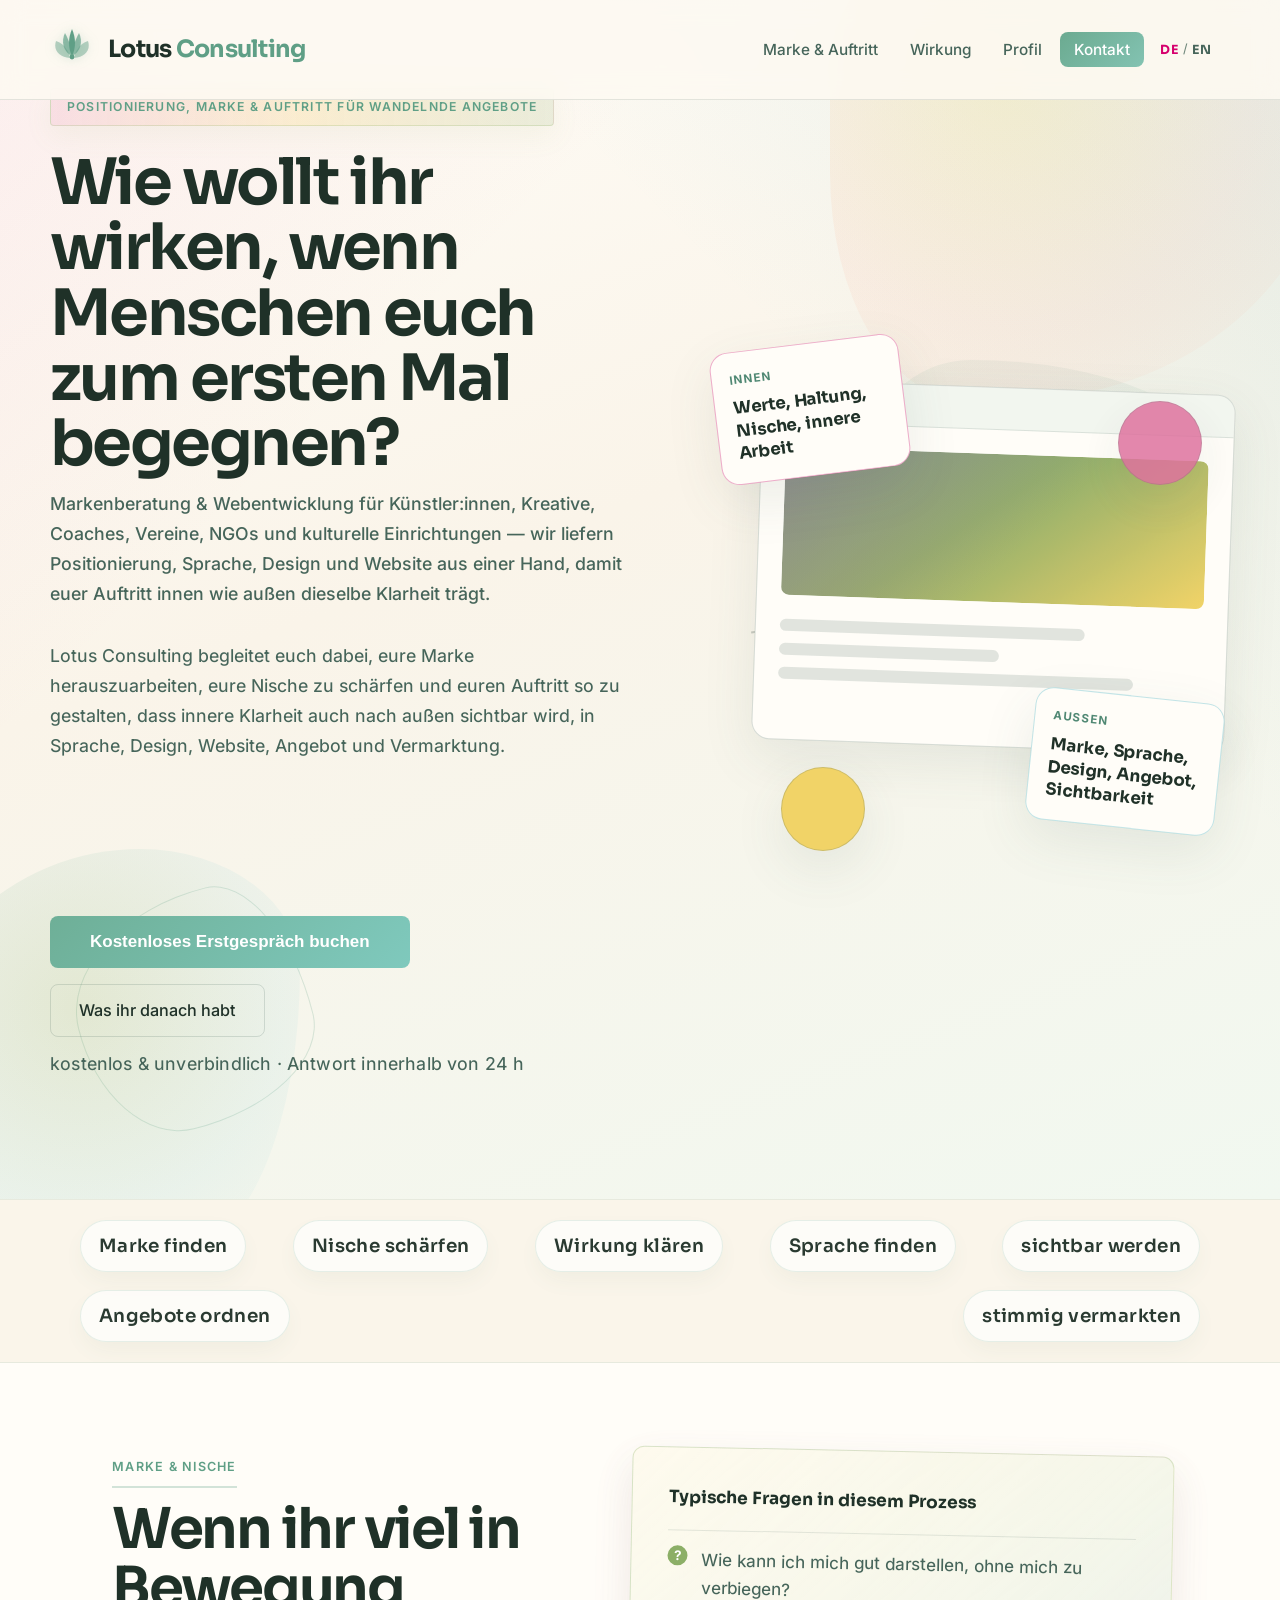
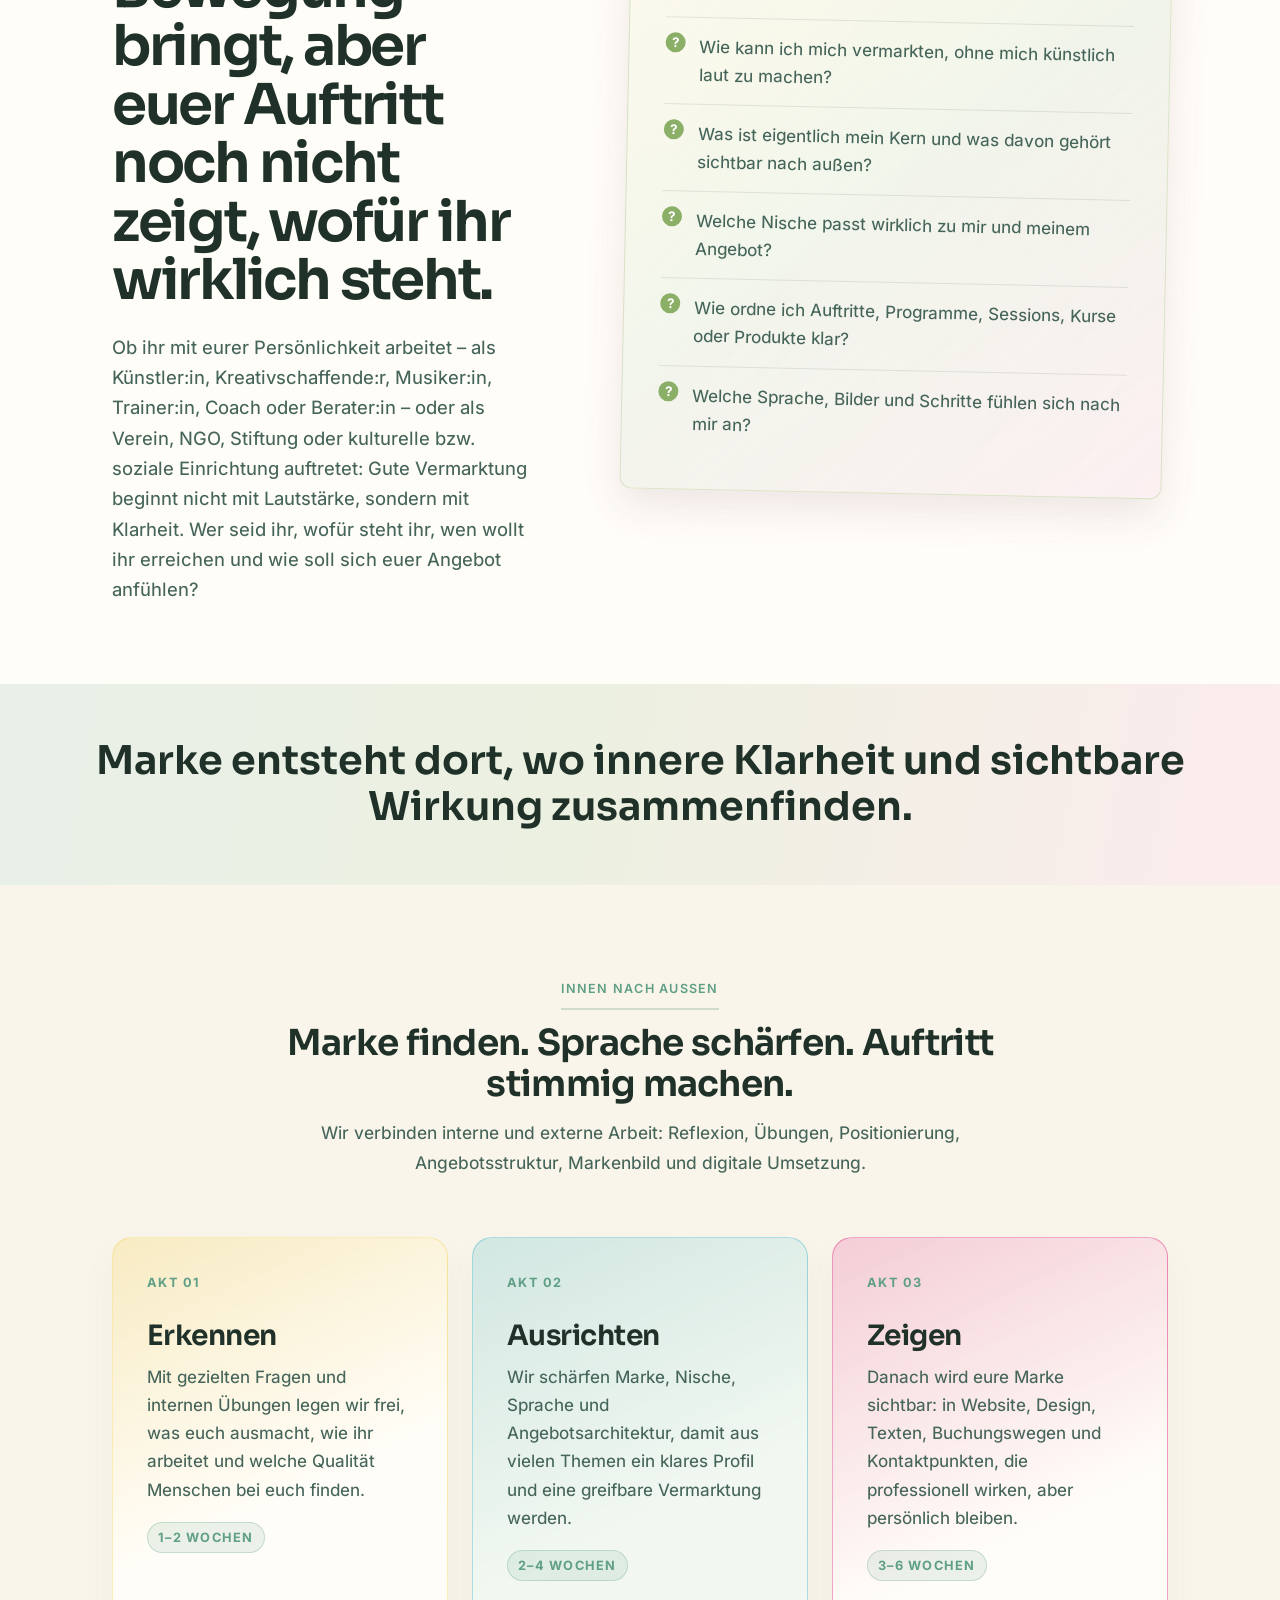
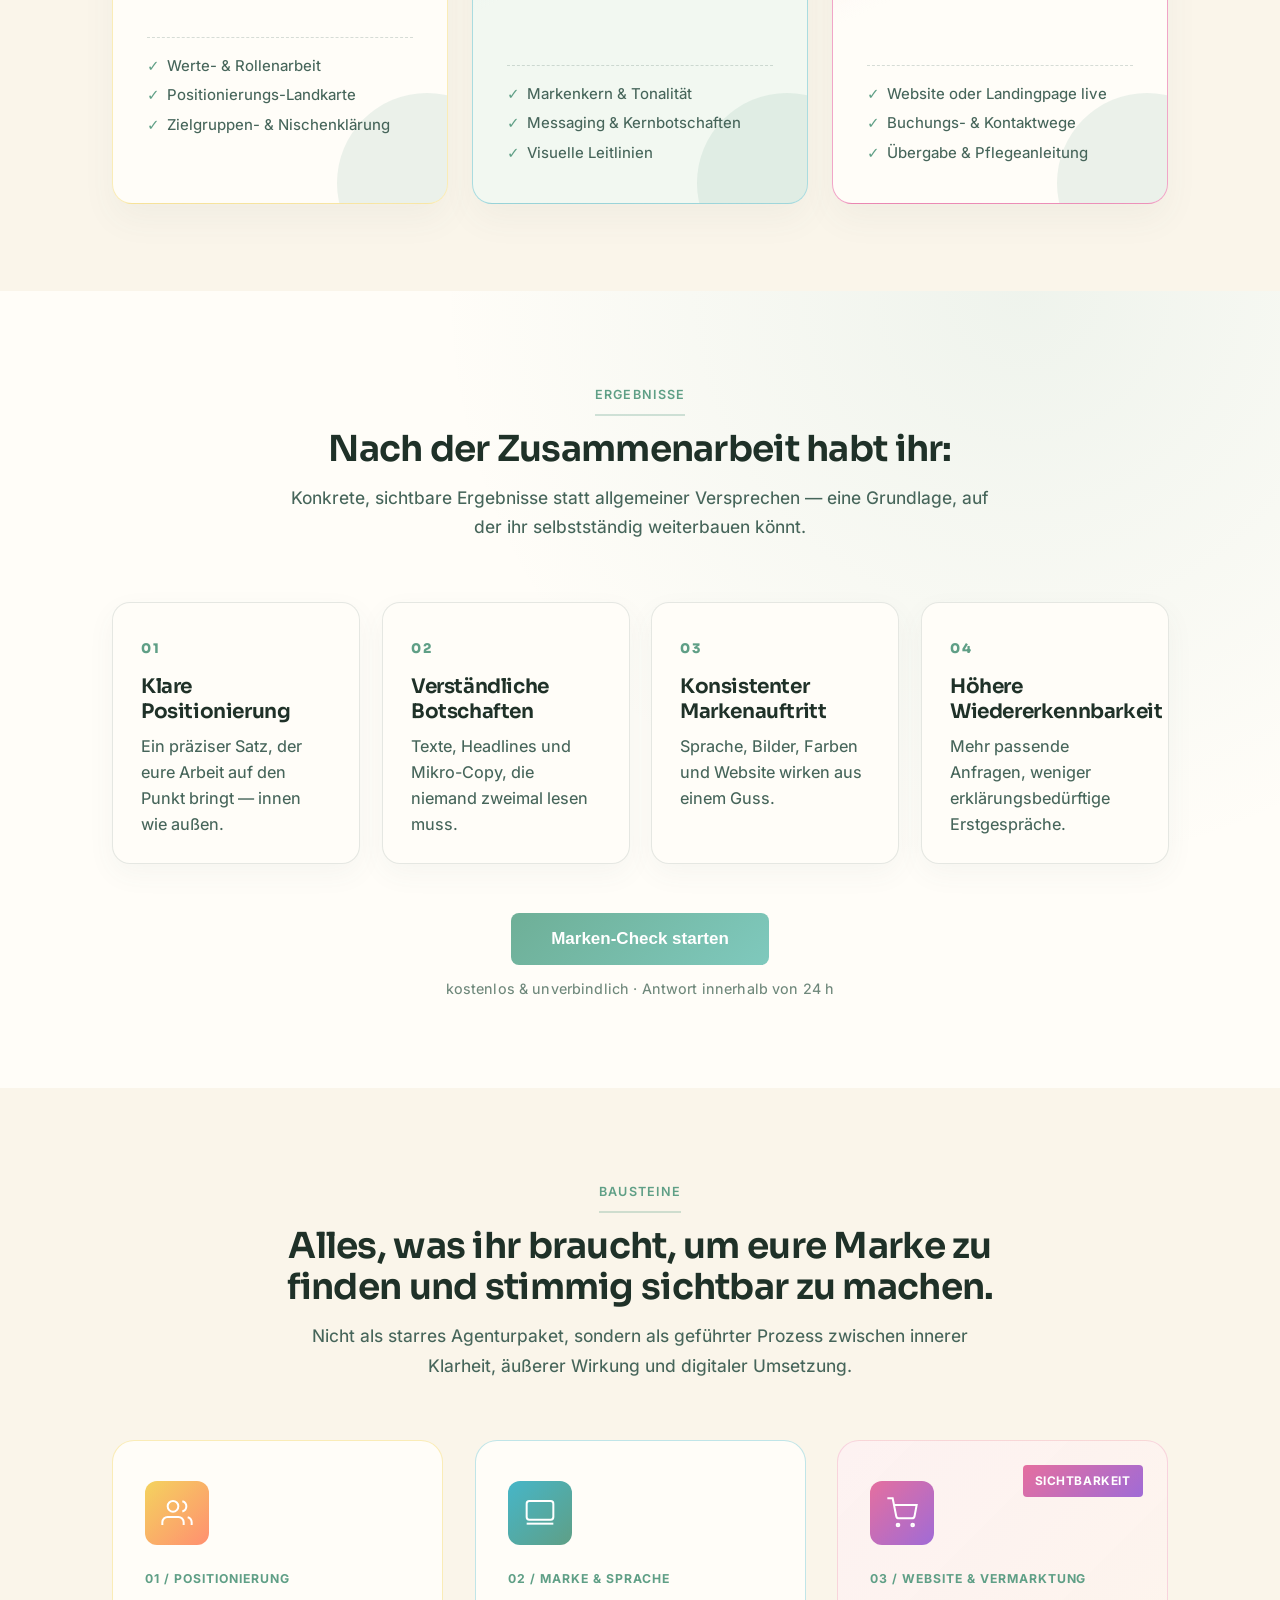
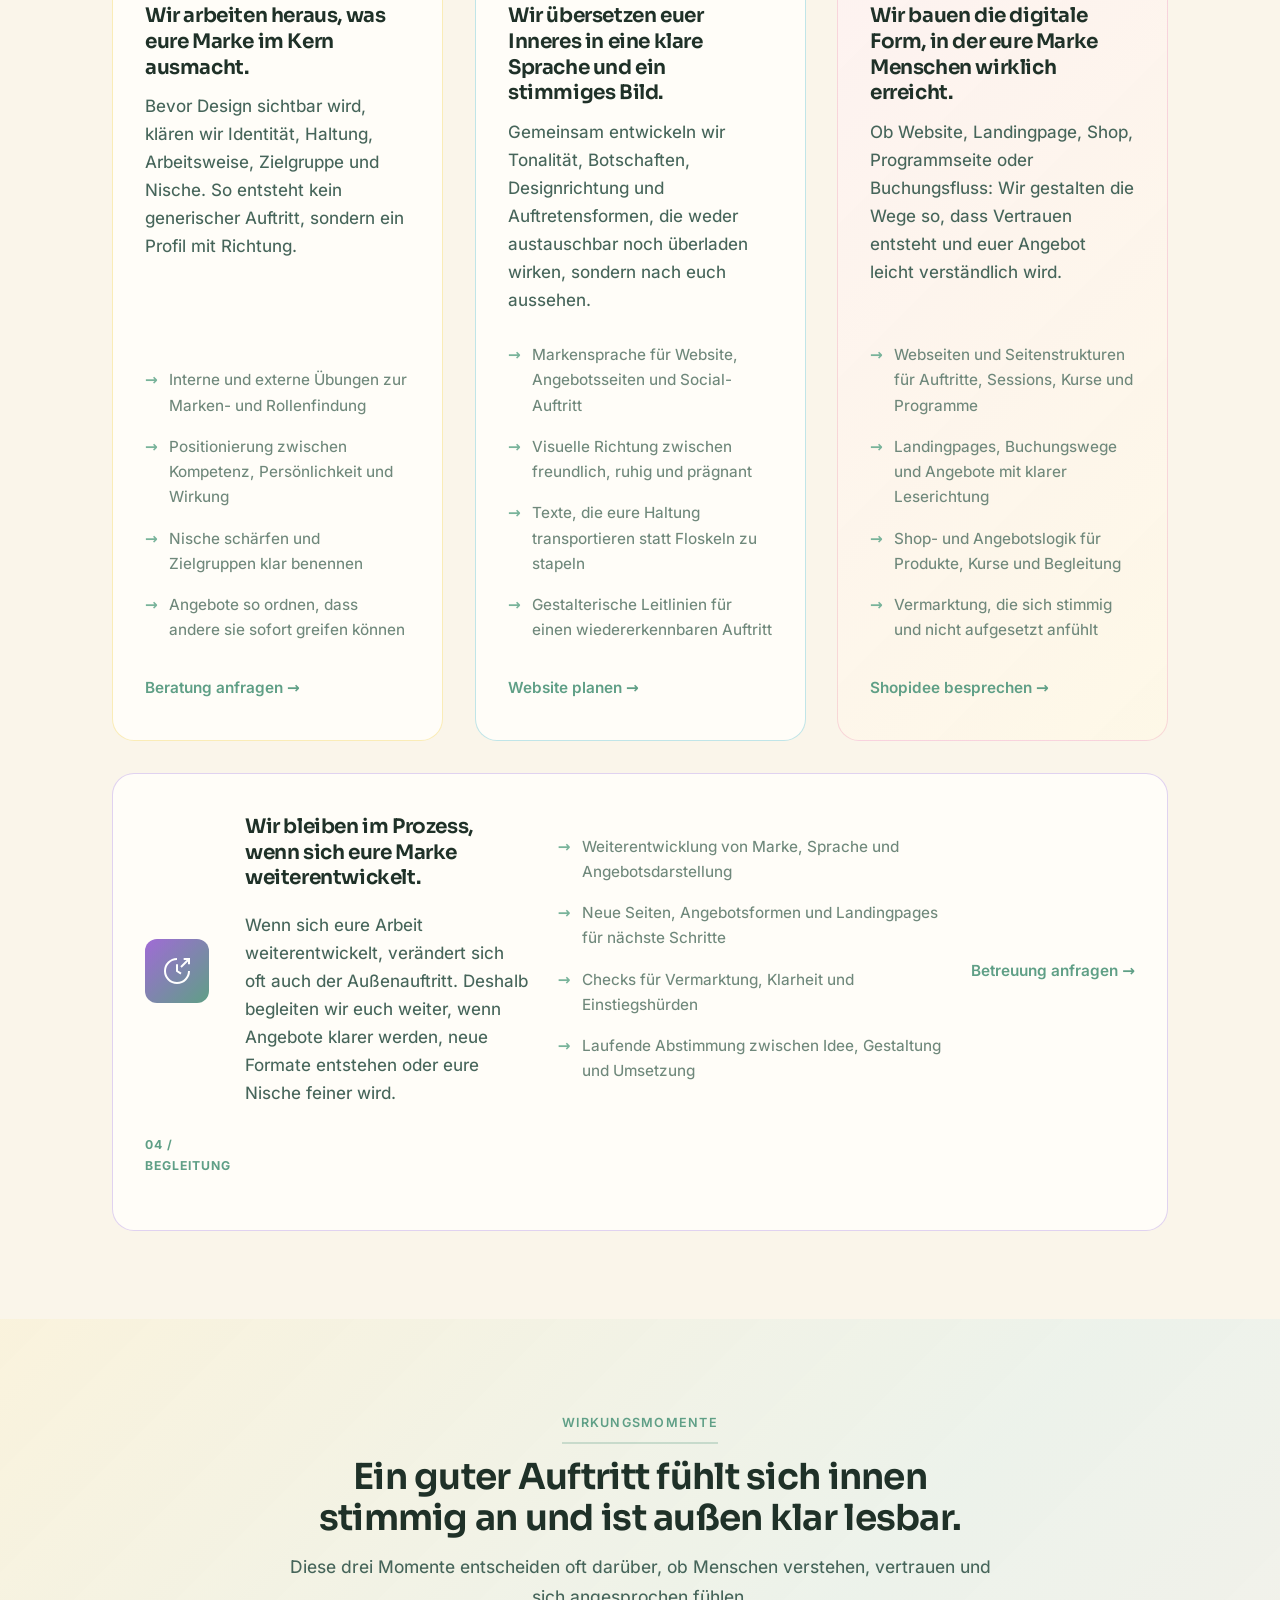
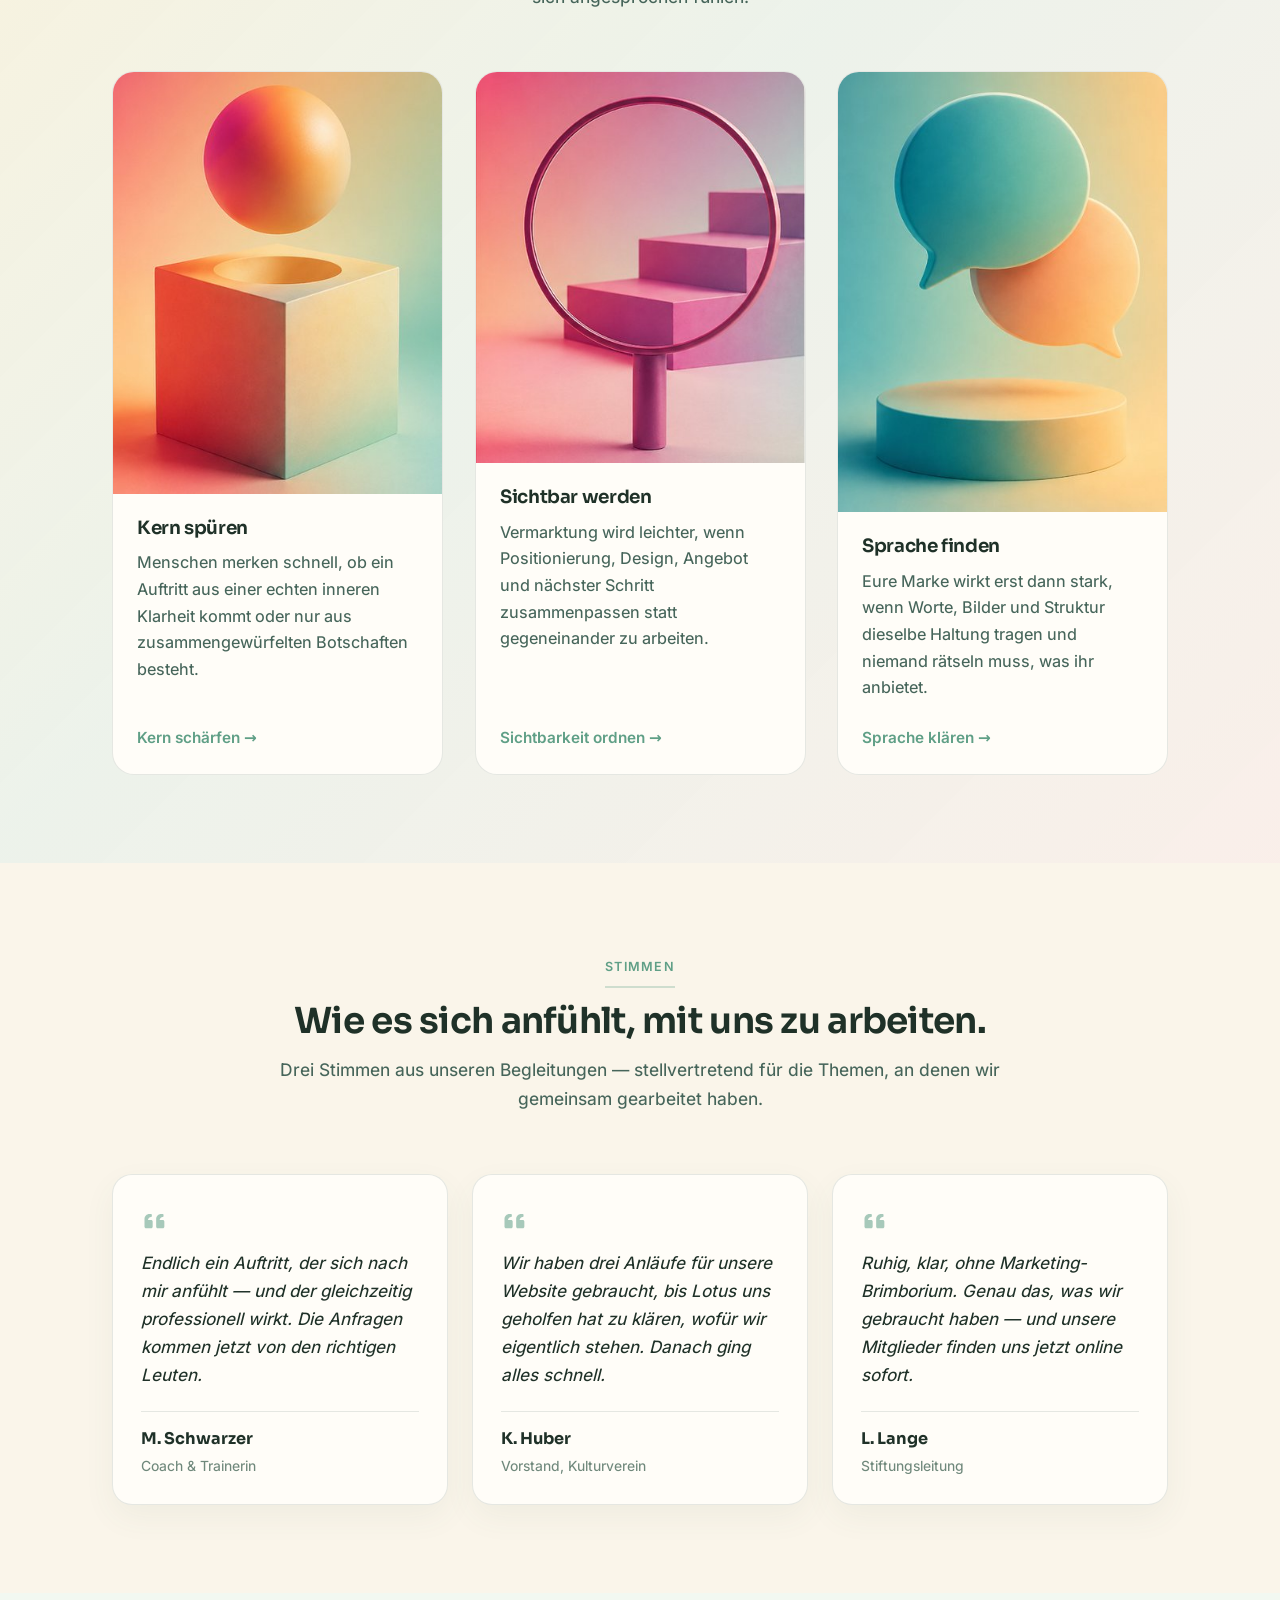
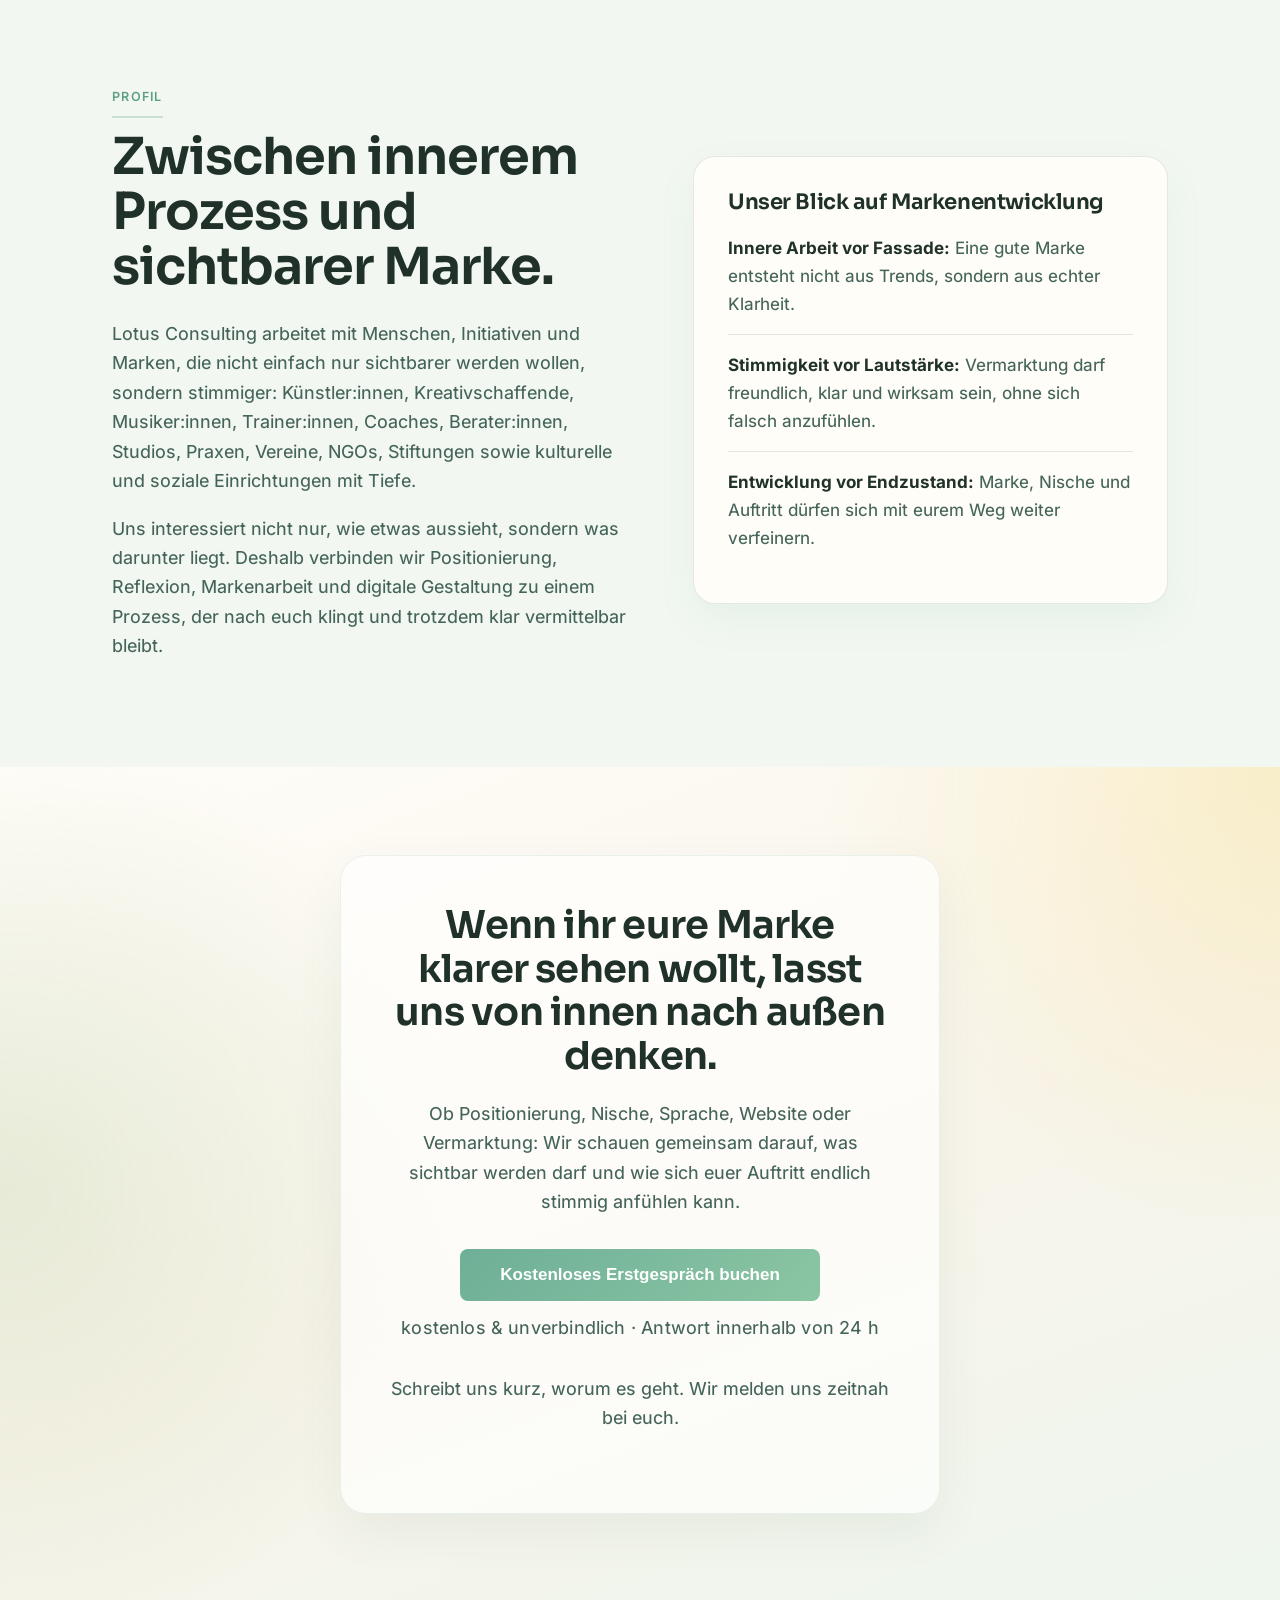
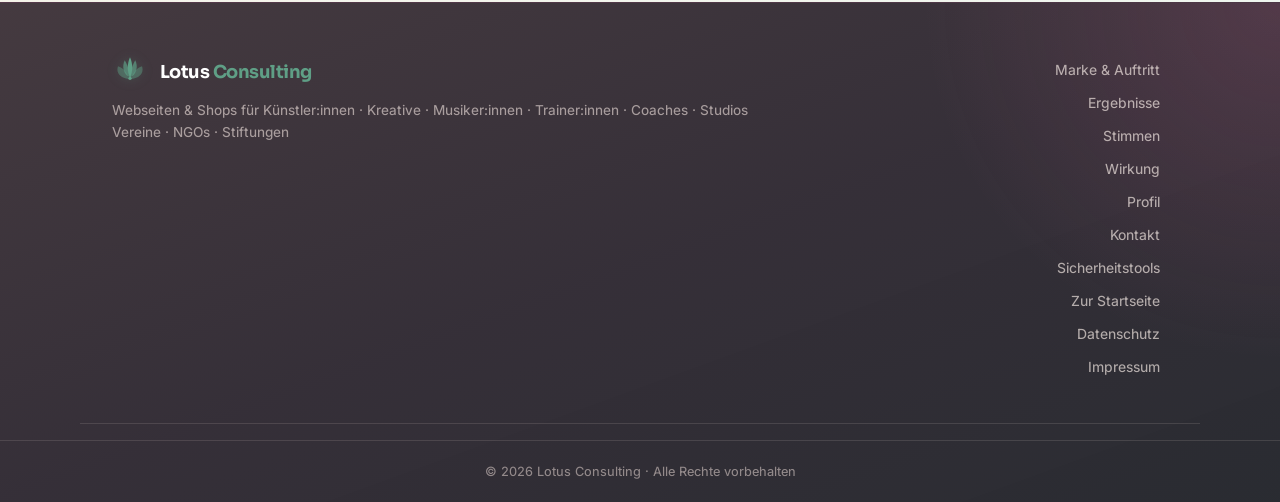
==== commit 7a9bbbbf: "Consulting: Hero-Schärfung, Ergebnisse & Stimmen, Prozess-Deliverables, Microinteractions - Hero: Su" ====
--- a/consulting.html
+++ b/consulting.html
@@ -11,7 +11,7 @@
   <meta name="theme-color" content="#5f9f86" />
 
   <link rel="stylesheet" href="fonts/fonts.css" />
-  <link rel="stylesheet" href="consulting.css?v=20260429a" />
+  <link rel="stylesheet" href="consulting.css?v=20260429b" />
 </head>
 <body>
 
@@ -69,12 +69,22 @@
         <div class="hero-copy">
           <div class="hero-badge" data-slot="hero.badge">Positionierung, Marke & Auftritt für wandelnde Angebote</div>
           <h1 data-slot="hero.headline">Wie wollt ihr wirken, wenn Menschen euch zum ersten Mal begegnen?</h1>
+          <p class="hero-sub" data-slot="hero.sub">
+            Markenberatung &amp; Webentwicklung für Künstler:innen, Kreative, Coaches, Vereine, NGOs und kulturelle Einrichtungen — wir liefern Positionierung, Sprache, Design und Website aus einer Hand, damit euer Auftritt innen wie außen dieselbe Klarheit trägt.
+          </p>
           <p data-slot="hero.copy">
             Lotus Consulting begleitet euch dabei, eure Marke herauszuarbeiten, eure Nische zu schärfen und euren Auftritt so zu gestalten, dass innere Klarheit auch nach außen sichtbar wird, in Sprache, Design, Website, Angebot und Vermarktung.
           </p>
+          <ul class="hero-bullets" aria-label="Was ihr von uns mitnehmt">
+            <li data-slot="hero.bullet1"><span aria-hidden="true">✓</span> Klare Positionierung &amp; geschärfte Nische</li>
+            <li data-slot="hero.bullet2"><span aria-hidden="true">✓</span> Konsistente Sprache, Bildwelt &amp; Auftritt</li>
+            <li data-slot="hero.bullet3"><span aria-hidden="true">✓</span> Stärkerer erster Eindruck — online wie offline</li>
+          </ul>
           <div class="hero-cta">
-            <a href="#contact" class="btn-primary-consulting" data-slot="hero.cta.primary">Projektidee besprechen</a>
-          </div>
+            <button type="button" class="btn-primary-consulting btn-large" data-modal-trigger="modal-consulting-contact" data-slot="hero.cta.primary">Kostenloses Erstgespräch buchen</button>
+            <a href="#ergebnisse" class="btn-ghost-consulting" data-slot="hero.cta.secondary">Was ihr danach habt</a>
+          </div>
+          <p class="hero-cta-microcopy" data-slot="hero.cta.microcopy">kostenlos &amp; unverbindlich · Antwort innerhalb von 24&nbsp;h</p>
         </div>
 
         <div class="hero-studio-board" aria-label="Marken- und Positionierungsboard">
@@ -152,17 +162,78 @@
             <span data-slot="acts.card1.index">Akt 01</span>
             <h3 data-slot="acts.card1.title">Erkennen</h3>
             <p data-slot="acts.card1.copy">Mit gezielten Fragen und internen Übungen legen wir frei, was euch ausmacht, wie ihr arbeitet und welche Qualität Menschen bei euch finden.</p>
+            <div class="act-meta">
+              <span class="act-duration" data-slot="acts.card1.duration">1–2 Wochen</span>
+            </div>
+            <ul class="act-deliverables" aria-label="Was ihr danach habt">
+              <li data-slot="acts.card1.deliv1">Werte- &amp; Rollenarbeit</li>
+              <li data-slot="acts.card1.deliv2">Positionierungs-Landkarte</li>
+              <li data-slot="acts.card1.deliv3">Zielgruppen- &amp; Nischenklärung</li>
+            </ul>
           </article>
           <article class="act-card act-card--two">
             <span data-slot="acts.card2.index">Akt 02</span>
             <h3 data-slot="acts.card2.title">Ausrichten</h3>
             <p data-slot="acts.card2.copy">Wir schärfen Marke, Nische, Sprache und Angebotsarchitektur, damit aus vielen Themen ein klares Profil und eine greifbare Vermarktung werden.</p>
+            <div class="act-meta">
+              <span class="act-duration" data-slot="acts.card2.duration">2–4 Wochen</span>
+            </div>
+            <ul class="act-deliverables" aria-label="Was ihr danach habt">
+              <li data-slot="acts.card2.deliv1">Markenkern &amp; Tonalität</li>
+              <li data-slot="acts.card2.deliv2">Messaging &amp; Kernbotschaften</li>
+              <li data-slot="acts.card2.deliv3">Visuelle Leitlinien</li>
+            </ul>
           </article>
           <article class="act-card act-card--three">
             <span data-slot="acts.card3.index">Akt 03</span>
             <h3 data-slot="acts.card3.title">Zeigen</h3>
             <p data-slot="acts.card3.copy">Danach wird eure Marke sichtbar: in Website, Design, Texten, Buchungswegen und Kontaktpunkten, die professionell wirken, aber persönlich bleiben.</p>
+            <div class="act-meta">
+              <span class="act-duration" data-slot="acts.card3.duration">3–6 Wochen</span>
+            </div>
+            <ul class="act-deliverables" aria-label="Was ihr danach habt">
+              <li data-slot="acts.card3.deliv1">Website oder Landingpage live</li>
+              <li data-slot="acts.card3.deliv2">Buchungs- &amp; Kontaktwege</li>
+              <li data-slot="acts.card3.deliv3">Übergabe &amp; Pflegeanleitung</li>
+            </ul>
           </article>
+        </div>
+      </div>
+    </section>
+
+    <!-- Outcomes / Ergebnisse -->
+    <section id="ergebnisse" class="outcomes-consulting">
+      <div class="container">
+        <div class="section-header">
+          <span class="section-tag" data-slot="outcomes.tag">Ergebnisse</span>
+          <h2 data-slot="outcomes.headline">Nach der Zusammenarbeit habt ihr:</h2>
+          <p data-slot="outcomes.copy">Konkrete, sichtbare Ergebnisse statt allgemeiner Versprechen — eine Grundlage, auf der ihr selbstständig weiterbauen könnt.</p>
+        </div>
+        <ul class="outcomes-grid">
+          <li class="outcome-card">
+            <span class="outcome-num" aria-hidden="true">01</span>
+            <h3 data-slot="outcomes.item1.title">Klare Positionierung</h3>
+            <p data-slot="outcomes.item1.copy">Ein präziser Satz, der eure Arbeit auf den Punkt bringt — innen wie außen.</p>
+          </li>
+          <li class="outcome-card">
+            <span class="outcome-num" aria-hidden="true">02</span>
+            <h3 data-slot="outcomes.item2.title">Verständliche Botschaften</h3>
+            <p data-slot="outcomes.item2.copy">Texte, Headlines und Mikro-Copy, die niemand zweimal lesen muss.</p>
+          </li>
+          <li class="outcome-card">
+            <span class="outcome-num" aria-hidden="true">03</span>
+            <h3 data-slot="outcomes.item3.title">Konsistenter Markenauftritt</h3>
+            <p data-slot="outcomes.item3.copy">Sprache, Bilder, Farben und Website wirken aus einem Guss.</p>
+          </li>
+          <li class="outcome-card">
+            <span class="outcome-num" aria-hidden="true">04</span>
+            <h3 data-slot="outcomes.item4.title">Höhere Wiedererkennbarkeit</h3>
+            <p data-slot="outcomes.item4.copy">Mehr passende Anfragen, weniger erklärungsbedürftige Erstgespräche.</p>
+          </li>
+        </ul>
+        <div class="outcomes-cta">
+          <button type="button" class="btn-primary-consulting btn-large" data-modal-trigger="modal-consulting-contact" data-slot="outcomes.cta">Marken-Check starten</button>
+          <p class="cta-microcopy" data-slot="outcomes.cta.microcopy">kostenlos &amp; unverbindlich · Antwort innerhalb von 24&nbsp;h</p>
         </div>
       </div>
     </section>
@@ -314,6 +385,43 @@
       </div>
     </section>
 
+    <!-- Social Proof / Stimmen (Platzhalter — durch echte Zitate ersetzen) -->
+    <section id="stimmen" class="proof-consulting">
+      <div class="container">
+        <div class="section-header">
+          <span class="section-tag" data-slot="proof.tag">Stimmen</span>
+          <h2 data-slot="proof.headline">Wie es sich anfühlt, mit uns zu arbeiten.</h2>
+          <p data-slot="proof.copy">Drei Stimmen aus unseren Begleitungen — stellvertretend für die Themen, an denen wir gemeinsam gearbeitet haben.</p>
+        </div>
+        <div class="proof-grid">
+          <figure class="proof-card">
+            <svg class="proof-quote" aria-hidden="true" viewBox="0 0 24 24" fill="currentColor"><path d="M7.17 6C4.86 6 3 7.86 3 10.17v6.66c0 .73.59 1.32 1.33 1.32h4.34c.74 0 1.33-.59 1.33-1.32v-4.34c0-.73-.59-1.32-1.33-1.32H6c.04-1.43 1.18-2.59 2.61-2.62A.7.7 0 0 0 9.3 7.9V6.7a.7.7 0 0 0-.7-.7H7.17Zm10 0c-2.31 0-4.17 1.86-4.17 4.17v6.66c0 .73.59 1.32 1.33 1.32h4.34c.74 0 1.33-.59 1.33-1.32v-4.34c0-.73-.59-1.32-1.33-1.32H16c.04-1.43 1.18-2.59 2.61-2.62A.7.7 0 0 0 19.3 7.9V6.7a.7.7 0 0 0-.7-.7h-1.43Z"/></svg>
+            <blockquote data-slot="proof.q1.text">Endlich ein Auftritt, der sich nach mir anfühlt — und der gleichzeitig professionell wirkt. Die Anfragen kommen jetzt von den richtigen Leuten.</blockquote>
+            <figcaption>
+              <strong data-slot="proof.q1.name">M. Schwarzer</strong>
+              <span data-slot="proof.q1.role">Coach &amp; Trainerin</span>
+            </figcaption>
+          </figure>
+          <figure class="proof-card">
+            <svg class="proof-quote" aria-hidden="true" viewBox="0 0 24 24" fill="currentColor"><path d="M7.17 6C4.86 6 3 7.86 3 10.17v6.66c0 .73.59 1.32 1.33 1.32h4.34c.74 0 1.33-.59 1.33-1.32v-4.34c0-.73-.59-1.32-1.33-1.32H6c.04-1.43 1.18-2.59 2.61-2.62A.7.7 0 0 0 9.3 7.9V6.7a.7.7 0 0 0-.7-.7H7.17Zm10 0c-2.31 0-4.17 1.86-4.17 4.17v6.66c0 .73.59 1.32 1.33 1.32h4.34c.74 0 1.33-.59 1.33-1.32v-4.34c0-.73-.59-1.32-1.33-1.32H16c.04-1.43 1.18-2.59 2.61-2.62A.7.7 0 0 0 19.3 7.9V6.7a.7.7 0 0 0-.7-.7h-1.43Z"/></svg>
+            <blockquote data-slot="proof.q2.text">Wir haben drei Anläufe für unsere Website gebraucht, bis Lotus uns geholfen hat zu klären, wofür wir eigentlich stehen. Danach ging alles schnell.</blockquote>
+            <figcaption>
+              <strong data-slot="proof.q2.name">K. Huber</strong>
+              <span data-slot="proof.q2.role">Vorstand, Kulturverein</span>
+            </figcaption>
+          </figure>
+          <figure class="proof-card">
+            <svg class="proof-quote" aria-hidden="true" viewBox="0 0 24 24" fill="currentColor"><path d="M7.17 6C4.86 6 3 7.86 3 10.17v6.66c0 .73.59 1.32 1.33 1.32h4.34c.74 0 1.33-.59 1.33-1.32v-4.34c0-.73-.59-1.32-1.33-1.32H6c.04-1.43 1.18-2.59 2.61-2.62A.7.7 0 0 0 9.3 7.9V6.7a.7.7 0 0 0-.7-.7H7.17Zm10 0c-2.31 0-4.17 1.86-4.17 4.17v6.66c0 .73.59 1.32 1.33 1.32h4.34c.74 0 1.33-.59 1.33-1.32v-4.34c0-.73-.59-1.32-1.33-1.32H16c.04-1.43 1.18-2.59 2.61-2.62A.7.7 0 0 0 19.3 7.9V6.7a.7.7 0 0 0-.7-.7h-1.43Z"/></svg>
+            <blockquote data-slot="proof.q3.text">Ruhig, klar, ohne Marketing-Brimborium. Genau das, was wir gebraucht haben — und unsere Mitglieder finden uns jetzt online sofort.</blockquote>
+            <figcaption>
+              <strong data-slot="proof.q3.name">L. Lange</strong>
+              <span data-slot="proof.q3.role">Stiftungsleitung</span>
+            </figcaption>
+          </figure>
+        </div>
+      </div>
+    </section>
+
     <!-- About -->
     <section id="about" class="about-consulting">
       <div class="container about-grid">
@@ -347,8 +455,9 @@
             Ob Positionierung, Nische, Sprache, Website oder Vermarktung: Wir schauen gemeinsam darauf, was sichtbar werden darf und wie sich euer Auftritt endlich stimmig anfühlen kann.
           </p>
           <button type="button" class="btn-primary-consulting btn-large" data-modal-trigger="modal-consulting-contact" data-slot="cta.primary">
-            Kontakt
+            Kostenloses Erstgespräch buchen
           </button>
+          <p class="cta-microcopy" data-slot="cta.microcopy">kostenlos &amp; unverbindlich · Antwort innerhalb von 24&nbsp;h</p>
           <p class="cta-secondary" data-slot="cta.secondary">
             Schreibt uns kurz, worum es geht. Wir melden uns zeitnah bei euch.
           </p>
@@ -646,7 +755,8 @@
       </div>
       <div class="footer-links">
         <a href="#services" data-slot="footer.services">Marke & Auftritt</a>
-        <a href="#diagnose" data-slot="footer.selfcheck">Selbstcheck</a>
+        <a href="#ergebnisse" data-slot="footer.results">Ergebnisse</a>
+        <a href="#stimmen" data-slot="footer.proof">Stimmen</a>
         <a href="#portfolio" data-slot="footer.portfolio">Wirkung</a>
         <a href="#about" data-slot="footer.about">Profil</a>
         <a href="#contact" data-slot="footer.contact">Kontakt</a>
@@ -659,6 +769,11 @@
     <p class="footer-copy" data-slot="footer.copy">© 2026 Lotus Consulting · Alle Rechte vorbehalten</p>
   </footer>
 
-  <script src="consulting.js?v=20260429a"></script>
+  <!-- Floating CTA (erscheint nach Hero) -->
+  <button type="button" id="floating-cta" class="floating-cta" data-modal-trigger="modal-consulting-contact" data-slot="floatingCta.label" aria-label="Kostenloses Erstgespräch buchen" hidden>
+    Erstgespräch buchen
+  </button>
+
+  <script src="consulting.js?v=20260429b"></script>
 </body>
 </html>
--- a/consulting.css
+++ b/consulting.css
@@ -1701,8 +1701,370 @@
 @media (prefers-reduced-motion: reduce) {
   .shape,
   .service-card,
-  .portfolio-card {
+  .portfolio-card,
+  .outcome-card,
+  .proof-card,
+  .floating-cta {
     animation: none;
     transition: none;
   }
 }
+
+/* ═══════════════════════════════════════════════════════════════
+   HERO SUB / BULLETS / MICROCOPY
+═══════════════════════════════════════════════════════════════ */
+
+.hero-sub {
+  font-size: 1.12rem;
+  font-weight: 500;
+  color: var(--text);
+  margin: -8px 0 22px;
+  max-width: 620px;
+  line-height: 1.55;
+}
+
+.hero-bullets {
+  list-style: none;
+  margin: 4px 0 28px;
+  padding: 0;
+  display: flex;
+  flex-direction: column;
+  gap: 10px;
+}
+
+.hero-bullets li {
+  display: flex;
+  align-items: flex-start;
+  gap: 10px;
+  font-size: 0.98rem;
+  color: var(--text-muted);
+  line-height: 1.5;
+}
+
+.hero-bullets li span {
+  display: inline-flex;
+  align-items: center;
+  justify-content: center;
+  width: 22px;
+  height: 22px;
+  border-radius: 999px;
+  background: rgba(95, 159, 134, 0.16);
+  color: var(--primary);
+  font-size: 0.78rem;
+  font-weight: 700;
+  flex-shrink: 0;
+  margin-top: 2px;
+}
+
+.hero-cta-microcopy,
+.cta-microcopy {
+  font-size: 0.84rem;
+  color: var(--text-dim);
+  margin-top: 12px;
+  letter-spacing: 0.01em;
+}
+
+/* ═══════════════════════════════════════════════════════════════
+   ACTS — Dauer + Deliverables
+═══════════════════════════════════════════════════════════════ */
+
+.act-card {
+  display: flex;
+  flex-direction: column;
+  transition: transform var(--transition), box-shadow var(--transition), border-color var(--transition);
+}
+
+.act-card:hover {
+  transform: translateY(-4px) scale(1.015);
+  box-shadow: 0 22px 48px rgba(70, 101, 90, 0.12);
+  border-color: var(--primary);
+}
+
+.act-card--two:hover { transform: translateY(30px) scale(1.015); }
+.act-card--three:hover { transform: translateY(64px) scale(1.015); }
+
+.act-card span:not(.act-duration) {
+  margin-bottom: 28px;
+}
+
+.act-card p {
+  margin-bottom: 18px;
+}
+
+.act-meta {
+  display: inline-flex;
+  align-items: center;
+  gap: 8px;
+  margin-bottom: 14px;
+  position: relative;
+  z-index: 1;
+}
+
+.act-duration {
+  display: inline-block;
+  padding: 4px 10px;
+  background: rgba(95, 159, 134, 0.12);
+  border: 1px solid rgba(95, 159, 134, 0.28);
+  border-radius: 999px;
+  color: var(--primary-hover);
+  font-size: 0.74rem;
+  font-weight: 700;
+  letter-spacing: 0.04em;
+  text-transform: uppercase;
+}
+
+.act-deliverables {
+  list-style: none;
+  padding: 14px 0 0;
+  margin: 0;
+  border-top: 1px dashed var(--border-md);
+  position: relative;
+  z-index: 1;
+}
+
+.act-deliverables li {
+  font-size: 0.88rem;
+  color: var(--text-muted);
+  padding: 4px 0 4px 20px;
+  position: relative;
+  line-height: 1.45;
+}
+
+.act-deliverables li::before {
+  content: '✓';
+  position: absolute;
+  left: 0;
+  color: var(--primary);
+  font-weight: 700;
+}
+
+/* ═══════════════════════════════════════════════════════════════
+   OUTCOMES SECTION
+═══════════════════════════════════════════════════════════════ */
+
+.outcomes-consulting {
+  background:
+    radial-gradient(circle at 80% 0%, rgba(95, 159, 134, 0.10), transparent 45%),
+    var(--surface);
+}
+
+.outcomes-grid {
+  list-style: none;
+  margin: 0 0 48px;
+  padding: 0;
+  display: grid;
+  grid-template-columns: repeat(auto-fit, minmax(240px, 1fr));
+  gap: 22px;
+}
+
+.outcome-card {
+  position: relative;
+  padding: 30px 28px 26px;
+  background: var(--surface);
+  border: 1px solid var(--border);
+  border-radius: 18px;
+  box-shadow: 0 10px 28px rgba(70, 101, 90, 0.05);
+  transition: transform var(--transition), box-shadow var(--transition), border-color var(--transition);
+}
+
+.outcome-card:hover {
+  transform: translateY(-4px) scale(1.02);
+  box-shadow: 0 22px 44px rgba(70, 101, 90, 0.12);
+  border-color: var(--primary);
+}
+
+.outcome-num {
+  display: inline-block;
+  font-family: 'Sora', sans-serif;
+  font-size: 0.78rem;
+  font-weight: 800;
+  letter-spacing: 0.12em;
+  color: var(--primary);
+  margin-bottom: 14px;
+}
+
+.outcome-card h3 {
+  font-size: 1.18rem;
+  margin-bottom: 10px;
+  color: var(--text);
+  line-height: 1.25;
+}
+
+.outcome-card p {
+  font-size: 0.95rem;
+  color: var(--text-muted);
+  line-height: 1.6;
+}
+
+.outcomes-cta {
+  text-align: center;
+}
+
+/* ═══════════════════════════════════════════════════════════════
+   PROOF / TESTIMONIALS
+═══════════════════════════════════════════════════════════════ */
+
+.proof-consulting {
+  background: var(--bg-light);
+}
+
+.proof-grid {
+  display: grid;
+  grid-template-columns: repeat(auto-fit, minmax(280px, 1fr));
+  gap: 24px;
+}
+
+.proof-card {
+  position: relative;
+  margin: 0;
+  padding: 32px 28px 26px;
+  background: var(--surface);
+  border: 1px solid var(--border);
+  border-radius: 20px;
+  box-shadow: 0 12px 32px rgba(70, 101, 90, 0.06);
+  transition: transform var(--transition), box-shadow var(--transition), border-color var(--transition);
+  display: flex;
+  flex-direction: column;
+}
+
+.proof-card:hover {
+  transform: translateY(-4px) scale(1.02);
+  box-shadow: 0 22px 48px rgba(70, 101, 90, 0.12);
+  border-color: rgba(95, 159, 134, 0.45);
+}
+
+.proof-quote {
+  width: 28px;
+  height: 28px;
+  color: rgba(95, 159, 134, 0.55);
+  margin-bottom: 14px;
+}
+
+.proof-card blockquote {
+  margin: 0 0 22px;
+  font-size: 1rem;
+  color: var(--text);
+  line-height: 1.65;
+  font-style: italic;
+  flex-grow: 1;
+}
+
+.proof-card figcaption {
+  display: flex;
+  flex-direction: column;
+  gap: 2px;
+  border-top: 1px solid var(--border);
+  padding-top: 14px;
+}
+
+.proof-card figcaption strong {
+  font-family: 'Sora', sans-serif;
+  font-size: 0.95rem;
+  font-weight: 700;
+  color: var(--text);
+}
+
+.proof-card figcaption span {
+  font-size: 0.82rem;
+  color: var(--text-dim);
+}
+
+/* ═══════════════════════════════════════════════════════════════
+   GLOBAL CARD POLISH (subtle scale + softer shadow on hover)
+═══════════════════════════════════════════════════════════════ */
+
+.service-card { transition: transform var(--transition), box-shadow var(--transition), border-color var(--transition); }
+.service-card:hover { transform: translateY(-6px) scale(1.015); }
+
+.portfolio-card { transition: transform var(--transition), box-shadow var(--transition), border-color var(--transition); }
+.portfolio-card:hover { transform: translateY(-4px) scale(1.02); border-color: rgba(95, 159, 134, 0.4); box-shadow: 0 22px 44px rgba(70, 101, 90, 0.13); }
+
+/* ═══════════════════════════════════════════════════════════════
+   FLOATING CTA
+═══════════════════════════════════════════════════════════════ */
+
+.floating-cta {
+  position: fixed;
+  right: 24px;
+  bottom: 24px;
+  z-index: 1100;
+  padding: 14px 22px;
+  background: linear-gradient(135deg, #6eaf97, #7fc9bd);
+  color: #fff;
+  font-family: 'Sora', sans-serif;
+  font-size: 0.92rem;
+  font-weight: 700;
+  letter-spacing: 0.01em;
+  border: none;
+  border-radius: 999px;
+  cursor: pointer;
+  box-shadow: 0 14px 40px rgba(70, 101, 90, 0.28);
+  opacity: 0;
+  transform: translateY(20px);
+  transition: opacity 0.32s ease, transform 0.32s ease, box-shadow var(--transition);
+  pointer-events: none;
+}
+
+.floating-cta.is-visible {
+  opacity: 1;
+  transform: translateY(0);
+  pointer-events: auto;
+  animation: floatingCtaPulse 2.6s ease-in-out 0.4s 1;
+}
+
+.floating-cta:hover {
+  box-shadow: 0 18px 44px rgba(70, 101, 90, 0.36);
+  transform: translateY(-2px);
+}
+
+@keyframes floatingCtaPulse {
+  0%, 100% { box-shadow: 0 14px 40px rgba(70, 101, 90, 0.28); }
+  50%      { box-shadow: 0 14px 40px rgba(95, 159, 134, 0.55), 0 0 0 8px rgba(95, 159, 134, 0.10); }
+}
+
+@media (max-width: 768px) {
+  .floating-cta {
+    right: 14px;
+    bottom: 14px;
+    padding: 12px 18px;
+    font-size: 0.85rem;
+  }
+
+  .hero-sub {
+    font-size: 1rem;
+  }
+
+  .hero-bullets li {
+    font-size: 0.92rem;
+  }
+
+  .act-card--two:hover,
+  .act-card--three:hover {
+    transform: translateY(-4px) scale(1.015);
+  }
+}
+
+/* ═══════════════════════════════════════════════════════════════
+   SCROLL REVEAL (Intersection Observer hook)
+═══════════════════════════════════════════════════════════════ */
+
+.reveal {
+  opacity: 0;
+  transform: translateY(24px);
+  transition: opacity 0.7s ease-out, transform 0.7s ease-out;
+  will-change: opacity, transform;
+}
+
+.reveal.is-visible {
+  opacity: 1;
+  transform: translateY(0);
+}
+
+@media (prefers-reduced-motion: reduce) {
+  .reveal,
+  .reveal.is-visible {
+    opacity: 1;
+    transform: none;
+    transition: none;
+  }
+}
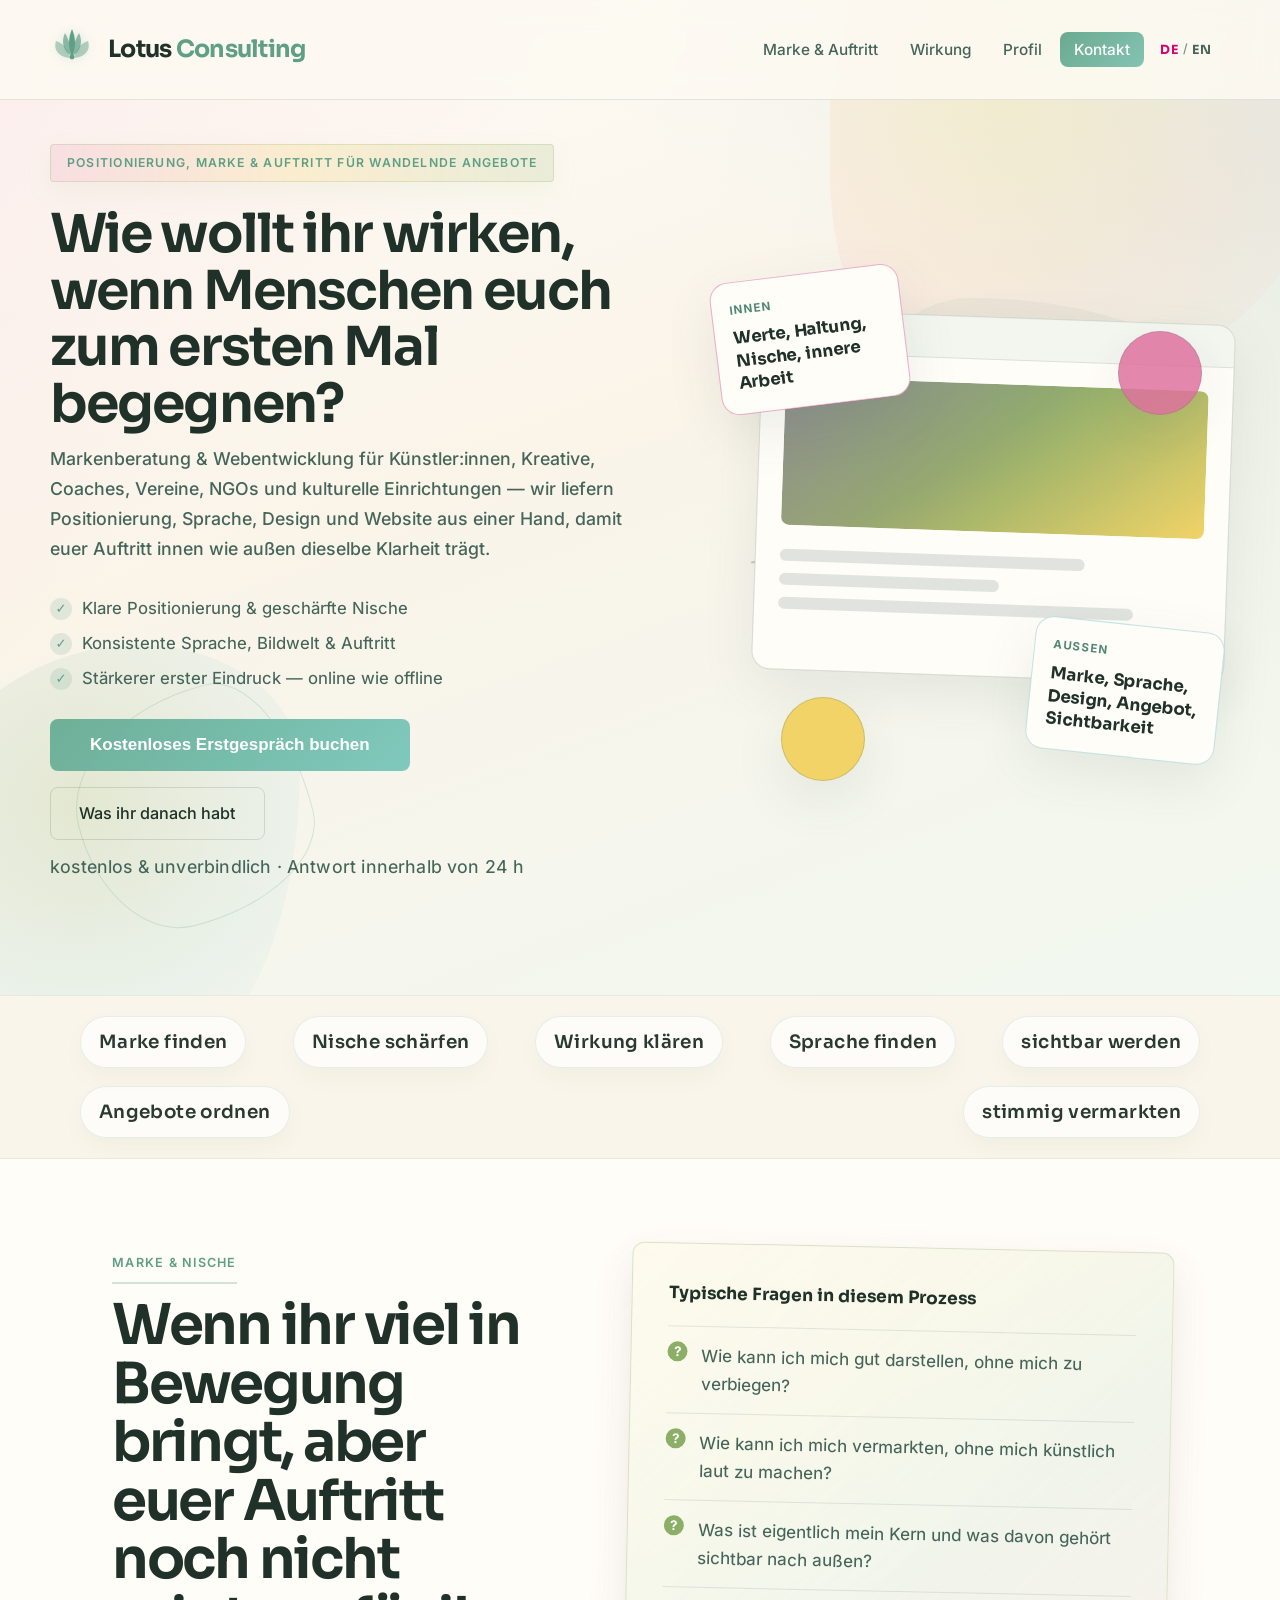
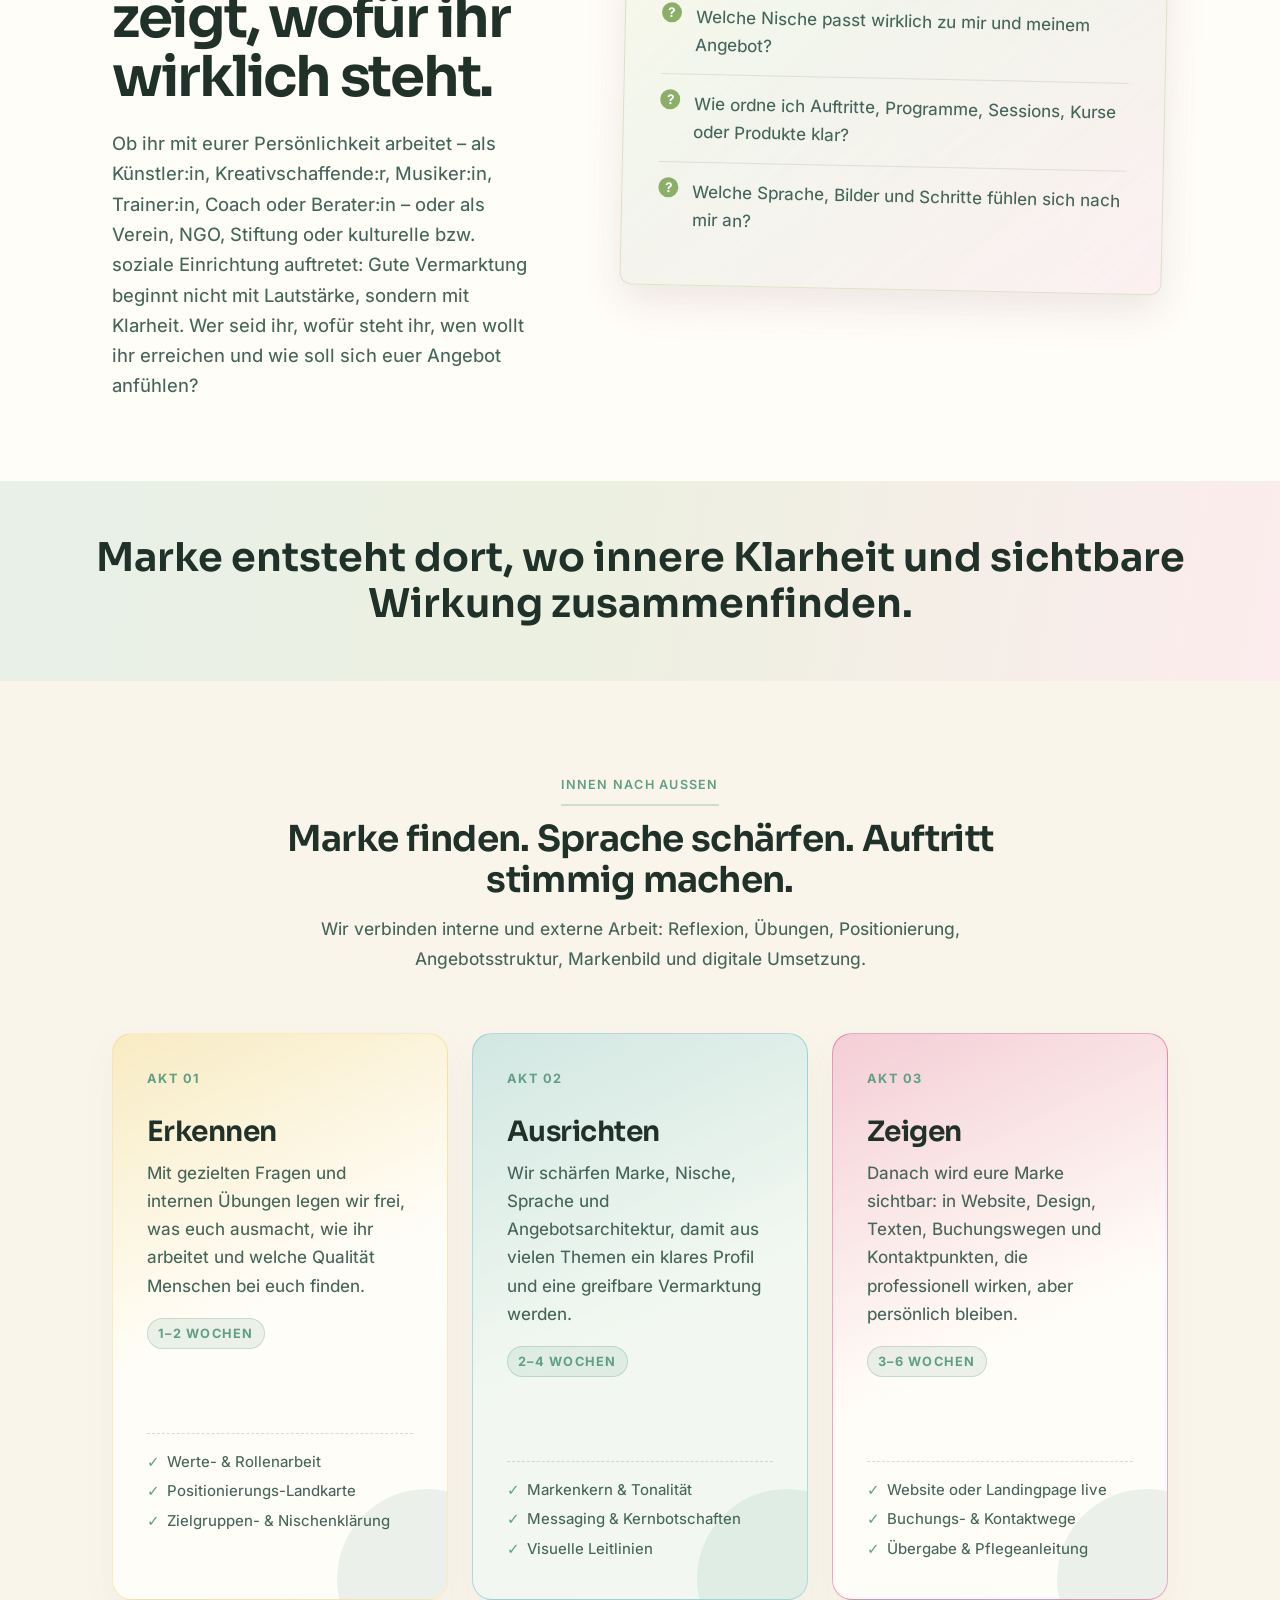
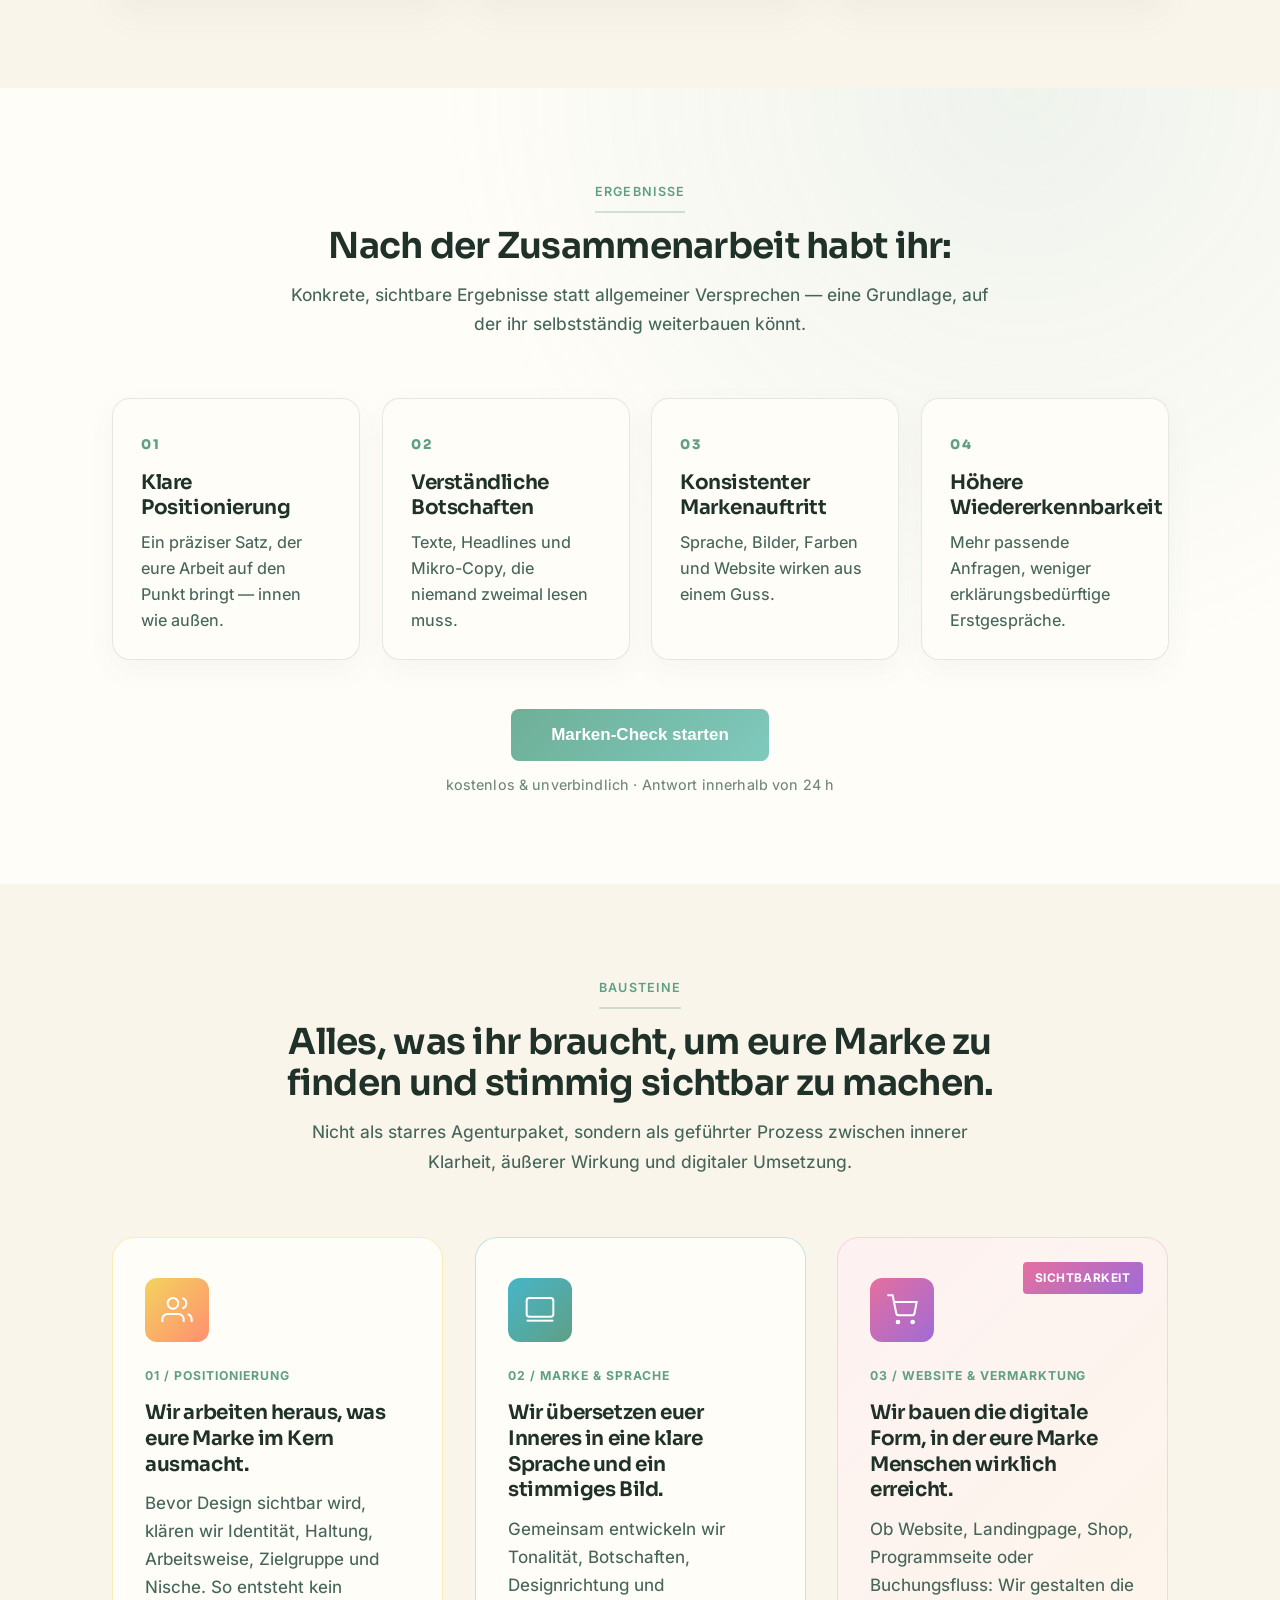
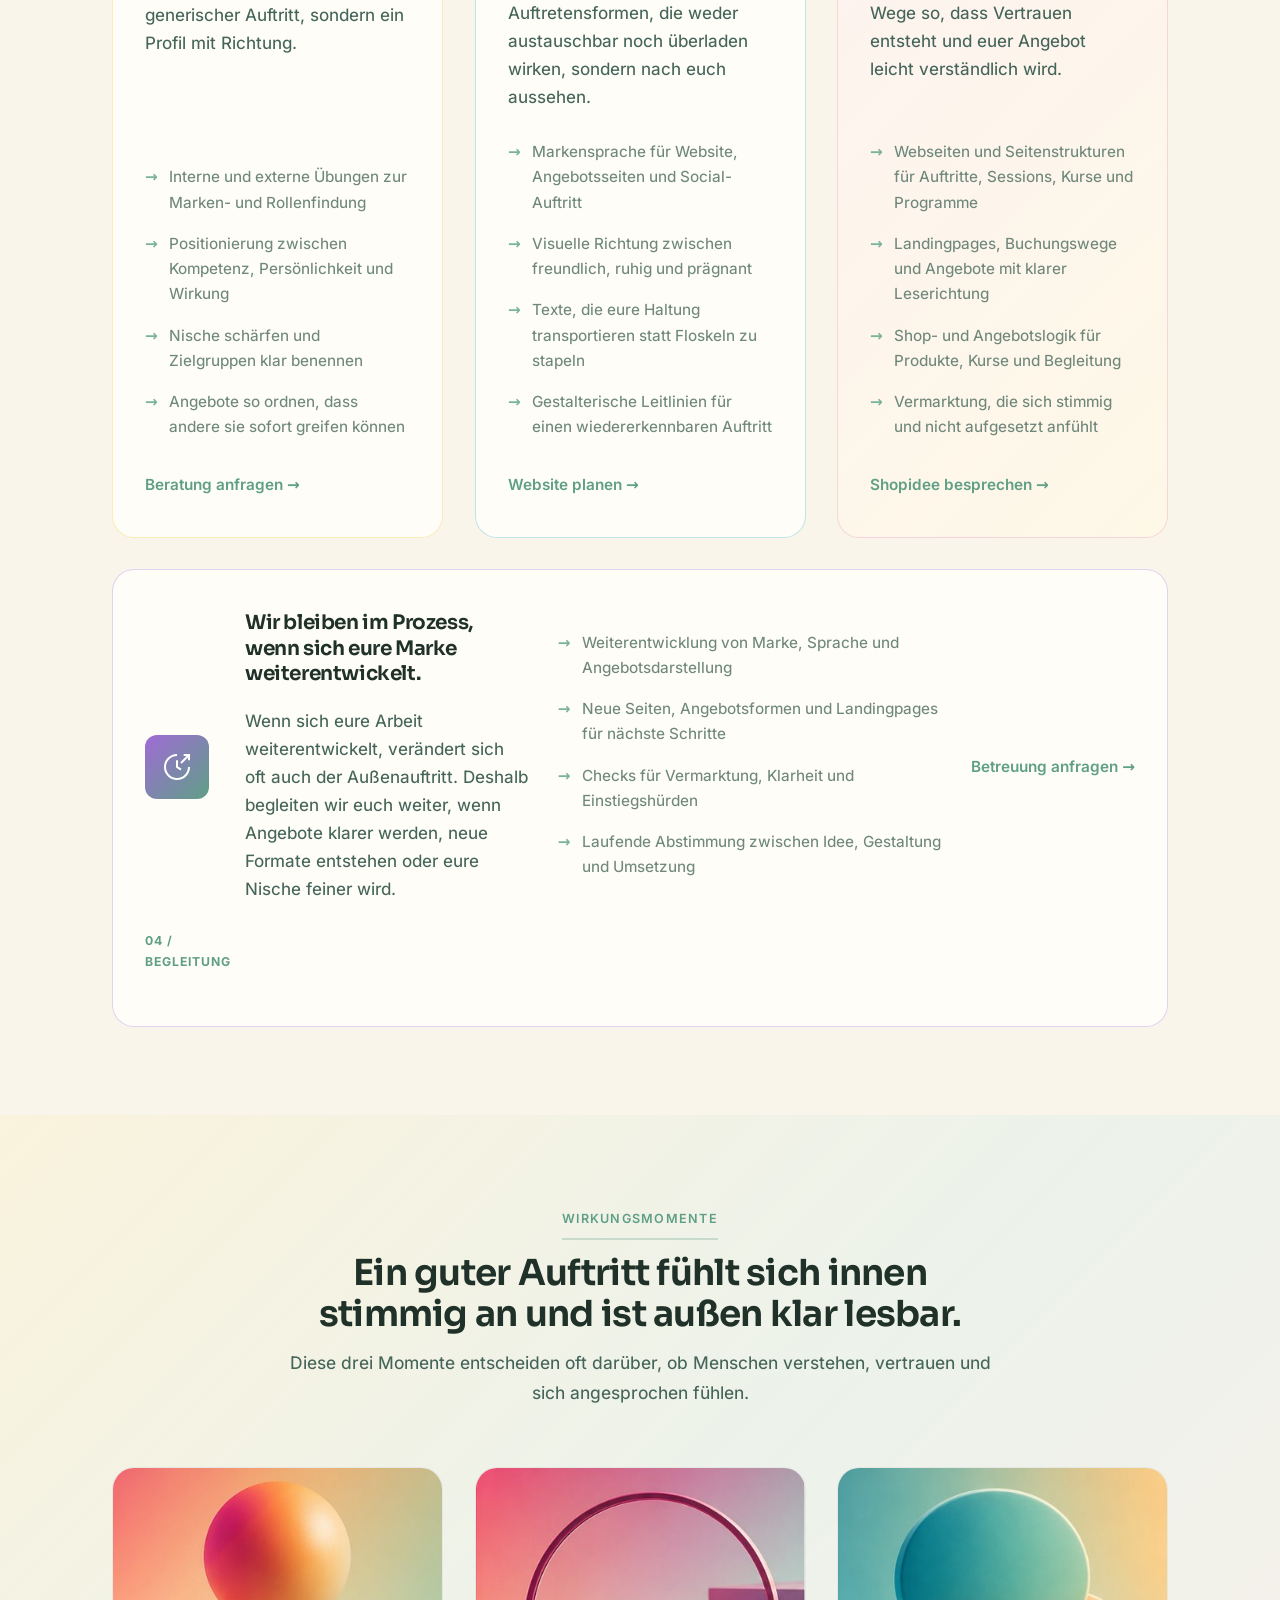
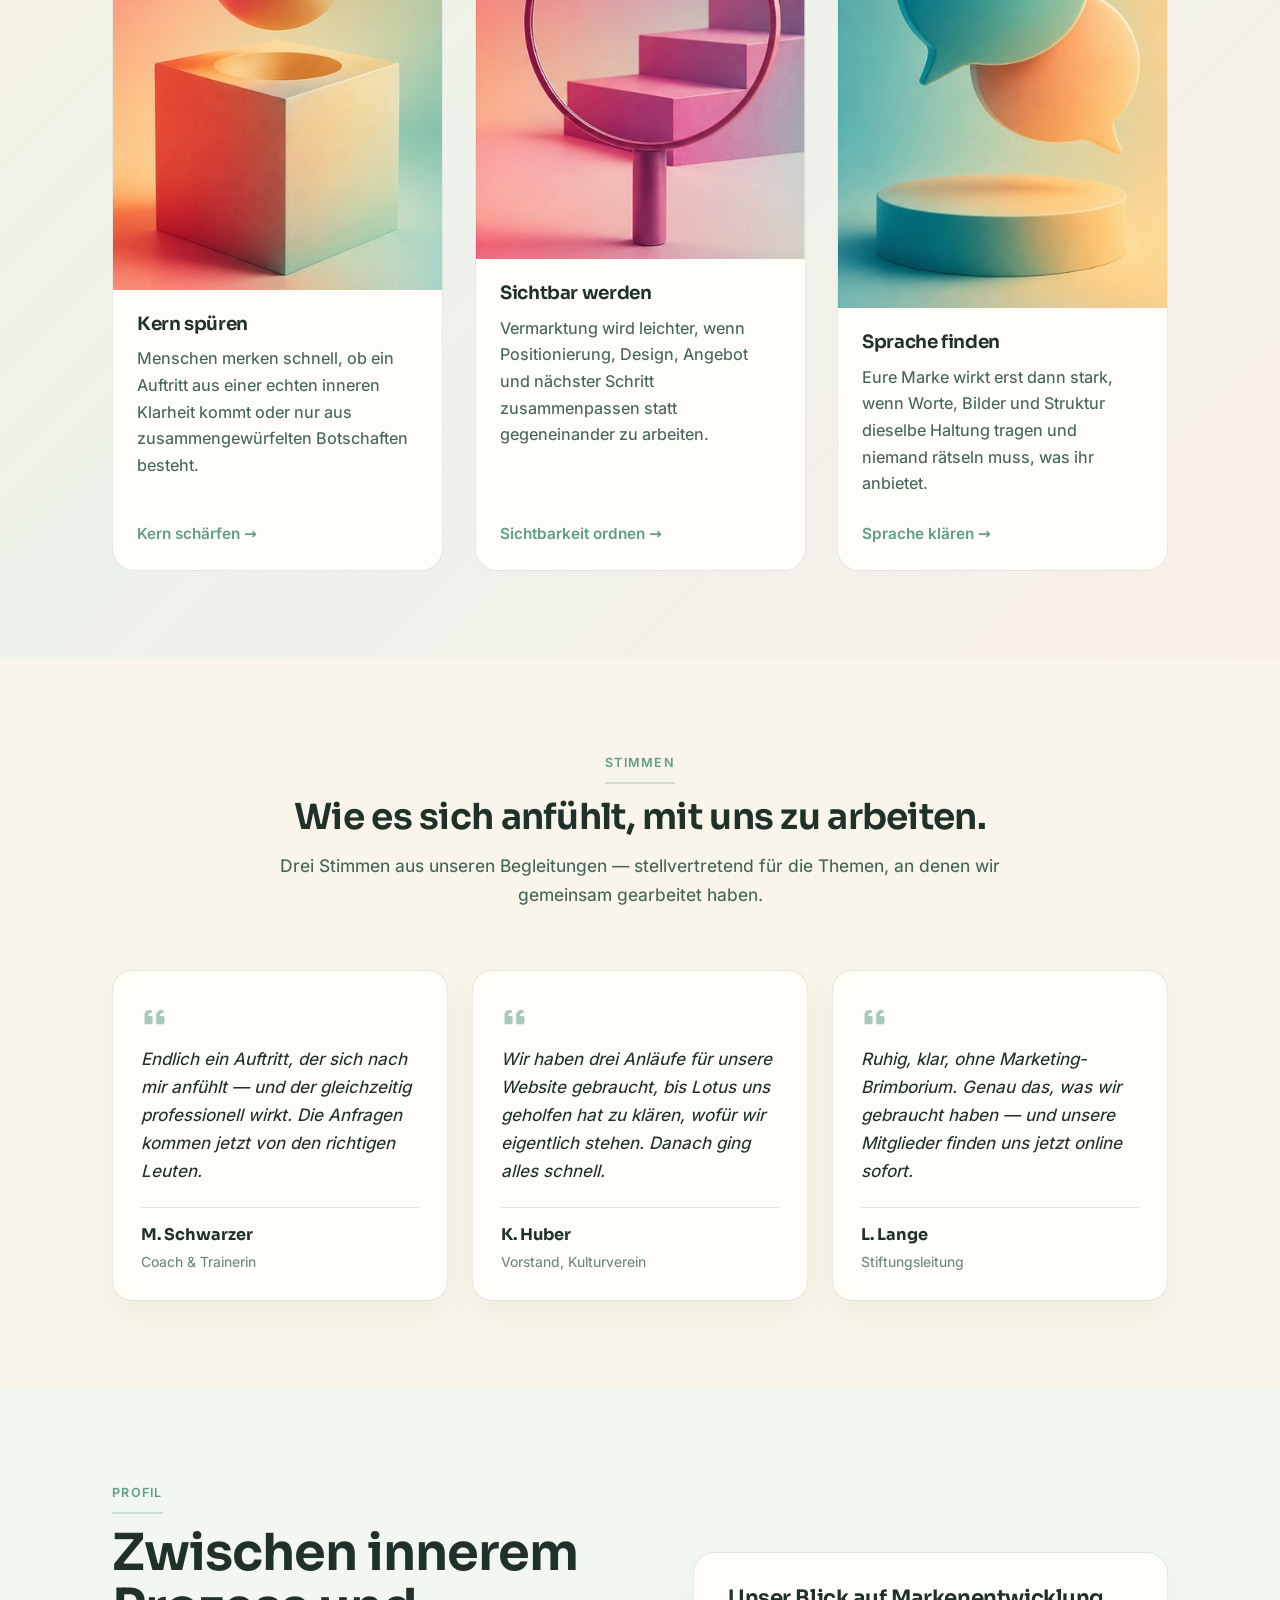
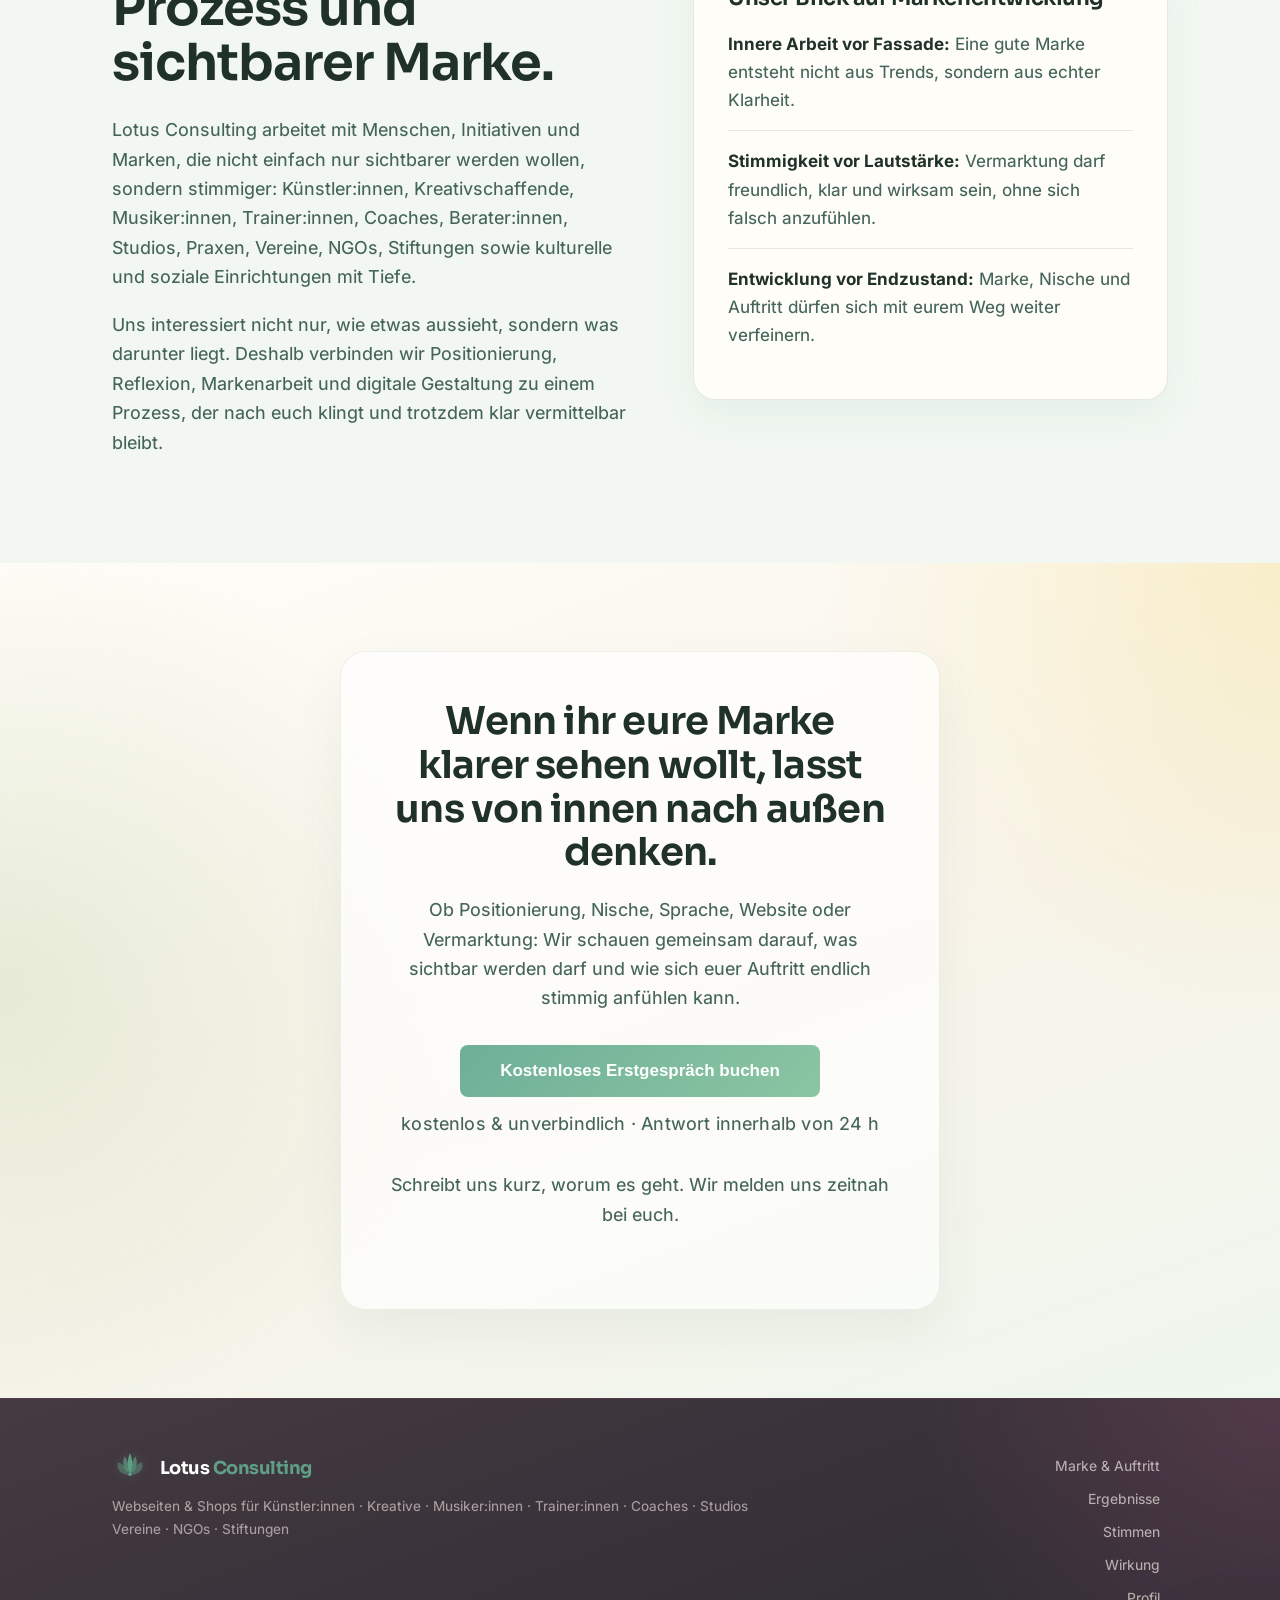
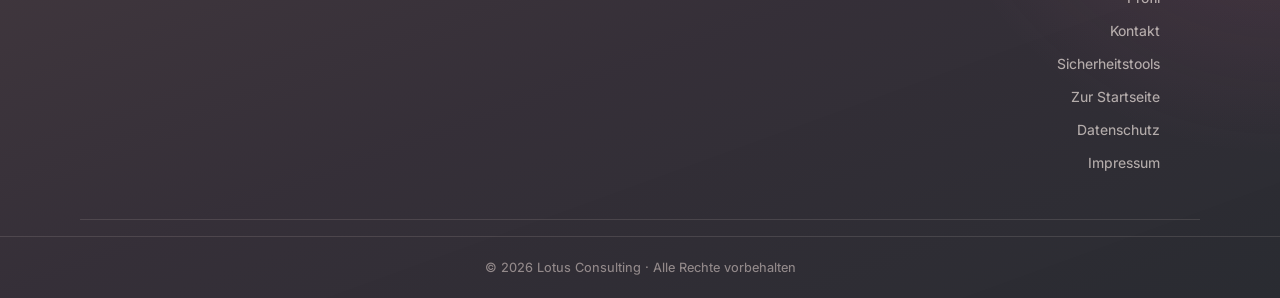
==== commit c01e2c26: "Consulting Hero: Layout-Fix - redundanten 'hero.copy' Absatz entfernt (Inhalt deckt sich mit hero.su" ====
--- a/consulting.html
+++ b/consulting.html
@@ -11,7 +11,7 @@
   <meta name="theme-color" content="#5f9f86" />
 
   <link rel="stylesheet" href="fonts/fonts.css" />
-  <link rel="stylesheet" href="consulting.css?v=20260429b" />
+  <link rel="stylesheet" href="consulting.css?v=20260429c" />
 </head>
 <body>
 
@@ -71,9 +71,6 @@
           <h1 data-slot="hero.headline">Wie wollt ihr wirken, wenn Menschen euch zum ersten Mal begegnen?</h1>
           <p class="hero-sub" data-slot="hero.sub">
             Markenberatung &amp; Webentwicklung für Künstler:innen, Kreative, Coaches, Vereine, NGOs und kulturelle Einrichtungen — wir liefern Positionierung, Sprache, Design und Website aus einer Hand, damit euer Auftritt innen wie außen dieselbe Klarheit trägt.
-          </p>
-          <p data-slot="hero.copy">
-            Lotus Consulting begleitet euch dabei, eure Marke herauszuarbeiten, eure Nische zu schärfen und euren Auftritt so zu gestalten, dass innere Klarheit auch nach außen sichtbar wird, in Sprache, Design, Website, Angebot und Vermarktung.
           </p>
           <ul class="hero-bullets" aria-label="Was ihr von uns mitnehmt">
             <li data-slot="hero.bullet1"><span aria-hidden="true">✓</span> Klare Positionierung &amp; geschärfte Nische</li>
@@ -774,6 +771,6 @@
     Erstgespräch buchen
   </button>
 
-  <script src="consulting.js?v=20260429b"></script>
+  <script src="consulting.js?v=20260429c"></script>
 </body>
 </html>
--- a/consulting.css
+++ b/consulting.css
@@ -284,10 +284,11 @@
 #hero {
   min-height: 100vh;
   display: flex;
-  align-items: center;
+  align-items: flex-start;
   position: relative;
   overflow: hidden;
-  padding-top: 88px;
+  padding-top: clamp(140px, 16vh, 180px);
+  padding-bottom: clamp(60px, 9vh, 120px);
   background:
     linear-gradient(135deg, rgba(229, 111, 159, 0.1) 0%, rgba(229, 111, 159, 0) 30%),
     linear-gradient(225deg, rgba(70, 182, 200, 0.12) 0%, rgba(70, 182, 200, 0) 34%),
@@ -399,12 +400,12 @@
 }
 
 #hero h1 {
-  font-size: clamp(2.8rem, 5vw, 5rem);
-  line-height: 1.02;
+  font-size: clamp(2.4rem, 4.2vw, 4rem);
+  line-height: 1.05;
   margin-bottom: 20px;
   color: var(--text);
-  letter-spacing: -0.04em;
-  max-width: 11ch;
+  letter-spacing: -0.035em;
+  max-width: 18ch;
 }
 
 .hero-content > p {
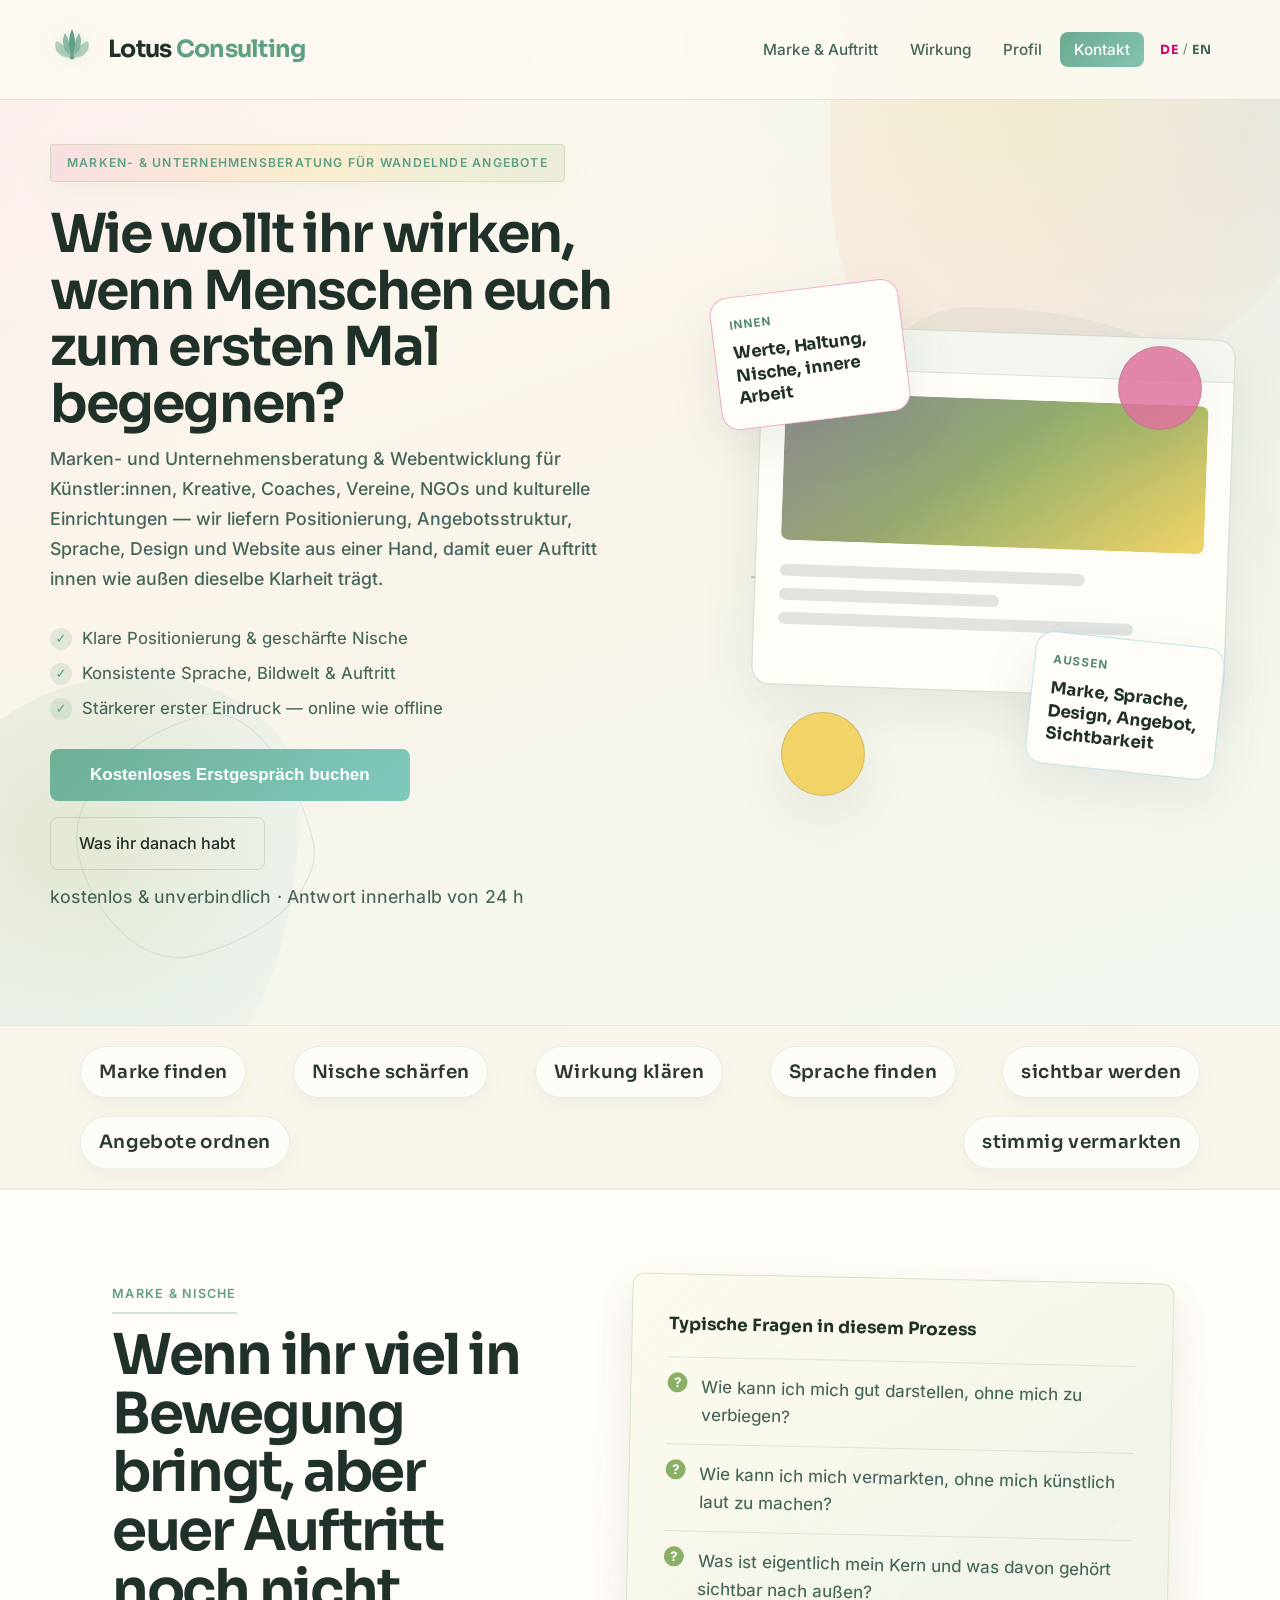
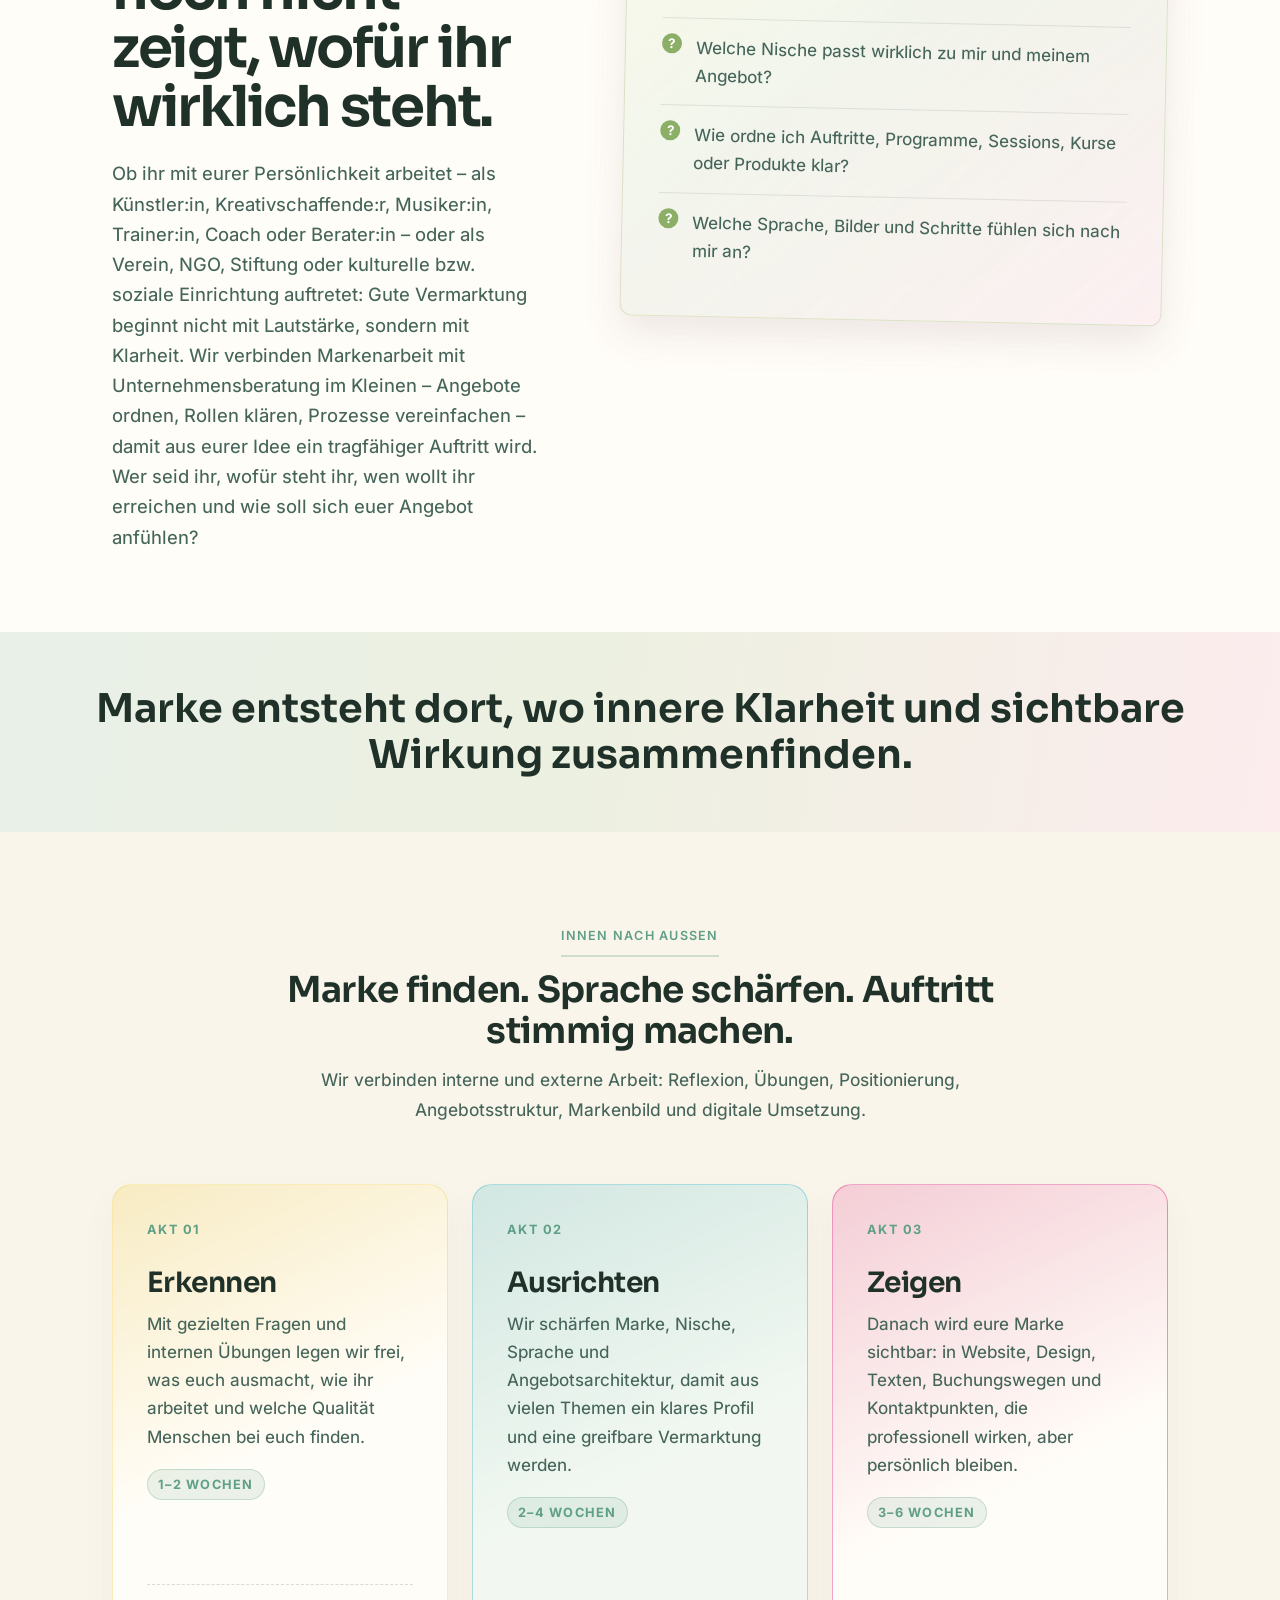
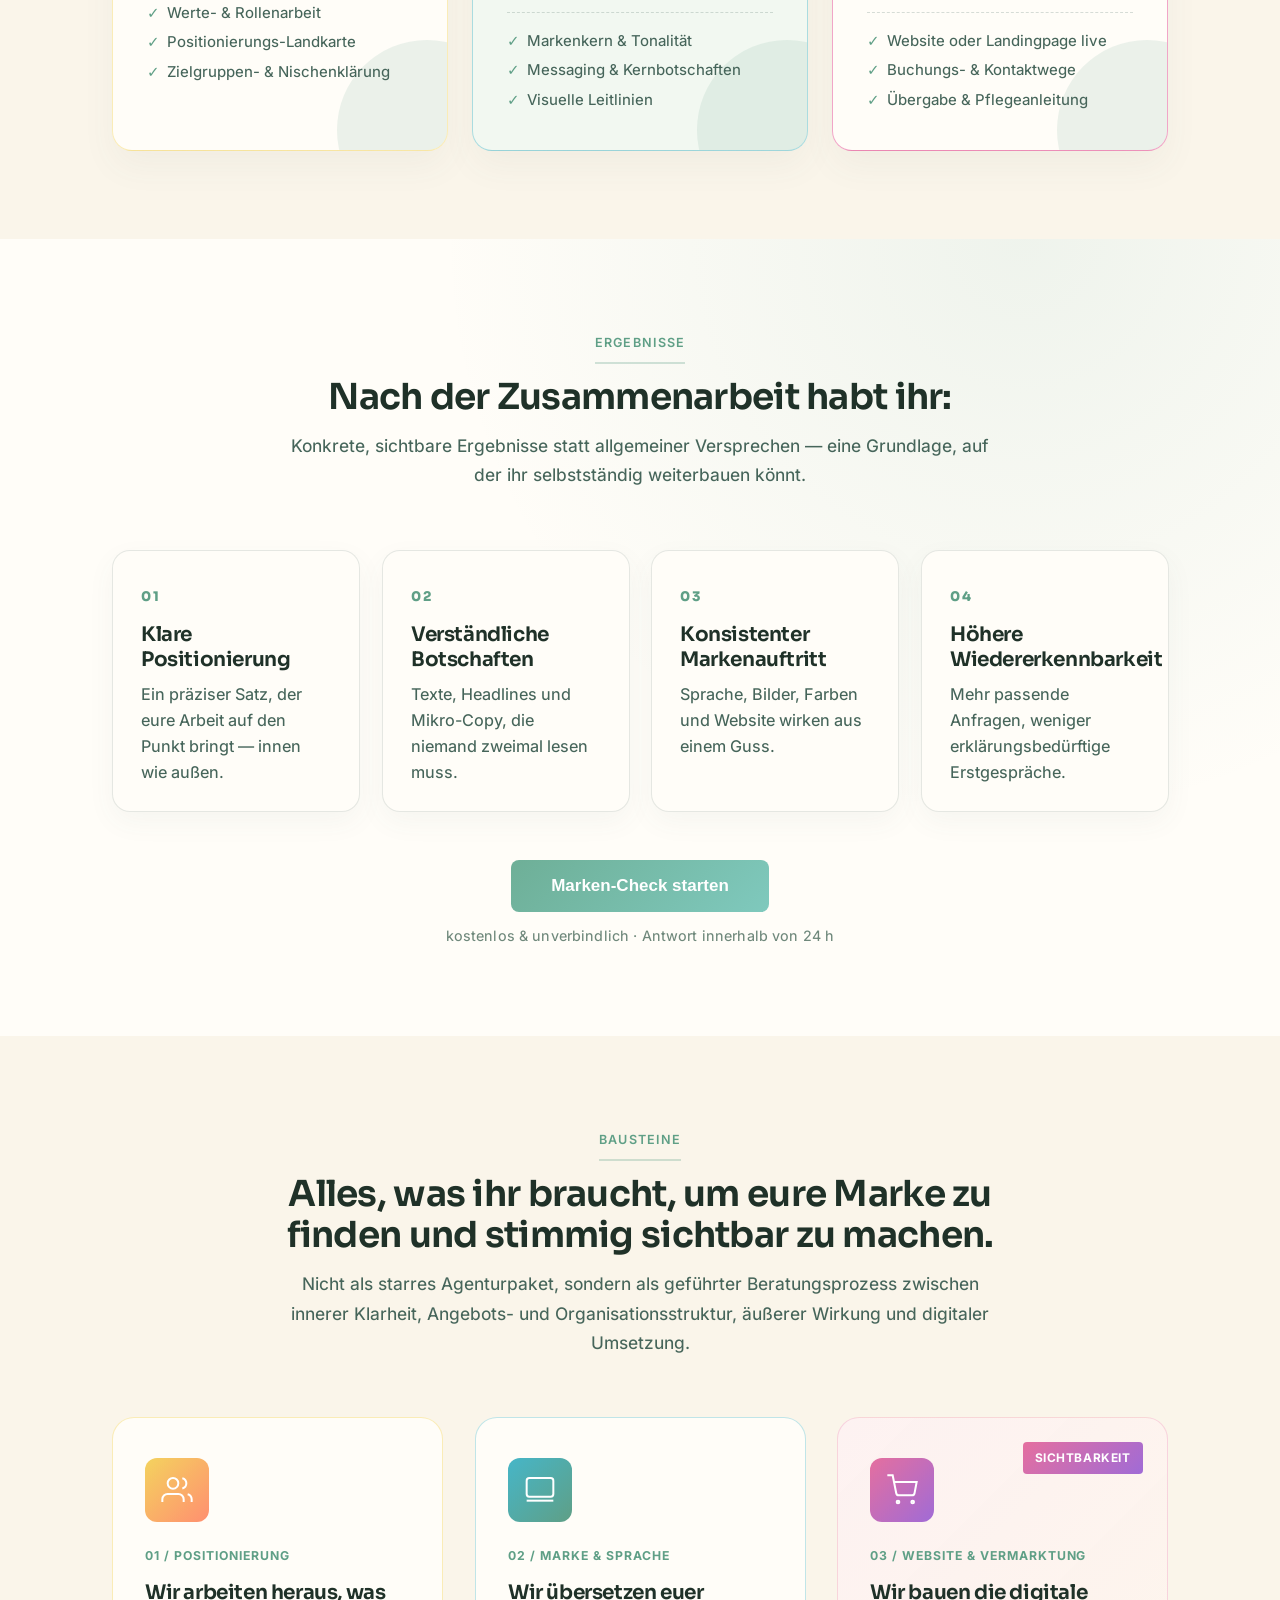
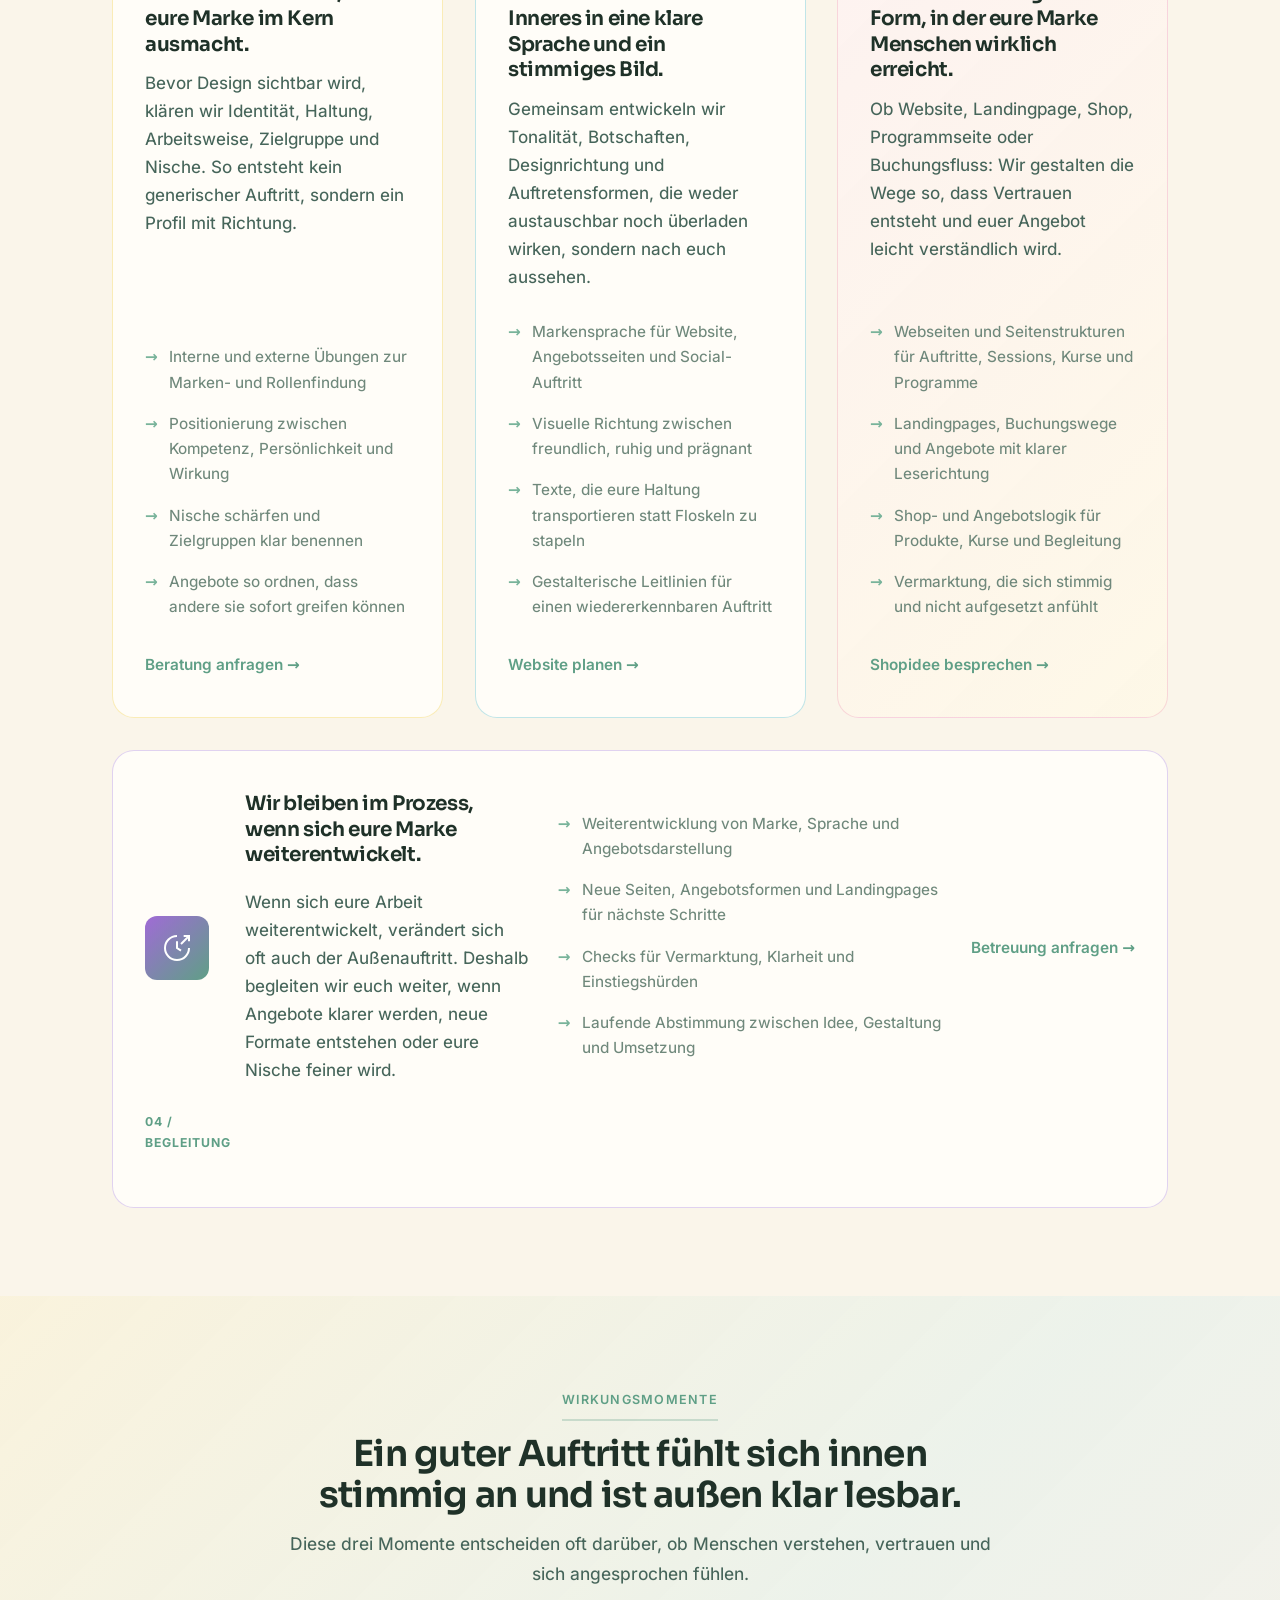
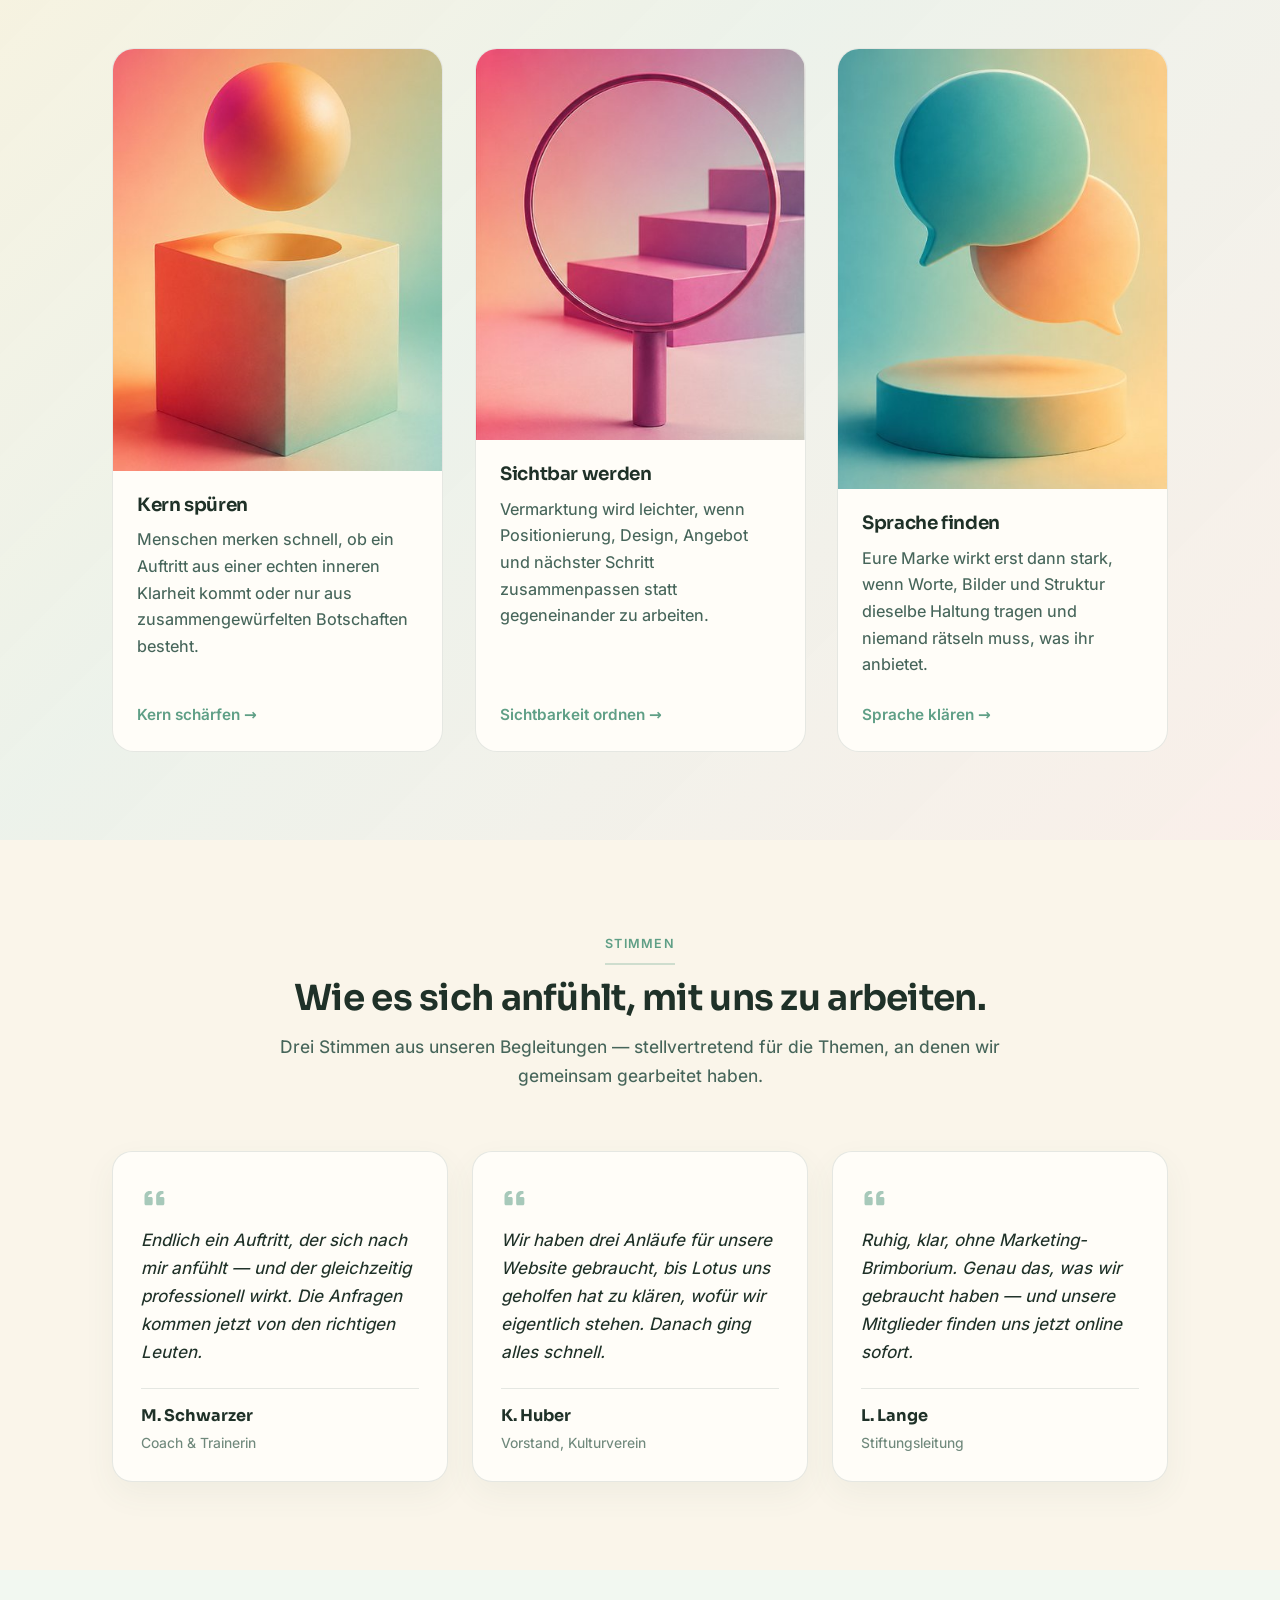
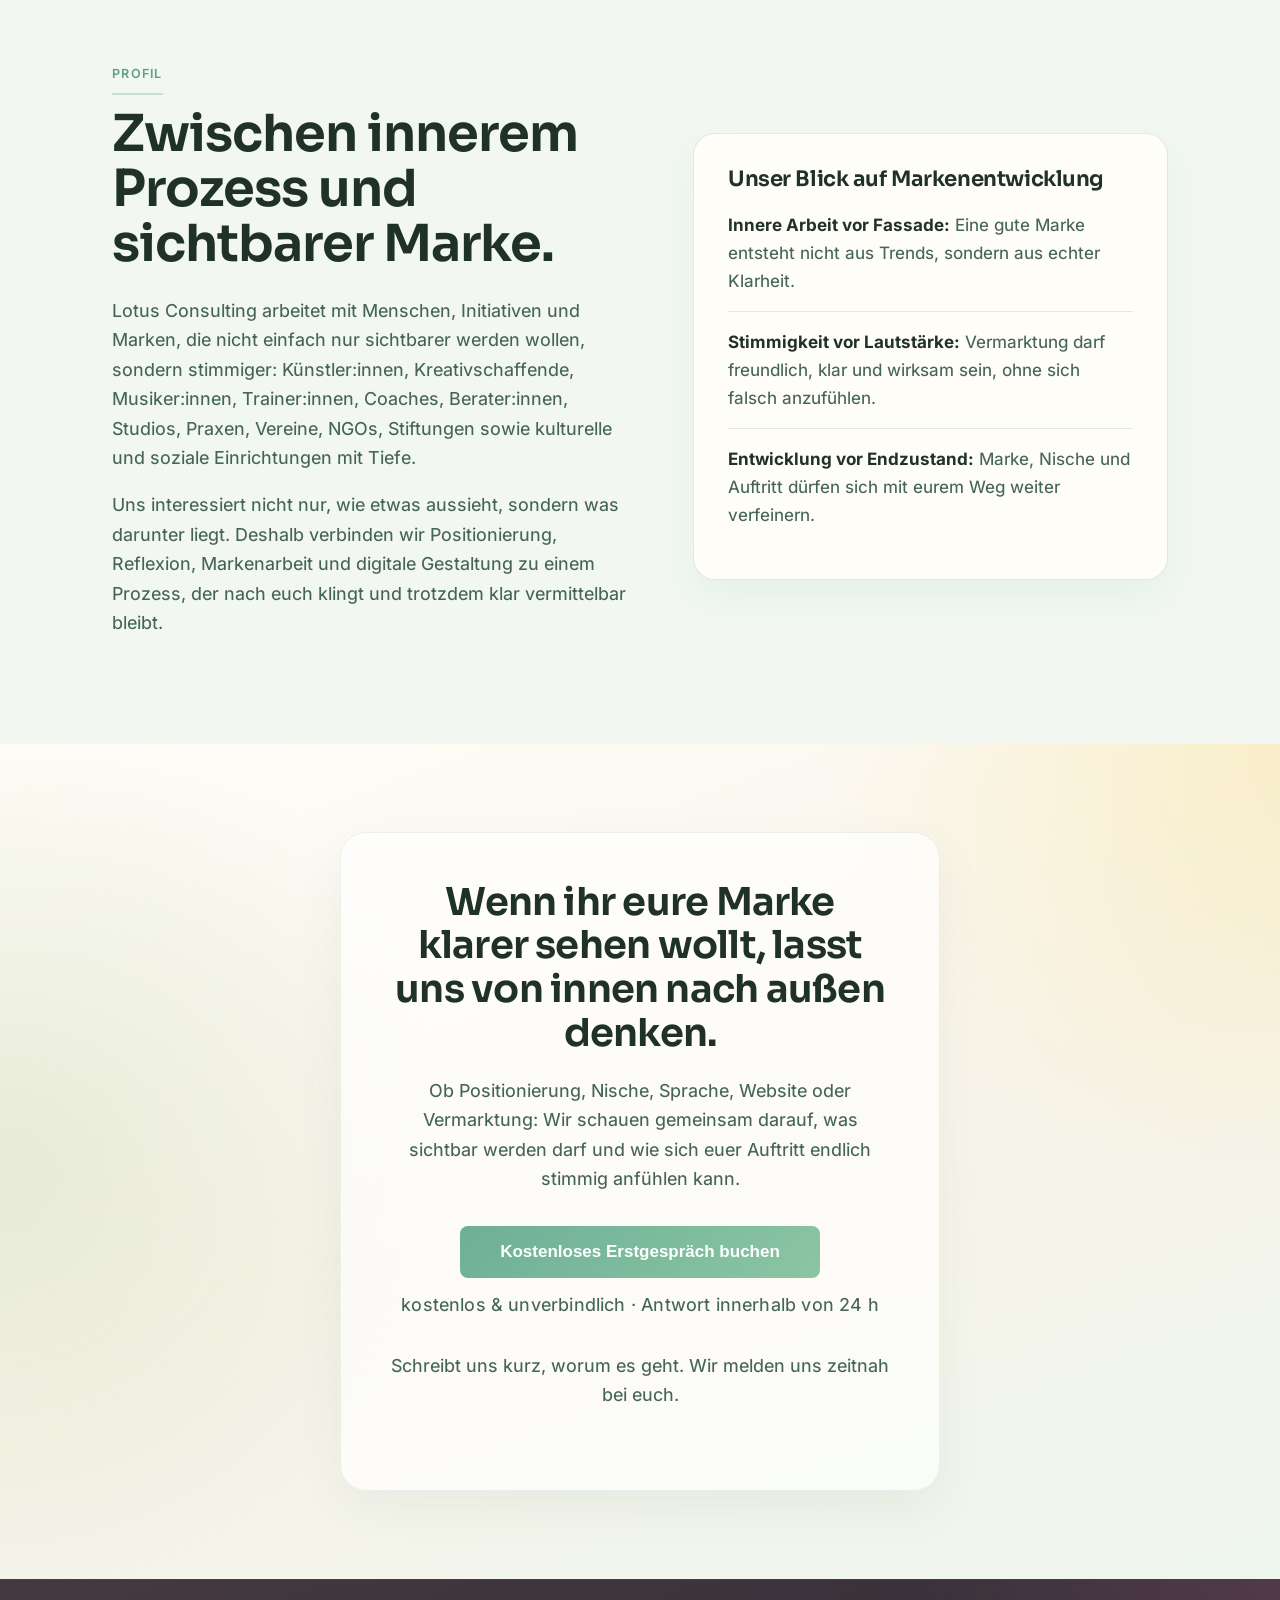
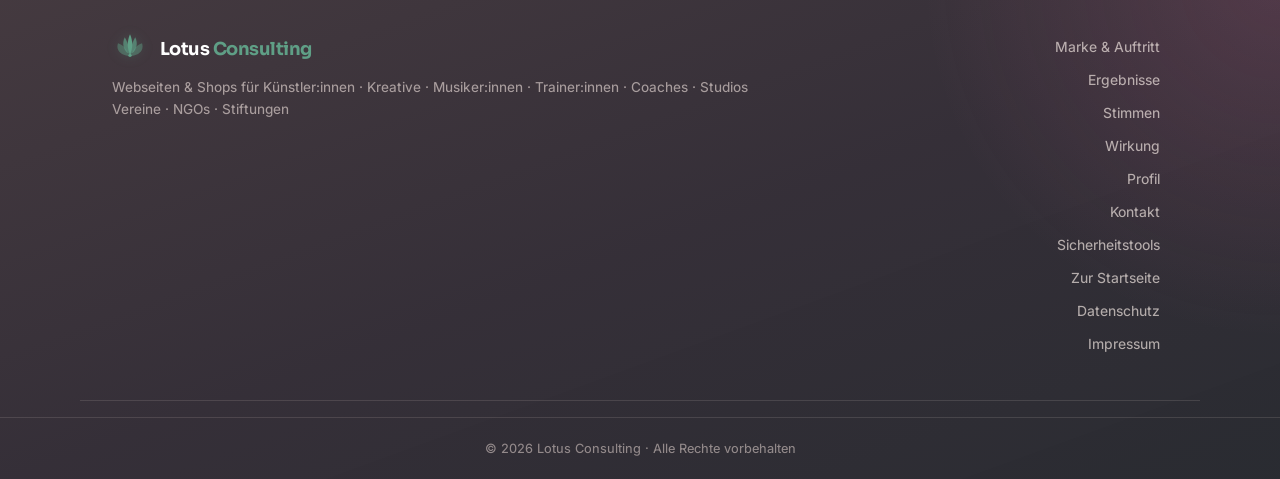
==== commit 95744c8e: "Refine security messaging and consulting positioning" ====
--- a/consulting.html
+++ b/consulting.html
@@ -5,8 +5,8 @@
   <meta name="viewport" content="width=device-width, initial-scale=1.0" />
   <link rel="icon" type="image/svg+xml" href="favicon.svg" />
 
-  <title>Lotus Consulting | Marke finden, Nische schärfen, sichtbar werden</title>
-  <meta name="description" content="Lotus Consulting hilft Künstler:innen, Kreativschaffenden, Musiker:innen, Trainer:innen, Coaches, Berater:innen sowie Vereinen, NGOs, Stiftungen und kulturellen wie sozialen Einrichtungen, ihre Marke zu finden, ihre Nische zu schärfen und ihren Auftritt sichtbar zu machen." />
+  <title>Lotus Consulting | Marken- &amp; Unternehmensberatung – Nische schärfen, sichtbar werden</title>
+  <meta name="description" content="Lotus Consulting: Marken- und Unternehmensberatung für Künstler:innen, Kreativschaffende, Musiker:innen, Trainer:innen, Coaches, Berater:innen sowie Vereine, NGOs, Stiftungen und kulturelle wie soziale Einrichtungen. Marke finden, Nische schärfen, Angebote ordnen, sichtbar werden." />
   <meta name="robots" content="index, follow" />
   <meta name="theme-color" content="#5f9f86" />
 
@@ -67,10 +67,10 @@
 
       <div class="hero-content">
         <div class="hero-copy">
-          <div class="hero-badge" data-slot="hero.badge">Positionierung, Marke & Auftritt für wandelnde Angebote</div>
+          <div class="hero-badge" data-slot="hero.badge">Marken- &amp; Unternehmensberatung für wandelnde Angebote</div>
           <h1 data-slot="hero.headline">Wie wollt ihr wirken, wenn Menschen euch zum ersten Mal begegnen?</h1>
           <p class="hero-sub" data-slot="hero.sub">
-            Markenberatung &amp; Webentwicklung für Künstler:innen, Kreative, Coaches, Vereine, NGOs und kulturelle Einrichtungen — wir liefern Positionierung, Sprache, Design und Website aus einer Hand, damit euer Auftritt innen wie außen dieselbe Klarheit trägt.
+            Marken- und Unternehmensberatung &amp; Webentwicklung für Künstler:innen, Kreative, Coaches, Vereine, NGOs und kulturelle Einrichtungen — wir liefern Positionierung, Angebotsstruktur, Sprache, Design und Website aus einer Hand, damit euer Auftritt innen wie außen dieselbe Klarheit trägt.
           </p>
           <ul class="hero-bullets" aria-label="Was ihr von uns mitnehmt">
             <li data-slot="hero.bullet1"><span aria-hidden="true">✓</span> Klare Positionierung &amp; geschärfte Nische</li>
@@ -126,7 +126,7 @@
           <span class="section-tag" data-slot="diagnosis.tag">Marke & Nische</span>
           <h2 data-slot="diagnosis.title">Wenn ihr viel in Bewegung bringt, aber euer Auftritt noch nicht zeigt, wofür ihr wirklich steht.</h2>
           <p data-slot="diagnosis.copy">
-            Ob ihr mit eurer Persönlichkeit arbeitet – als Künstler:in, Kreativschaffende:r, Musiker:in, Trainer:in, Coach oder Berater:in – oder als Verein, NGO, Stiftung oder kulturelle bzw. soziale Einrichtung auftretet: Gute Vermarktung beginnt nicht mit Lautstärke, sondern mit Klarheit. Wer seid ihr, wofür steht ihr, wen wollt ihr erreichen und wie soll sich euer Angebot anfühlen?
+            Ob ihr mit eurer Persönlichkeit arbeitet – als Künstler:in, Kreativschaffende:r, Musiker:in, Trainer:in, Coach oder Berater:in – oder als Verein, NGO, Stiftung oder kulturelle bzw. soziale Einrichtung auftretet: Gute Vermarktung beginnt nicht mit Lautstärke, sondern mit Klarheit. Wir verbinden Markenarbeit mit Unternehmensberatung im Kleinen – Angebote ordnen, Rollen klären, Prozesse vereinfachen – damit aus eurer Idee ein tragfähiger Auftritt wird. Wer seid ihr, wofür steht ihr, wen wollt ihr erreichen und wie soll sich euer Angebot anfühlen?
           </p>
         </div>
         <div class="diagnosis-list" aria-label="Typische Probleme digitaler Auftritte">
@@ -241,7 +241,7 @@
         <div class="section-header">
           <span class="section-tag" data-slot="services.tag">Bausteine</span>
           <h2 data-slot="services.headline">Alles, was ihr braucht, um eure Marke zu finden und stimmig sichtbar zu machen.</h2>
-          <p data-slot="services.copy">Nicht als starres Agenturpaket, sondern als geführter Prozess zwischen innerer Klarheit, äußerer Wirkung und digitaler Umsetzung.</p>
+          <p data-slot="services.copy">Nicht als starres Agenturpaket, sondern als geführter Beratungsprozess zwischen innerer Klarheit, Angebots- und Organisationsstruktur, äußerer Wirkung und digitaler Umsetzung.</p>
         </div>
 
         <div class="services-grid">
